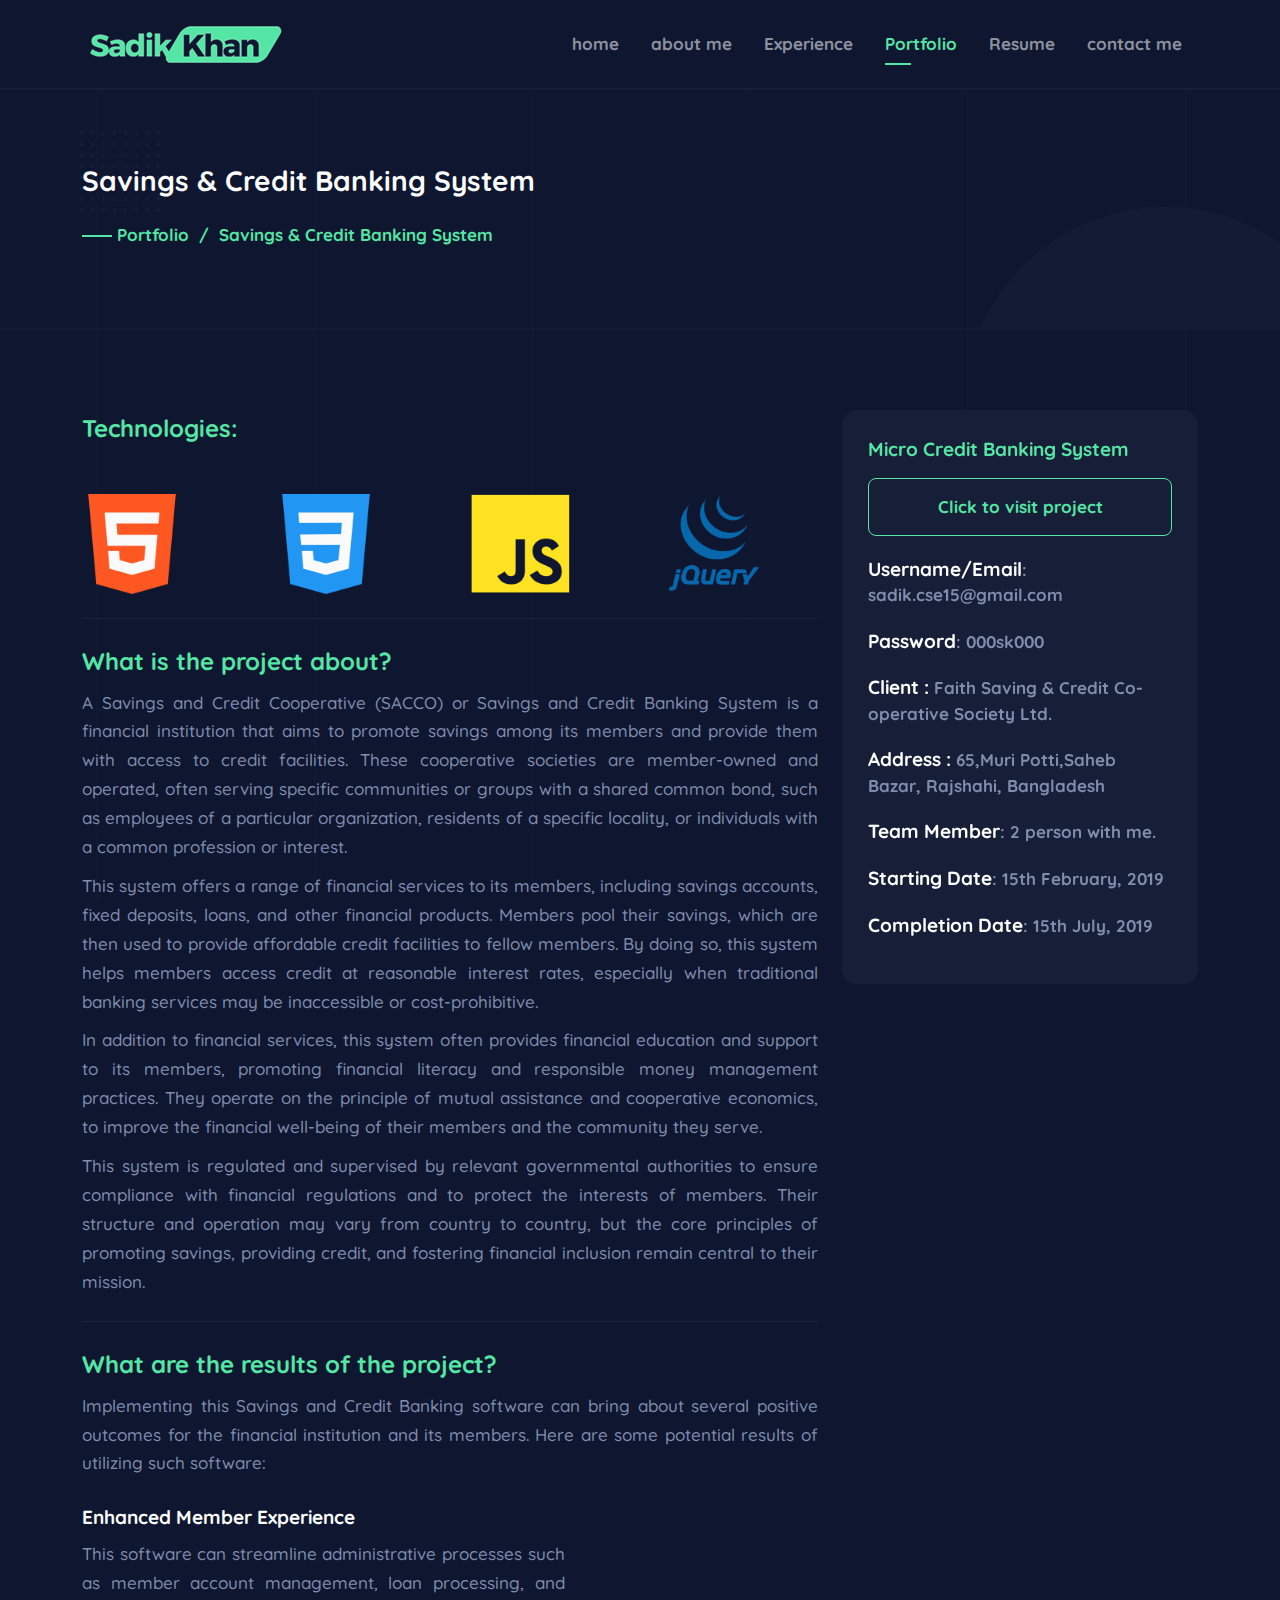
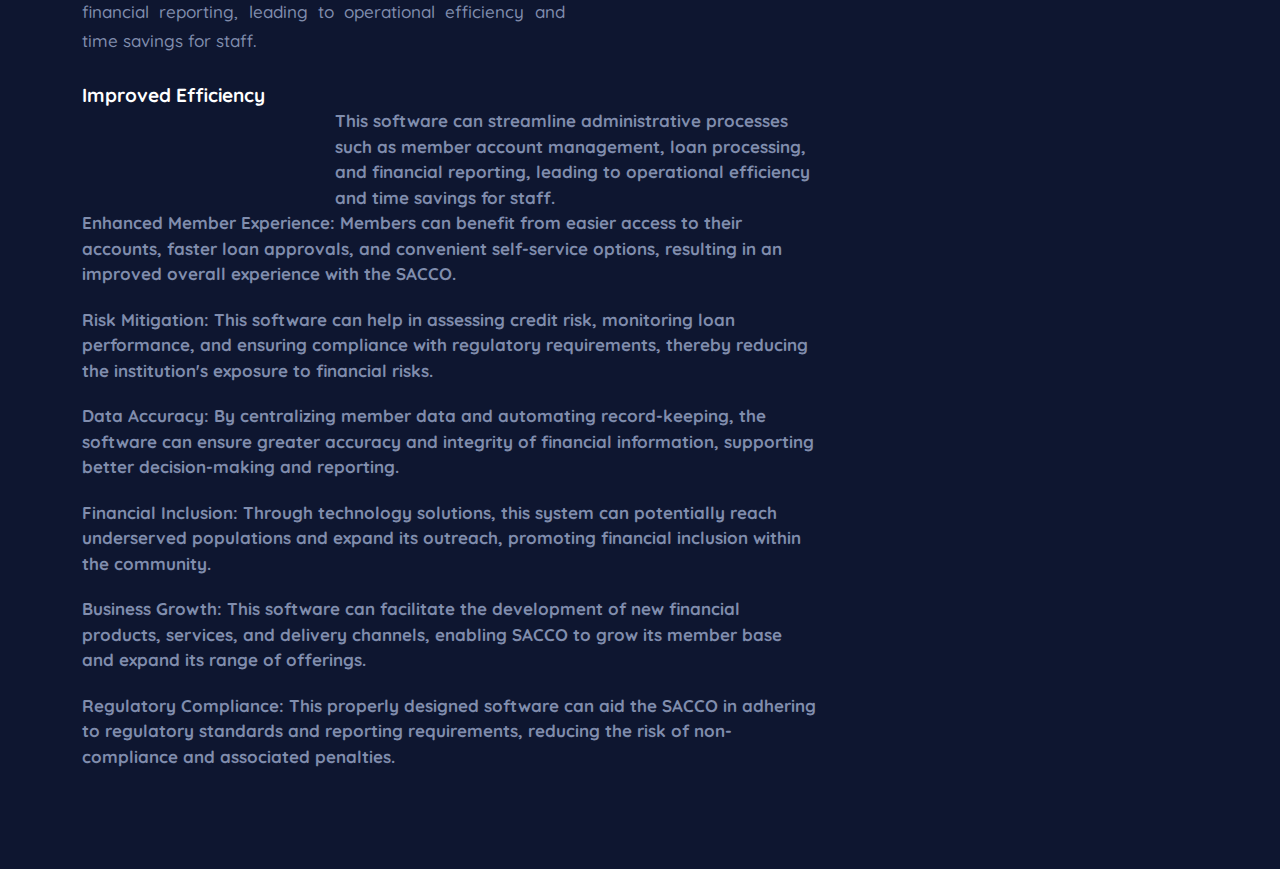
==== portfolio/savings-and-credit-banking-system.html @ 60487626 "Add portfolio page" ====
<!DOCTYPE html>
<html lang="en" dir="ltr">

<head>
    <title>Micro Credit Banking System | Souat Sadi Khan</title>
    <meta charset="UTF-8">
    <meta http-equiv="X-UA-Compatible" content="IE=edge">
    <meta name="viewport" content="width=device-width, initial-scale=1.0">
    <link rel="shortcut icon" href="../assets/images/favicon.png" type="image/x-icon">
    <link rel="canonical" href="https://souatsadikhan.com/" />

    <meta property="og:image:width" content="200">
	<meta property="og:image:height" content="200">
	<meta property="og:site_name" content="Sadik Khan Personal Portfolio">
     
	<meta name="title" content="">
	<meta name="author" content="">
	<meta name="keywords" content="" />
	<meta name="description" content="">	
	
	<!-- For Open Graph -->
	<meta property="og:url" content="">	
	<meta property="og:type" content="website">
	<meta property="og:title" content="">	
	<meta property="og:description" content="">	
	<meta property="og:image" content="">	
	
	<!-- For Twitter -->
	<meta name="twitter:card" content="summary" />
	<meta name="twitter:creator" content="" /> 
	<meta name="twitter:title" content="" />
	<meta name="twitter:description" content="" />	
	<meta name="twitter:site" content="" />		
	<meta name="twitter:image" content="">
		
    <!-- Required CSS Files -->
    <link rel="stylesheet" href="https://cdn.jsdelivr.net/npm/bootstrap@5.0.2/dist/css/bootstrap.min.css">
    <link rel="stylesheet" href="https://cdnjs.cloudflare.com/ajax/libs/font-awesome/6.1.1/css/all.min.css"/>
    <link rel='stylesheet' href='../assets/u-icon/css/uicons-regular-rounded.css'>

    <link rel="stylesheet" href="../assets/css/swiper-bundle.min.css">
    <link rel="stylesheet" href="../assets/css/fancybox.css">
    <link rel="stylesheet" href="../assets/scss/style.css">

    <style>
        .sticky {
            position: -webkit-sticky;
            position: sticky;
            top: 15px; 
        }

        .swiper-slide img {
            width: 100px;
        }

    </style>
</head>

<body>
    <!-- Navbar -->
    <nav class="navbar navbar-expand-lg navbar-dark bg-transparent">
        <div class="container">
            <a class="navbar-brand" href="index.html">
                <img src="../assets/images/logo.png" alt="PortKit">                
            </a>
            <button class="navbar-toggler" id="js-nav-trigger" type="button" data-bs-toggle="collapse" data-bs-target="#navbarContent" aria-controls="navbarContent" aria-expanded="false" aria-label="Toggle">
                <span></span>
            </button>

            <div class="collapse navbar-collapse" id="navbarContent">
                <ul class="navbar-nav ms-auto">
                    <li class="nav-item">
                        <a class="nav-link" aria-current="page" href="index.html">home</a>
                    </li>
                    <li class="nav-item">
                        <a class="nav-link" href="about.html" data-value="about-me">
                            about me
                        </a>
                    </li>
                    <li class="nav-item">
                        <a class="nav-link" href="experience.html" data-value="services">
                            Experience
                        </a>
                    </li>
                    <li class="nav-item">
                        <a class="nav-link active" href="portfolio.html">
                            Portfolio
                        </a>
                    </li>
                    <li class="nav-item">
                        <a class="nav-link" href="resume.html">
                            Resume
                        </a>
                    </li>
                    <li class="nav-item">
                        <a class="nav-link" href="contact.html">
                            contact me
                        </a>
                    </li>
                </ul>
            </div>
        </div>
    </nav>

    <header class="has-style-02">
        <div class="container">

            <div class="shape">
                <img class="shape-10" src="../assets/images/shape/shape-circle1.png" alt="shape">
                <img class="shape-03" src="../assets/images/shape/shape-03.png" alt="shape">
            </div>

            <div class="row">
                <div class="col-12">
                    <div class="breadcrumb">
                        <h2>Savings & Credit Banking System</h2>
                        <ul class="d-flex">
                            <li><a href="../portfolio.html">Portfolio</a></li>
                            <li>/</li>
                            <li>Savings & Credit Banking System</li>
                        </ul>
                    </div>
                </div>
            </div>
        </div>
    </header>

    <section class="section details portfolio has-style-01">
        <div class="container">
            <div class="row">                       
                

                <div class="col-md-8 col-12">
                    <h3>Technologies:</h3>
                    <div class="mt-5 swiper interestSwiper">
                        <div class="swiper-wrapper">
                            <div class="swiper-slide">
                                <img src="../assets/images/icon/html5.png" alt="HTML 5">
                            </div>
                            <div class="swiper-slide">
                                <img src="../assets/images/icon/css.png" alt="CSS 3">
                            </div>
                            <div class="swiper-slide">
                                <img src="../assets/images/icon/javascript.png" alt="Javascript">
                            </div>
                            <div class="swiper-slide">
                                <img src="../assets/images/icon/jquery.png" alt="jQuery">
                            </div>
                            <div class="swiper-slide">
                                <img src="../assets/images/icon/laravel.png" alt="Laravel">
                            </div>
                            <div class="swiper-slide">
                                <img src="../assets/images/icon/mysql.png" alt="MySQL">
                            </div>
                            <div class="swiper-slide">
                                <img src="../assets/images/icon/nginx.png" alt="MySQL">
                            </div>
                            <div class="swiper-slide">
                                <img src="../assets/images/icon/php.png" alt="PHP">
                            </div>
                            <div class="swiper-slide">
                                <img src="../assets/images/icon/redis.png" alt="Redis">
                            </div>
                        </div>
                    </div>
                
                    <div class="hero-details">
                        
                        <hr class="hr-01">
                        
                        <h3>What is the project about?</h3>
                        <p>A Savings and Credit Cooperative (SACCO) or Savings and Credit Banking System is a financial institution that aims to promote savings among its members and provide them with access to credit facilities. These cooperative societies are member-owned and operated, often serving specific communities or groups with a shared common bond, such as employees of a particular organization, residents of a specific locality, or individuals with a common profession or interest.</p>
                        <p>This system offers a range of financial services to its members, including savings accounts, fixed deposits, loans, and other financial products. Members pool their savings, which are then used to provide affordable credit facilities to fellow members. By doing so, this system helps members access credit at reasonable interest rates, especially when traditional banking services may be inaccessible or cost-prohibitive.</p>
                        <p>In addition to financial services, this system often provides financial education and support to its members, promoting financial literacy and responsible money management practices. They operate on the principle of mutual assistance and cooperative economics, to improve the financial well-being of their members and the community they serve.</p>
                        <p>This system is regulated and supervised by relevant governmental authorities to ensure compliance with financial regulations and to protect the interests of members. Their structure and operation may vary from country to country, but the core principles of promoting savings, providing credit, and fostering financial inclusion remain central to their mission.</p>
                        <hr class="hr-01">
                        <h3>What are the results of the project?</h3>
                        
                        <p>Implementing this Savings and Credit Banking software can bring about several positive outcomes for the financial institution and its members. Here are some potential results of utilizing such software:</p>

                        <br>
                        <h4>Enhanced Member Experience</h4>
                        <div class="row">
                            <div class="col-md-8">
                                <p>This software can streamline administrative processes such as member account management, loan processing, and financial reporting, leading to operational efficiency and time savings for staff.</p>
                            </div>
                            <div class="col-md-4">

                            </div>
                        </div>
                        <br>
                        <h4>Improved Efficiency</h4>
                        <div class="row">
                            <div class="col-md-4"></div>
                            <div class="col-md-8">This software can streamline administrative processes such as member account management, loan processing, and financial reporting, leading to operational efficiency and time savings for staff.</div>
                        </div>
                        
                        <ul>
                            <li>Enhanced Member Experience: Members can benefit from easier access to their accounts, faster loan approvals, and convenient self-service options, resulting in an improved overall experience with the SACCO.</li>
                            <li>Risk Mitigation: This software can help in assessing credit risk, monitoring loan performance, and ensuring compliance with regulatory requirements, thereby reducing the institution's exposure to financial risks.</li>
                            <li>Data Accuracy: By centralizing member data and automating record-keeping, the software can ensure greater accuracy and integrity of financial information, supporting better decision-making and reporting. </li>
                            <li>Financial Inclusion: Through technology solutions, this system can potentially reach underserved populations and expand its outreach, promoting financial inclusion within the community. </li>
                            <li>Business Growth: This software can facilitate the development of new financial products, services, and delivery channels, enabling SACCO to grow its member base and expand its range of offerings. </li>
                            <li>Regulatory Compliance: This properly designed software can aid the SACCO in adhering to regulatory standards and reporting requirements, reducing the risk of non-compliance and associated penalties.</li>
                        </ul>
                    </div>
                </div>

                <div class="col-md-4 sticky">
                    <div class="item-card">
                        <h4>
                            <a class="title-link" href="javascript:;">
                                Micro Credit Banking System
                            </a>
                        </h4>
                        <div class="mt-3 hero-details">
                            <ul>
                                <li>
                                    <a class="btn btn-generic btn-block" style="width:100%" href="https://banking.souatsadikhan.com/" target="_blank">Click to visit project</a>
                                </li>
                                <li>
                                    <h4>Username/Email</h4>: sadik.cse15@gmail.com
                                </li>
                                <li>
                                    <h4>Password</h4>: 000sk000
                                </li>
                                <li>
                                    <h4>Client :</h4> Faith Saving & Credit Co-operative Society Ltd. 
                                </li>
                                <li>
                                    <h4>Address :</h4> 65,Muri Potti,Saheb Bazar, Rajshahi, Bangladesh
                                </li>
                                <li>
                                    <h4>Team Member</h4>: 2 person with me.
                                </li>
                                <li>
                                    <h4>Starting Date</h4>: 15th February, 2019
                                </li>
                                <li>
                                    <h4>Completion Date</h4>: 15th July, 2019
                                </li>
                                
                            </ul>
                        </div>
                    </div>
                </div>
        
            </div>
        </div>
    </section>

    <div id="progress"><span id="progress-value">&#x1F815;</span></div>

    <script src="https://cdnjs.cloudflare.com/ajax/libs/jquery/3.6.0/jquery.min.js"></script>
    <script src="https://cdn.jsdelivr.net/npm/bootstrap@5.0.2/dist/js/bootstrap.bundle.min.js"></script>
    <script src="../assets/js/mixitup.min.js"></script>
    <script src="../assets/js/swiper-bundle.min.js"></script>
    <script src="../assets/js/ajax-form.js"></script>
    <script src="../assets/js/fancybox.umd.js"></script>
    <script src="../assets/js/main.js"></script>
    <script>
             
        var mySwiper = new Swiper ('.swiper-container', {
            speed: 400,
            spaceBetween: 100,
            initialSlide: 1,
            autoHeight: false,
            direction: 'horizontal',
            loop: true,
            autoplay: 5000,
            autoplayStopOnLast: false,
            effect: 'slide',
            spaceBetween: 60,
            slidesPerView: 4,
            centeredSlides: false,
            slidesOffsetBefore: 0,
            grabCursor: false,
            observer: true,
        })        

    </script>
</body>

</html>
---- assets/u-icon/css/uicons-regular-rounded.css ----
@font-face {
font-family: "uicons-regular-rounded";
src: url("../webfonts/uicons-regular-rounded.eot") format("embedded-opentype"),
url("../webfonts/uicons-regular-rounded.woff2") format("woff2"),
url("../webfonts/uicons-regular-rounded.woff") format("woff");
}

    i[class^="fi-rr-"]:before, i[class*=" fi-rr-"]:before, span[class^="fi-rr-"]:before, span[class*="fi-rr-"]:before {
font-family: uicons-regular-rounded !important;
font-style: normal;
font-weight: normal !important;
font-variant: normal;
text-transform: none;
line-height: 1;
-webkit-font-smoothing: antialiased;
-moz-osx-font-smoothing: grayscale;
}

        .fi-rr-0:before {
    content: "\f101";
    }
        .fi-rr-1:before {
    content: "\f102";
    }
        .fi-rr-2:before {
    content: "\f103";
    }
        .fi-rr-3:before {
    content: "\f104";
    }
        .fi-rr-360-degrees:before {
    content: "\f105";
    }
        .fi-rr-4:before {
    content: "\f106";
    }
        .fi-rr-5:before {
    content: "\f107";
    }
        .fi-rr-6:before {
    content: "\f108";
    }
        .fi-rr-7:before {
    content: "\f109";
    }
        .fi-rr-8:before {
    content: "\f10a";
    }
        .fi-rr-9:before {
    content: "\f10b";
    }
        .fi-rr-a:before {
    content: "\f10c";
    }
        .fi-rr-acorn:before {
    content: "\f10d";
    }
        .fi-rr-ad:before {
    content: "\f10e";
    }
        .fi-rr-add-document:before {
    content: "\f10f";
    }
        .fi-rr-add-folder:before {
    content: "\f110";
    }
        .fi-rr-add:before {
    content: "\f111";
    }
        .fi-rr-address-book:before {
    content: "\f112";
    }
        .fi-rr-address-card:before {
    content: "\f113";
    }
        .fi-rr-air-conditioner:before {
    content: "\f114";
    }
        .fi-rr-air-freshener:before {
    content: "\f115";
    }
        .fi-rr-airplay:before {
    content: "\f116";
    }
        .fi-rr-alarm-clock:before {
    content: "\f117";
    }
        .fi-rr-alarm-exclamation:before {
    content: "\f118";
    }
        .fi-rr-alarm-plus:before {
    content: "\f119";
    }
        .fi-rr-alarm-snooze:before {
    content: "\f11a";
    }
        .fi-rr-album-circle-plus:before {
    content: "\f11b";
    }
        .fi-rr-album-circle-user:before {
    content: "\f11c";
    }
        .fi-rr-album-collection:before {
    content: "\f11d";
    }
        .fi-rr-album:before {
    content: "\f11e";
    }
        .fi-rr-alien:before {
    content: "\f11f";
    }
        .fi-rr-align-center:before {
    content: "\f120";
    }
        .fi-rr-align-justify:before {
    content: "\f121";
    }
        .fi-rr-align-left:before {
    content: "\f122";
    }
        .fi-rr-align-slash:before {
    content: "\f123";
    }
        .fi-rr-ambulance:before {
    content: "\f124";
    }
        .fi-rr-anchor:before {
    content: "\f125";
    }
        .fi-rr-angel:before {
    content: "\f126";
    }
        .fi-rr-angle-circle-down:before {
    content: "\f127";
    }
        .fi-rr-angle-circle-left:before {
    content: "\f128";
    }
        .fi-rr-angle-circle-right:before {
    content: "\f129";
    }
        .fi-rr-angle-circle-up:before {
    content: "\f12a";
    }
        .fi-rr-angle-double-left:before {
    content: "\f12b";
    }
        .fi-rr-angle-double-right:before {
    content: "\f12c";
    }
        .fi-rr-angle-double-small-down:before {
    content: "\f12d";
    }
        .fi-rr-angle-double-small-left:before {
    content: "\f12e";
    }
        .fi-rr-angle-double-small-right:before {
    content: "\f12f";
    }
        .fi-rr-angle-double-small-up:before {
    content: "\f130";
    }
        .fi-rr-angle-down:before {
    content: "\f131";
    }
        .fi-rr-angle-left:before {
    content: "\f132";
    }
        .fi-rr-angle-right:before {
    content: "\f133";
    }
        .fi-rr-angle-small-down:before {
    content: "\f134";
    }
        .fi-rr-angle-small-left:before {
    content: "\f135";
    }
        .fi-rr-angle-small-right:before {
    content: "\f136";
    }
        .fi-rr-angle-small-up:before {
    content: "\f137";
    }
        .fi-rr-angle-square-down:before {
    content: "\f138";
    }
        .fi-rr-angle-square-left:before {
    content: "\f139";
    }
        .fi-rr-angle-square-right:before {
    content: "\f13a";
    }
        .fi-rr-angle-square-up:before {
    content: "\f13b";
    }
        .fi-rr-angle-up:before {
    content: "\f13c";
    }
        .fi-rr-angry:before {
    content: "\f13d";
    }
        .fi-rr-animated-icon:before {
    content: "\f13e";
    }
        .fi-rr-apartment:before {
    content: "\f13f";
    }
        .fi-rr-aperture:before {
    content: "\f140";
    }
        .fi-rr-api:before {
    content: "\f141";
    }
        .fi-rr-apple-crate:before {
    content: "\f142";
    }
        .fi-rr-apple-whole:before {
    content: "\f143";
    }
        .fi-rr-apps-add:before {
    content: "\f144";
    }
        .fi-rr-apps-delete:before {
    content: "\f145";
    }
        .fi-rr-apps-sort:before {
    content: "\f146";
    }
        .fi-rr-apps:before {
    content: "\f147";
    }
        .fi-rr-archive:before {
    content: "\f148";
    }
        .fi-rr-archway:before {
    content: "\f149";
    }
        .fi-rr-arrow-alt-circle-down:before {
    content: "\f14a";
    }
        .fi-rr-arrow-alt-circle-left:before {
    content: "\f14b";
    }
        .fi-rr-arrow-alt-circle-right:before {
    content: "\f14c";
    }
        .fi-rr-arrow-alt-circle-up:before {
    content: "\f14d";
    }
        .fi-rr-arrow-alt-down:before {
    content: "\f14e";
    }
        .fi-rr-arrow-alt-from-bottom:before {
    content: "\f14f";
    }
        .fi-rr-arrow-alt-from-left:before {
    content: "\f150";
    }
        .fi-rr-arrow-alt-from-right:before {
    content: "\f151";
    }
        .fi-rr-arrow-alt-from-top:before {
    content: "\f152";
    }
        .fi-rr-arrow-alt-left:before {
    content: "\f153";
    }
        .fi-rr-arrow-alt-right:before {
    content: "\f154";
    }
        .fi-rr-arrow-alt-square-down:before {
    content: "\f155";
    }
        .fi-rr-arrow-alt-square-left:before {
    content: "\f156";
    }
        .fi-rr-arrow-alt-square-right:before {
    content: "\f157";
    }
        .fi-rr-arrow-alt-square-up:before {
    content: "\f158";
    }
        .fi-rr-arrow-alt-to-bottom:before {
    content: "\f159";
    }
        .fi-rr-arrow-alt-to-left:before {
    content: "\f15a";
    }
        .fi-rr-arrow-alt-to-right:before {
    content: "\f15b";
    }
        .fi-rr-arrow-alt-to-top:before {
    content: "\f15c";
    }
        .fi-rr-arrow-alt-up:before {
    content: "\f15d";
    }
        .fi-rr-arrow-circle-down:before {
    content: "\f15e";
    }
        .fi-rr-arrow-circle-left:before {
    content: "\f15f";
    }
        .fi-rr-arrow-circle-right:before {
    content: "\f160";
    }
        .fi-rr-arrow-circle-up:before {
    content: "\f161";
    }
        .fi-rr-arrow-down-from-dotted-line:before {
    content: "\f162";
    }
        .fi-rr-arrow-down-left:before {
    content: "\f163";
    }
        .fi-rr-arrow-down-small-big:before {
    content: "\f164";
    }
        .fi-rr-arrow-down-to-dotted-line:before {
    content: "\f165";
    }
        .fi-rr-arrow-down-to-square:before {
    content: "\f166";
    }
        .fi-rr-arrow-down-triangle-square:before {
    content: "\f167";
    }
        .fi-rr-arrow-down:before {
    content: "\f168";
    }
        .fi-rr-arrow-from-bottom:before {
    content: "\f169";
    }
        .fi-rr-arrow-from-left:before {
    content: "\f16a";
    }
        .fi-rr-arrow-from-right:before {
    content: "\f16b";
    }
        .fi-rr-arrow-from-top:before {
    content: "\f16c";
    }
        .fi-rr-arrow-left-from-line:before {
    content: "\f16d";
    }
        .fi-rr-arrow-left:before {
    content: "\f16e";
    }
        .fi-rr-arrow-right-to-bracket:before {
    content: "\f16f";
    }
        .fi-rr-arrow-right:before {
    content: "\f170";
    }
        .fi-rr-arrow-small-down:before {
    content: "\f171";
    }
        .fi-rr-arrow-small-left:before {
    content: "\f172";
    }
        .fi-rr-arrow-small-right:before {
    content: "\f173";
    }
        .fi-rr-arrow-small-up:before {
    content: "\f174";
    }
        .fi-rr-arrow-square-down:before {
    content: "\f175";
    }
        .fi-rr-arrow-square-left:before {
    content: "\f176";
    }
        .fi-rr-arrow-square-right:before {
    content: "\f177";
    }
        .fi-rr-arrow-square-up:before {
    content: "\f178";
    }
        .fi-rr-arrow-to-bottom:before {
    content: "\f179";
    }
        .fi-rr-arrow-to-left:before {
    content: "\f17a";
    }
        .fi-rr-arrow-to-right:before {
    content: "\f17b";
    }
        .fi-rr-arrow-to-top:before {
    content: "\f17c";
    }
        .fi-rr-arrow-trend-down:before {
    content: "\f17d";
    }
        .fi-rr-arrow-trend-up:before {
    content: "\f17e";
    }
        .fi-rr-arrow-turn-down-left:before {
    content: "\f17f";
    }
        .fi-rr-arrow-turn-down-right:before {
    content: "\f180";
    }
        .fi-rr-arrow-up-from-dotted-line:before {
    content: "\f181";
    }
        .fi-rr-arrow-up-from-square:before {
    content: "\f182";
    }
        .fi-rr-arrow-up-left-from-circle:before {
    content: "\f183";
    }
        .fi-rr-arrow-up-left:before {
    content: "\f184";
    }
        .fi-rr-arrow-up-right-and-arrow-down-left-from-center:before {
    content: "\f185";
    }
        .fi-rr-arrow-up-right-from-square:before {
    content: "\f186";
    }
        .fi-rr-arrow-up-right:before {
    content: "\f187";
    }
        .fi-rr-arrow-up-small-big:before {
    content: "\f188";
    }
        .fi-rr-arrow-up-square-triangle:before {
    content: "\f189";
    }
        .fi-rr-arrow-up-to-dotted-line:before {
    content: "\f18a";
    }
        .fi-rr-arrow-up:before {
    content: "\f18b";
    }
        .fi-rr-arrows-alt-h:before {
    content: "\f18c";
    }
        .fi-rr-arrows-alt-v:before {
    content: "\f18d";
    }
        .fi-rr-arrows-alt:before {
    content: "\f18e";
    }
        .fi-rr-arrows-cross:before {
    content: "\f18f";
    }
        .fi-rr-arrows-from-dotted-line:before {
    content: "\f190";
    }
        .fi-rr-arrows-from-line:before {
    content: "\f191";
    }
        .fi-rr-arrows-h-copy:before {
    content: "\f192";
    }
        .fi-rr-arrows-h:before {
    content: "\f193";
    }
        .fi-rr-arrows-repeat-1:before {
    content: "\f194";
    }
        .fi-rr-arrows-repeat:before {
    content: "\f195";
    }
        .fi-rr-arrows-retweet:before {
    content: "\f196";
    }
        .fi-rr-arrows-to-dotted-line:before {
    content: "\f197";
    }
        .fi-rr-arrows-to-line:before {
    content: "\f198";
    }
        .fi-rr-arrows:before {
    content: "\f199";
    }
        .fi-rr-assept-document:before {
    content: "\f19a";
    }
        .fi-rr-assistive-listening-systems:before {
    content: "\f19b";
    }
        .fi-rr-asterik:before {
    content: "\f19c";
    }
        .fi-rr-at:before {
    content: "\f19d";
    }
        .fi-rr-attribution-pen:before {
    content: "\f19e";
    }
        .fi-rr-attribution-pencil:before {
    content: "\f19f";
    }
        .fi-rr-aubergine:before {
    content: "\f1a0";
    }
        .fi-rr-audio-description-slash:before {
    content: "\f1a1";
    }
        .fi-rr-austral-sign:before {
    content: "\f1a2";
    }
        .fi-rr-avocado:before {
    content: "\f1a3";
    }
        .fi-rr-b:before {
    content: "\f1a4";
    }
        .fi-rr-baby-carriage:before {
    content: "\f1a5";
    }
        .fi-rr-baby:before {
    content: "\f1a6";
    }
        .fi-rr-background:before {
    content: "\f1a7";
    }
        .fi-rr-backpack:before {
    content: "\f1a8";
    }
        .fi-rr-bacon:before {
    content: "\f1a9";
    }
        .fi-rr-bacteria:before {
    content: "\f1aa";
    }
        .fi-rr-bacterium:before {
    content: "\f1ab";
    }
        .fi-rr-badge-check:before {
    content: "\f1ac";
    }
        .fi-rr-badge-dollar:before {
    content: "\f1ad";
    }
        .fi-rr-badge-percent:before {
    content: "\f1ae";
    }
        .fi-rr-badge-sheriff:before {
    content: "\f1af";
    }
        .fi-rr-badge:before {
    content: "\f1b0";
    }
        .fi-rr-bags-shopping:before {
    content: "\f1b1";
    }
        .fi-rr-bahai:before {
    content: "\f1b2";
    }
        .fi-rr-baht-sign:before {
    content: "\f1b3";
    }
        .fi-rr-balance-scale-left:before {
    content: "\f1b4";
    }
        .fi-rr-balance-scale-right:before {
    content: "\f1b5";
    }
        .fi-rr-ball-pile:before {
    content: "\f1b6";
    }
        .fi-rr-ball:before {
    content: "\f1b7";
    }
        .fi-rr-balloons:before {
    content: "\f1b8";
    }
        .fi-rr-ballot-check:before {
    content: "\f1b9";
    }
        .fi-rr-ballot:before {
    content: "\f1ba";
    }
        .fi-rr-ban-bug:before {
    content: "\f1bb";
    }
        .fi-rr-ban:before {
    content: "\f1bc";
    }
        .fi-rr-band-aid:before {
    content: "\f1bd";
    }
        .fi-rr-bangladeshi-taka-sign:before {
    content: "\f1be";
    }
        .fi-rr-banjo:before {
    content: "\f1bf";
    }
        .fi-rr-bank:before {
    content: "\f1c0";
    }
        .fi-rr-barber-shop:before {
    content: "\f1c1";
    }
        .fi-rr-barcode-read:before {
    content: "\f1c2";
    }
        .fi-rr-barcode-scan:before {
    content: "\f1c3";
    }
        .fi-rr-barcode:before {
    content: "\f1c4";
    }
        .fi-rr-bars-filter:before {
    content: "\f1c5";
    }
        .fi-rr-bars-progress:before {
    content: "\f1c6";
    }
        .fi-rr-bars-sort:before {
    content: "\f1c7";
    }
        .fi-rr-bars-staggered:before {
    content: "\f1c8";
    }
        .fi-rr-baseball-alt:before {
    content: "\f1c9";
    }
        .fi-rr-baseball:before {
    content: "\f1ca";
    }
        .fi-rr-basket-shopping-simple:before {
    content: "\f1cb";
    }
        .fi-rr-basket:before {
    content: "\f1cc";
    }
        .fi-rr-basketball:before {
    content: "\f1cd";
    }
        .fi-rr-battery-bolt:before {
    content: "\f1ce";
    }
        .fi-rr-battery-empty:before {
    content: "\f1cf";
    }
        .fi-rr-battery-exclamation:before {
    content: "\f1d0";
    }
        .fi-rr-battery-full:before {
    content: "\f1d1";
    }
        .fi-rr-battery-half:before {
    content: "\f1d2";
    }
        .fi-rr-battery-quarter:before {
    content: "\f1d3";
    }
        .fi-rr-battery-slash:before {
    content: "\f1d4";
    }
        .fi-rr-battery-three-quarters:before {
    content: "\f1d5";
    }
        .fi-rr-beacon:before {
    content: "\f1d6";
    }
        .fi-rr-bed-alt:before {
    content: "\f1d7";
    }
        .fi-rr-bed:before {
    content: "\f1d8";
    }
        .fi-rr-beer:before {
    content: "\f1d9";
    }
        .fi-rr-bell-concierge:before {
    content: "\f1da";
    }
        .fi-rr-bell-ring:before {
    content: "\f1db";
    }
        .fi-rr-bell-school:before {
    content: "\f1dc";
    }
        .fi-rr-bell-slash:before {
    content: "\f1dd";
    }
        .fi-rr-bell:before {
    content: "\f1de";
    }
        .fi-rr-bells:before {
    content: "\f1df";
    }
        .fi-rr-bench-tree:before {
    content: "\f1e0";
    }
        .fi-rr-betamax:before {
    content: "\f1e1";
    }
        .fi-rr-bike:before {
    content: "\f1e2";
    }
        .fi-rr-biking-mountain:before {
    content: "\f1e3";
    }
        .fi-rr-biking:before {
    content: "\f1e4";
    }
        .fi-rr-billiard:before {
    content: "\f1e5";
    }
        .fi-rr-binary-circle-check:before {
    content: "\f1e6";
    }
        .fi-rr-binary-lock:before {
    content: "\f1e7";
    }
        .fi-rr-binary-slash:before {
    content: "\f1e8";
    }
        .fi-rr-binary:before {
    content: "\f1e9";
    }
        .fi-rr-binoculars:before {
    content: "\f1ea";
    }
        .fi-rr-biohazard:before {
    content: "\f1eb";
    }
        .fi-rr-bitcoin-sign:before {
    content: "\f1ec";
    }
        .fi-rr-blender-phone:before {
    content: "\f1ed";
    }
        .fi-rr-blinds-open:before {
    content: "\f1ee";
    }
        .fi-rr-blinds-raised:before {
    content: "\f1ef";
    }
        .fi-rr-blinds:before {
    content: "\f1f0";
    }
        .fi-rr-block-brick:before {
    content: "\f1f1";
    }
        .fi-rr-block-quote:before {
    content: "\f1f2";
    }
        .fi-rr-block:before {
    content: "\f1f3";
    }
        .fi-rr-blog-pencil:before {
    content: "\f1f4";
    }
        .fi-rr-blog-text:before {
    content: "\f1f5";
    }
        .fi-rr-bold:before {
    content: "\f1f6";
    }
        .fi-rr-bolt-auto:before {
    content: "\f1f7";
    }
        .fi-rr-bolt-slash:before {
    content: "\f1f8";
    }
        .fi-rr-bolt:before {
    content: "\f1f9";
    }
        .fi-rr-bomb:before {
    content: "\f1fa";
    }
        .fi-rr-bone-break:before {
    content: "\f1fb";
    }
        .fi-rr-bone:before {
    content: "\f1fc";
    }
        .fi-rr-bong:before {
    content: "\f1fd";
    }
        .fi-rr-book-alt:before {
    content: "\f1fe";
    }
        .fi-rr-book-arrow-right:before {
    content: "\f1ff";
    }
        .fi-rr-book-arrow-up:before {
    content: "\f200";
    }
        .fi-rr-book-atlas:before {
    content: "\f201";
    }
        .fi-rr-book-bookmark:before {
    content: "\f202";
    }
        .fi-rr-book-circle-arrow-right:before {
    content: "\f203";
    }
        .fi-rr-book-circle-arrow-up:before {
    content: "\f204";
    }
        .fi-rr-book-copy:before {
    content: "\f205";
    }
        .fi-rr-book-dead:before {
    content: "\f206";
    }
        .fi-rr-book-font:before {
    content: "\f207";
    }
        .fi-rr-book-medical:before {
    content: "\f208";
    }
        .fi-rr-book-open-cover:before {
    content: "\f209";
    }
        .fi-rr-book-open-reader:before {
    content: "\f20a";
    }
        .fi-rr-book-quran:before {
    content: "\f20b";
    }
        .fi-rr-book-section:before {
    content: "\f20c";
    }
        .fi-rr-book-spells:before {
    content: "\f20d";
    }
        .fi-rr-book-tanakh:before {
    content: "\f20e";
    }
        .fi-rr-book-user:before {
    content: "\f20f";
    }
        .fi-rr-book:before {
    content: "\f210";
    }
        .fi-rr-bookmark-slash:before {
    content: "\f211";
    }
        .fi-rr-bookmark:before {
    content: "\f212";
    }
        .fi-rr-books-medical:before {
    content: "\f213";
    }
        .fi-rr-books:before {
    content: "\f214";
    }
        .fi-rr-border-all:before {
    content: "\f215";
    }
        .fi-rr-border-bottom:before {
    content: "\f216";
    }
        .fi-rr-border-center-h:before {
    content: "\f217";
    }
        .fi-rr-border-center-v:before {
    content: "\f218";
    }
        .fi-rr-border-inner:before {
    content: "\f219";
    }
        .fi-rr-border-left:before {
    content: "\f21a";
    }
        .fi-rr-border-none:before {
    content: "\f21b";
    }
        .fi-rr-border-outer:before {
    content: "\f21c";
    }
        .fi-rr-border-right:before {
    content: "\f21d";
    }
        .fi-rr-border-style-alt:before {
    content: "\f21e";
    }
        .fi-rr-border-style:before {
    content: "\f21f";
    }
        .fi-rr-border-top:before {
    content: "\f220";
    }
        .fi-rr-bottle:before {
    content: "\f221";
    }
        .fi-rr-bow-arrow:before {
    content: "\f222";
    }
        .fi-rr-bowl-chopsticks-noodles:before {
    content: "\f223";
    }
        .fi-rr-bowl-chopsticks:before {
    content: "\f224";
    }
        .fi-rr-bowl-rice:before {
    content: "\f225";
    }
        .fi-rr-bowling-ball:before {
    content: "\f226";
    }
        .fi-rr-bowling-pins:before {
    content: "\f227";
    }
        .fi-rr-bowling:before {
    content: "\f228";
    }
        .fi-rr-box-alt:before {
    content: "\f229";
    }
        .fi-rr-box-ballot:before {
    content: "\f22a";
    }
        .fi-rr-box-check:before {
    content: "\f22b";
    }
        .fi-rr-box-dollar:before {
    content: "\f22c";
    }
        .fi-rr-box-fragile:before {
    content: "\f22d";
    }
        .fi-rr-box-heart:before {
    content: "\f22e";
    }
        .fi-rr-box-open-full:before {
    content: "\f22f";
    }
        .fi-rr-box-open:before {
    content: "\f230";
    }
        .fi-rr-box-tissue:before {
    content: "\f231";
    }
        .fi-rr-box-up:before {
    content: "\f232";
    }
        .fi-rr-box:before {
    content: "\f233";
    }
        .fi-rr-boxes:before {
    content: "\f234";
    }
        .fi-rr-boxing-glove:before {
    content: "\f235";
    }
        .fi-rr-bracket-curly-right:before {
    content: "\f236";
    }
        .fi-rr-bracket-curly:before {
    content: "\f237";
    }
        .fi-rr-bracket-round-right:before {
    content: "\f238";
    }
        .fi-rr-bracket-round:before {
    content: "\f239";
    }
        .fi-rr-bracket-square-right:before {
    content: "\f23a";
    }
        .fi-rr-bracket-square:before {
    content: "\f23b";
    }
        .fi-rr-brackets-curly:before {
    content: "\f23c";
    }
        .fi-rr-brackets-round:before {
    content: "\f23d";
    }
        .fi-rr-brackets-square:before {
    content: "\f23e";
    }
        .fi-rr-braille:before {
    content: "\f23f";
    }
        .fi-rr-brain-circuit:before {
    content: "\f240";
    }
        .fi-rr-brain:before {
    content: "\f241";
    }
        .fi-rr-bread-loaf:before {
    content: "\f242";
    }
        .fi-rr-bread-slice:before {
    content: "\f243";
    }
        .fi-rr-bread:before {
    content: "\f244";
    }
        .fi-rr-briefcase-arrow-right:before {
    content: "\f245";
    }
        .fi-rr-briefcase-blank:before {
    content: "\f246";
    }
        .fi-rr-briefcase:before {
    content: "\f247";
    }
        .fi-rr-brightness-low:before {
    content: "\f248";
    }
        .fi-rr-brightness:before {
    content: "\f249";
    }
        .fi-rr-bring-forward:before {
    content: "\f24a";
    }
        .fi-rr-bring-front:before {
    content: "\f24b";
    }
        .fi-rr-broadcast-tower:before {
    content: "\f24c";
    }
        .fi-rr-broccoli:before {
    content: "\f24d";
    }
        .fi-rr-broken-image:before {
    content: "\f24e";
    }
        .fi-rr-broom:before {
    content: "\f24f";
    }
        .fi-rr-browser:before {
    content: "\f250";
    }
        .fi-rr-browsers:before {
    content: "\f251";
    }
        .fi-rr-brush:before {
    content: "\f252";
    }
        .fi-rr-bug-slash:before {
    content: "\f253";
    }
        .fi-rr-bug:before {
    content: "\f254";
    }
        .fi-rr-building:before {
    content: "\f255";
    }
        .fi-rr-bulb:before {
    content: "\f256";
    }
        .fi-rr-bullet:before {
    content: "\f257";
    }
        .fi-rr-bullhorn:before {
    content: "\f258";
    }
        .fi-rr-bullseye-arrow:before {
    content: "\f259";
    }
        .fi-rr-bullseye-pointer:before {
    content: "\f25a";
    }
        .fi-rr-bullseye:before {
    content: "\f25b";
    }
        .fi-rr-burger-alt:before {
    content: "\f25c";
    }
        .fi-rr-burger-fries:before {
    content: "\f25d";
    }
        .fi-rr-burger-glass:before {
    content: "\f25e";
    }
        .fi-rr-burrito:before {
    content: "\f25f";
    }
        .fi-rr-bus-alt:before {
    content: "\f260";
    }
        .fi-rr-bus:before {
    content: "\f261";
    }
        .fi-rr-business-time:before {
    content: "\f262";
    }
        .fi-rr-butterfly:before {
    content: "\f263";
    }
        .fi-rr-c:before {
    content: "\f264";
    }
        .fi-rr-cabin:before {
    content: "\f265";
    }
        .fi-rr-cactus:before {
    content: "\f266";
    }
        .fi-rr-cake-birthday:before {
    content: "\f267";
    }
        .fi-rr-cake-wedding:before {
    content: "\f268";
    }
        .fi-rr-calculator-simple:before {
    content: "\f269";
    }
        .fi-rr-calculator:before {
    content: "\f26a";
    }
        .fi-rr-calendar-arrow-down:before {
    content: "\f26b";
    }
        .fi-rr-calendar-arrow-up:before {
    content: "\f26c";
    }
        .fi-rr-calendar-check:before {
    content: "\f26d";
    }
        .fi-rr-calendar-clock:before {
    content: "\f26e";
    }
        .fi-rr-calendar-day:before {
    content: "\f26f";
    }
        .fi-rr-calendar-days:before {
    content: "\f270";
    }
        .fi-rr-calendar-exclamation:before {
    content: "\f271";
    }
        .fi-rr-calendar-heart:before {
    content: "\f272";
    }
        .fi-rr-calendar-image:before {
    content: "\f273";
    }
        .fi-rr-calendar-lines-pen:before {
    content: "\f274";
    }
        .fi-rr-calendar-lines:before {
    content: "\f275";
    }
        .fi-rr-calendar-minus:before {
    content: "\f276";
    }
        .fi-rr-calendar-pen:before {
    content: "\f277";
    }
        .fi-rr-calendar-plus:before {
    content: "\f278";
    }
        .fi-rr-calendar-star:before {
    content: "\f279";
    }
        .fi-rr-calendar-week:before {
    content: "\f27a";
    }
        .fi-rr-calendar-xmark:before {
    content: "\f27b";
    }
        .fi-rr-calendar:before {
    content: "\f27c";
    }
        .fi-rr-calendars:before {
    content: "\f27d";
    }
        .fi-rr-call-history:before {
    content: "\f27e";
    }
        .fi-rr-call-incoming:before {
    content: "\f27f";
    }
        .fi-rr-call-missed:before {
    content: "\f280";
    }
        .fi-rr-call-outgoing:before {
    content: "\f281";
    }
        .fi-rr-camcorder:before {
    content: "\f282";
    }
        .fi-rr-camera-cctv:before {
    content: "\f283";
    }
        .fi-rr-camera-movie:before {
    content: "\f284";
    }
        .fi-rr-camera-retro:before {
    content: "\f285";
    }
        .fi-rr-camera-rotate:before {
    content: "\f286";
    }
        .fi-rr-camera-security:before {
    content: "\f287";
    }
        .fi-rr-camera-slash:before {
    content: "\f288";
    }
        .fi-rr-camera-viewfinder:before {
    content: "\f289";
    }
        .fi-rr-camera:before {
    content: "\f28a";
    }
        .fi-rr-campfire:before {
    content: "\f28b";
    }
        .fi-rr-camping:before {
    content: "\f28c";
    }
        .fi-rr-candle-holder:before {
    content: "\f28d";
    }
        .fi-rr-candy-alt:before {
    content: "\f28e";
    }
        .fi-rr-candy-cane:before {
    content: "\f28f";
    }
        .fi-rr-candy-corn:before {
    content: "\f290";
    }
        .fi-rr-candy:before {
    content: "\f291";
    }
        .fi-rr-Cannabis:before {
    content: "\f292";
    }
        .fi-rr-canned-food:before {
    content: "\f293";
    }
        .fi-rr-capsules:before {
    content: "\f294";
    }
        .fi-rr-car-alt:before {
    content: "\f295";
    }
        .fi-rr-car-battery:before {
    content: "\f296";
    }
        .fi-rr-car-bolt:before {
    content: "\f297";
    }
        .fi-rr-car-building:before {
    content: "\f298";
    }
        .fi-rr-car-bump:before {
    content: "\f299";
    }
        .fi-rr-car-bus:before {
    content: "\f29a";
    }
        .fi-rr-car-circle-bolt:before {
    content: "\f29b";
    }
        .fi-rr-car-crash:before {
    content: "\f29c";
    }
        .fi-rr-car-garage:before {
    content: "\f29d";
    }
        .fi-rr-car-mechanic:before {
    content: "\f29e";
    }
        .fi-rr-car-side-bolt:before {
    content: "\f29f";
    }
        .fi-rr-car-side:before {
    content: "\f2a0";
    }
        .fi-rr-car-tilt:before {
    content: "\f2a1";
    }
        .fi-rr-car-wash:before {
    content: "\f2a2";
    }
        .fi-rr-car:before {
    content: "\f2a3";
    }
        .fi-rr-caravan-alt:before {
    content: "\f2a4";
    }
        .fi-rr-caravan:before {
    content: "\f2a5";
    }
        .fi-rr-caret-circle-down:before {
    content: "\f2a6";
    }
        .fi-rr-caret-circle-right:before {
    content: "\f2a7";
    }
        .fi-rr-caret-circle-up:before {
    content: "\f2a8";
    }
        .fi-rr-caret-down:before {
    content: "\f2a9";
    }
        .fi-rr-caret-left:before {
    content: "\f2aa";
    }
        .fi-rr-caret-quare-up:before {
    content: "\f2ab";
    }
        .fi-rr-caret-right:before {
    content: "\f2ac";
    }
        .fi-rr-caret-square-down:before {
    content: "\f2ad";
    }
        .fi-rr-caret-square-left_1:before {
    content: "\f2ae";
    }
        .fi-rr-caret-square-left:before {
    content: "\f2af";
    }
        .fi-rr-caret-square-right:before {
    content: "\f2b0";
    }
        .fi-rr-caret-up:before {
    content: "\f2b1";
    }
        .fi-rr-carrot:before {
    content: "\f2b2";
    }
        .fi-rr-cars:before {
    content: "\f2b3";
    }
        .fi-rr-cart-arrow-down:before {
    content: "\f2b4";
    }
        .fi-rr-cart-minus:before {
    content: "\f2b5";
    }
        .fi-rr-cart-shopping-fast:before {
    content: "\f2b6";
    }
        .fi-rr-cash-register:before {
    content: "\f2b7";
    }
        .fi-rr-cassette-tape:before {
    content: "\f2b8";
    }
        .fi-rr-cassette-vhs:before {
    content: "\f2b9";
    }
        .fi-rr-castle:before {
    content: "\f2ba";
    }
        .fi-rr-cauldron:before {
    content: "\f2bb";
    }
        .fi-rr-cedi-sign:before {
    content: "\f2bc";
    }
        .fi-rr-cello:before {
    content: "\f2bd";
    }
        .fi-rr-cent-sign:before {
    content: "\f2be";
    }
        .fi-rr-chair-office:before {
    content: "\f2bf";
    }
        .fi-rr-chair:before {
    content: "\f2c0";
    }
        .fi-rr-chalkboard-user:before {
    content: "\f2c1";
    }
        .fi-rr-charging-station:before {
    content: "\f2c2";
    }
        .fi-rr-chart-area:before {
    content: "\f2c3";
    }
        .fi-rr-chart-bullet:before {
    content: "\f2c4";
    }
        .fi-rr-chart-candlestick:before {
    content: "\f2c5";
    }
        .fi-rr-chart-connected:before {
    content: "\f2c6";
    }
        .fi-rr-chart-gantt:before {
    content: "\f2c7";
    }
        .fi-rr-chart-histogram:before {
    content: "\f2c8";
    }
        .fi-rr-chart-line-up:before {
    content: "\f2c9";
    }
        .fi-rr-chart-mixed:before {
    content: "\f2ca";
    }
        .fi-rr-chart-network:before {
    content: "\f2cb";
    }
        .fi-rr-chart-pie-alt:before {
    content: "\f2cc";
    }
        .fi-rr-chart-pie:before {
    content: "\f2cd";
    }
        .fi-rr-chart-pyramid:before {
    content: "\f2ce";
    }
        .fi-rr-chart-radar:before {
    content: "\f2cf";
    }
        .fi-rr-chart-scatter-3d:before {
    content: "\f2d0";
    }
        .fi-rr-chart-scatter-bubble:before {
    content: "\f2d1";
    }
        .fi-rr-chart-scatter:before {
    content: "\f2d2";
    }
        .fi-rr-chart-set-theory:before {
    content: "\f2d3";
    }
        .fi-rr-chart-simple-horizontal:before {
    content: "\f2d4";
    }
        .fi-rr-chart-simple:before {
    content: "\f2d5";
    }
        .fi-rr-chart-tree-map:before {
    content: "\f2d6";
    }
        .fi-rr-chart-tree:before {
    content: "\f2d7";
    }
        .fi-rr-chart-user:before {
    content: "\f2d8";
    }
        .fi-rr-chart-waterfall:before {
    content: "\f2d9";
    }
        .fi-rr-chat-arrow-down:before {
    content: "\f2da";
    }
        .fi-rr-chat-arrow-grow:before {
    content: "\f2db";
    }
        .fi-rr-check-circle:before {
    content: "\f2dc";
    }
        .fi-rr-check-double:before {
    content: "\f2dd";
    }
        .fi-rr-check:before {
    content: "\f2de";
    }
        .fi-rr-checkbox:before {
    content: "\f2df";
    }
        .fi-rr-cheese-alt:before {
    content: "\f2e0";
    }
        .fi-rr-cheese:before {
    content: "\f2e1";
    }
        .fi-rr-cheeseburger:before {
    content: "\f2e2";
    }
        .fi-rr-cherry:before {
    content: "\f2e3";
    }
        .fi-rr-chess-bishop:before {
    content: "\f2e4";
    }
        .fi-rr-chess-board:before {
    content: "\f2e5";
    }
        .fi-rr-chess-clock-alt:before {
    content: "\f2e6";
    }
        .fi-rr-chess-clock:before {
    content: "\f2e7";
    }
        .fi-rr-chess-king-alt:before {
    content: "\f2e8";
    }
        .fi-rr-chess-king:before {
    content: "\f2e9";
    }
        .fi-rr-chess-knight-alt:before {
    content: "\f2ea";
    }
        .fi-rr-chess-knight:before {
    content: "\f2eb";
    }
        .fi-rr-chess-pawn-alt:before {
    content: "\f2ec";
    }
        .fi-rr-chess-piece:before {
    content: "\f2ed";
    }
        .fi-rr-chess-queen-alt:before {
    content: "\f2ee";
    }
        .fi-rr-chess-queen:before {
    content: "\f2ef";
    }
        .fi-rr-chess-rook-alt:before {
    content: "\f2f0";
    }
        .fi-rr-chess-rook:before {
    content: "\f2f1";
    }
        .fi-rr-chess:before {
    content: "\f2f2";
    }
        .fi-rr-chevron-double-down:before {
    content: "\f2f3";
    }
        .fi-rr-chevron-double-up:before {
    content: "\f2f4";
    }
        .fi-rr-child-head:before {
    content: "\f2f5";
    }
        .fi-rr-chocolate:before {
    content: "\f2f6";
    }
        .fi-rr-circle-0:before {
    content: "\f2f7";
    }
        .fi-rr-circle-1:before {
    content: "\f2f8";
    }
        .fi-rr-circle-2:before {
    content: "\f2f9";
    }
        .fi-rr-circle-3:before {
    content: "\f2fa";
    }
        .fi-rr-circle-4:before {
    content: "\f2fb";
    }
        .fi-rr-circle-5:before {
    content: "\f2fc";
    }
        .fi-rr-circle-6:before {
    content: "\f2fd";
    }
        .fi-rr-circle-7:before {
    content: "\f2fe";
    }
        .fi-rr-circle-8:before {
    content: "\f2ff";
    }
        .fi-rr-circle-9:before {
    content: "\f300";
    }
        .fi-rr-circle-a:before {
    content: "\f301";
    }
        .fi-rr-circle-b:before {
    content: "\f302";
    }
        .fi-rr-circle-bolt:before {
    content: "\f303";
    }
        .fi-rr-circle-book-open:before {
    content: "\f304";
    }
        .fi-rr-circle-bookmark:before {
    content: "\f305";
    }
        .fi-rr-circle-c:before {
    content: "\f306";
    }
        .fi-rr-circle-calendar:before {
    content: "\f307";
    }
        .fi-rr-circle-camera:before {
    content: "\f308";
    }
        .fi-rr-circle-d:before {
    content: "\f309";
    }
        .fi-rr-circle-dashed:before {
    content: "\f30a";
    }
        .fi-rr-circle-e:before {
    content: "\f30b";
    }
        .fi-rr-circle-ellipsis-vertical:before {
    content: "\f30c";
    }
        .fi-rr-circle-ellipsis:before {
    content: "\f30d";
    }
        .fi-rr-circle-envelope:before {
    content: "\f30e";
    }
        .fi-rr-circle-exclamation-check:before {
    content: "\f30f";
    }
        .fi-rr-circle-f:before {
    content: "\f310";
    }
        .fi-rr-circle-g:before {
    content: "\f311";
    }
        .fi-rr-circle-h:before {
    content: "\f312";
    }
        .fi-rr-circle-half-stroke:before {
    content: "\f313";
    }
        .fi-rr-circle-half:before {
    content: "\f314";
    }
        .fi-rr-circle-heart:before {
    content: "\f315";
    }
        .fi-rr-circle-i:before {
    content: "\f316";
    }
        .fi-rr-circle-j:before {
    content: "\f317";
    }
        .fi-rr-circle-k:before {
    content: "\f318";
    }
        .fi-rr-circle-l:before {
    content: "\f319";
    }
        .fi-rr-circle-m:before {
    content: "\f31a";
    }
        .fi-rr-circle-microphone-lines:before {
    content: "\f31b";
    }
        .fi-rr-circle-microphone:before {
    content: "\f31c";
    }
        .fi-rr-circle-n:before {
    content: "\f31d";
    }
        .fi-rr-circle-o:before {
    content: "\f31e";
    }
        .fi-rr-circle-p:before {
    content: "\f31f";
    }
        .fi-rr-circle-phone-flip:before {
    content: "\f320";
    }
        .fi-rr-circle-phone-hangup:before {
    content: "\f321";
    }
        .fi-rr-circle-phone:before {
    content: "\f322";
    }
        .fi-rr-circle-q:before {
    content: "\f323";
    }
        .fi-rr-circle-quarter:before {
    content: "\f324";
    }
        .fi-rr-circle-quarters-alt:before {
    content: "\f325";
    }
        .fi-rr-circle-r:before {
    content: "\f326";
    }
        .fi-rr-circle-s:before {
    content: "\f327";
    }
        .fi-rr-circle-small:before {
    content: "\f328";
    }
        .fi-rr-circle-star:before {
    content: "\f329";
    }
        .fi-rr-circle-t:before {
    content: "\f32a";
    }
        .fi-rr-circle-three-quarters:before {
    content: "\f32b";
    }
        .fi-rr-circle-trash:before {
    content: "\f32c";
    }
        .fi-rr-circle-u:before {
    content: "\f32d";
    }
        .fi-rr-circle-user:before {
    content: "\f32e";
    }
        .fi-rr-circle-v:before {
    content: "\f32f";
    }
        .fi-rr-circle-video:before {
    content: "\f330";
    }
        .fi-rr-circle-w:before {
    content: "\f331";
    }
        .fi-rr-circle-waveform-lines:before {
    content: "\f332";
    }
        .fi-rr-circle-x:before {
    content: "\f333";
    }
        .fi-rr-circle-xmark:before {
    content: "\f334";
    }
        .fi-rr-circle-y:before {
    content: "\f335";
    }
        .fi-rr-circle-z:before {
    content: "\f336";
    }
        .fi-rr-circle:before {
    content: "\f337";
    }
        .fi-rr-city:before {
    content: "\f338";
    }
        .fi-rr-clapperboard-play:before {
    content: "\f339";
    }
        .fi-rr-clapperboard:before {
    content: "\f33a";
    }
        .fi-rr-clarinet:before {
    content: "\f33b";
    }
        .fi-rr-claw-marks:before {
    content: "\f33c";
    }
        .fi-rr-clip:before {
    content: "\f33d";
    }
        .fi-rr-clipboard-list-check:before {
    content: "\f33e";
    }
        .fi-rr-clipboard-list:before {
    content: "\f33f";
    }
        .fi-rr-clipboard-prescription:before {
    content: "\f340";
    }
        .fi-rr-clipboard-user:before {
    content: "\f341";
    }
        .fi-rr-clipboard:before {
    content: "\f342";
    }
        .fi-rr-clock-eight-thirty:before {
    content: "\f343";
    }
        .fi-rr-clock-eleven-thirty:before {
    content: "\f344";
    }
        .fi-rr-clock-eleven:before {
    content: "\f345";
    }
        .fi-rr-clock-five-thirty:before {
    content: "\f346";
    }
        .fi-rr-clock-five:before {
    content: "\f347";
    }
        .fi-rr-clock-four-thirty:before {
    content: "\f348";
    }
        .fi-rr-clock-nine-thirty:before {
    content: "\f349";
    }
        .fi-rr-clock-nine:before {
    content: "\f34a";
    }
        .fi-rr-clock-one-thirty:before {
    content: "\f34b";
    }
        .fi-rr-clock-one:before {
    content: "\f34c";
    }
        .fi-rr-clock-seven-thirty:before {
    content: "\f34d";
    }
        .fi-rr-clock-seven:before {
    content: "\f34e";
    }
        .fi-rr-clock-six-thirty:before {
    content: "\f34f";
    }
        .fi-rr-clock-six:before {
    content: "\f350";
    }
        .fi-rr-clock-ten-thirty:before {
    content: "\f351";
    }
        .fi-rr-clock-ten:before {
    content: "\f352";
    }
        .fi-rr-clock-three-thirty:before {
    content: "\f353";
    }
        .fi-rr-clock-three:before {
    content: "\f354";
    }
        .fi-rr-clock-twelve-thirty:before {
    content: "\f355";
    }
        .fi-rr-clock-twelve:before {
    content: "\f356";
    }
        .fi-rr-clock-two-thirty:before {
    content: "\f357";
    }
        .fi-rr-clock-two:before {
    content: "\f358";
    }
        .fi-rr-clock:before {
    content: "\f359";
    }
        .fi-rr-clone:before {
    content: "\f35a";
    }
        .fi-rr-closed-captioning-slash:before {
    content: "\f35b";
    }
        .fi-rr-cloud-check:before {
    content: "\f35c";
    }
        .fi-rr-cloud-disabled:before {
    content: "\f35d";
    }
        .fi-rr-cloud-download-alt:before {
    content: "\f35e";
    }
        .fi-rr-cloud-download:before {
    content: "\f35f";
    }
        .fi-rr-cloud-drizzle:before {
    content: "\f360";
    }
        .fi-rr-cloud-exclamation:before {
    content: "\f361";
    }
        .fi-rr-cloud-hail-mixed:before {
    content: "\f362";
    }
        .fi-rr-cloud-hail:before {
    content: "\f363";
    }
        .fi-rr-cloud-meatball:before {
    content: "\f364";
    }
        .fi-rr-cloud-moon-rain:before {
    content: "\f365";
    }
        .fi-rr-cloud-moon:before {
    content: "\f366";
    }
        .fi-rr-cloud-question:before {
    content: "\f367";
    }
        .fi-rr-cloud-rain:before {
    content: "\f368";
    }
        .fi-rr-cloud-rainbow:before {
    content: "\f369";
    }
        .fi-rr-cloud-share:before {
    content: "\f36a";
    }
        .fi-rr-cloud-showers-heavy:before {
    content: "\f36b";
    }
        .fi-rr-cloud-showers:before {
    content: "\f36c";
    }
        .fi-rr-cloud-sleet:before {
    content: "\f36d";
    }
        .fi-rr-cloud-snow:before {
    content: "\f36e";
    }
        .fi-rr-cloud-sun-rain:before {
    content: "\f36f";
    }
        .fi-rr-cloud-sun:before {
    content: "\f370";
    }
        .fi-rr-cloud-upload-alt:before {
    content: "\f371";
    }
        .fi-rr-cloud-upload:before {
    content: "\f372";
    }
        .fi-rr-cloud:before {
    content: "\f373";
    }
        .fi-rr-clouds-moon:before {
    content: "\f374";
    }
        .fi-rr-clouds-sun:before {
    content: "\f375";
    }
        .fi-rr-clouds:before {
    content: "\f376";
    }
        .fi-rr-club:before {
    content: "\f377";
    }
        .fi-rr-cocktail-alt:before {
    content: "\f378";
    }
        .fi-rr-cocktail:before {
    content: "\f379";
    }
        .fi-rr-code-branch:before {
    content: "\f37a";
    }
        .fi-rr-code-commit:before {
    content: "\f37b";
    }
        .fi-rr-code-compare:before {
    content: "\f37c";
    }
        .fi-rr-code-fork:before {
    content: "\f37d";
    }
        .fi-rr-code-merge:before {
    content: "\f37e";
    }
        .fi-rr-code-pull-request-closed:before {
    content: "\f37f";
    }
        .fi-rr-code-pull-request-draft:before {
    content: "\f380";
    }
        .fi-rr-code-pull-request:before {
    content: "\f381";
    }
        .fi-rr-code-simple:before {
    content: "\f382";
    }
        .fi-rr-coffee-bean:before {
    content: "\f383";
    }
        .fi-rr-coffee-beans:before {
    content: "\f384";
    }
        .fi-rr-coffee-pot:before {
    content: "\f385";
    }
        .fi-rr-coffee:before {
    content: "\f386";
    }
        .fi-rr-coffin-cross:before {
    content: "\f387";
    }
        .fi-rr-coffin:before {
    content: "\f388";
    }
        .fi-rr-coin:before {
    content: "\f389";
    }
        .fi-rr-coins:before {
    content: "\f38a";
    }
        .fi-rr-colon-sign:before {
    content: "\f38b";
    }
        .fi-rr-columns-3:before {
    content: "\f38c";
    }
        .fi-rr-comet:before {
    content: "\f38d";
    }
        .fi-rr-command:before {
    content: "\f38e";
    }
        .fi-rr-comment-alt-check:before {
    content: "\f38f";
    }
        .fi-rr-comment-alt-dots:before {
    content: "\f390";
    }
        .fi-rr-comment-alt-edit:before {
    content: "\f391";
    }
        .fi-rr-comment-alt-medical:before {
    content: "\f392";
    }
        .fi-rr-comment-alt-middle-top:before {
    content: "\f393";
    }
        .fi-rr-comment-alt-middle:before {
    content: "\f394";
    }
        .fi-rr-comment-alt-minus:before {
    content: "\f395";
    }
        .fi-rr-comment-alt-music:before {
    content: "\f396";
    }
        .fi-rr-comment-alt:before {
    content: "\f397";
    }
        .fi-rr-comment-arrow-down:before {
    content: "\f398";
    }
        .fi-rr-comment-arrow-up-right:before {
    content: "\f399";
    }
        .fi-rr-comment-arrow-up:before {
    content: "\f39a";
    }
        .fi-rr-comment-check:before {
    content: "\f39b";
    }
        .fi-rr-comment-code:before {
    content: "\f39c";
    }
        .fi-rr-comment-dollar:before {
    content: "\f39d";
    }
        .fi-rr-comment-dots:before {
    content: "\f39e";
    }
        .fi-rr-comment-exclamation:before {
    content: "\f39f";
    }
        .fi-rr-comment-heart:before {
    content: "\f3a0";
    }
        .fi-rr-comment-image:before {
    content: "\f3a1";
    }
        .fi-rr-comment-info:before {
    content: "\f3a2";
    }
        .fi-rr-comment-medical:before {
    content: "\f3a3";
    }
        .fi-rr-comment-minus:before {
    content: "\f3a4";
    }
        .fi-rr-comment-pen:before {
    content: "\f3a5";
    }
        .fi-rr-comment-question:before {
    content: "\f3a6";
    }
        .fi-rr-comment-quote:before {
    content: "\f3a7";
    }
        .fi-rr-comment-slash:before {
    content: "\f3a8";
    }
        .fi-rr-comment-smile:before {
    content: "\f3a9";
    }
        .fi-rr-comment-sms:before {
    content: "\f3aa";
    }
        .fi-rr-comment-text:before {
    content: "\f3ab";
    }
        .fi-rr-comment-user:before {
    content: "\f3ac";
    }
        .fi-rr-comment-xmark:before {
    content: "\f3ad";
    }
        .fi-rr-comment:before {
    content: "\f3ae";
    }
        .fi-rr-comments-dollar:before {
    content: "\f3af";
    }
        .fi-rr-comments-question-check:before {
    content: "\f3b0";
    }
        .fi-rr-comments-question:before {
    content: "\f3b1";
    }
        .fi-rr-comments:before {
    content: "\f3b2";
    }
        .fi-rr-compass-slash:before {
    content: "\f3b3";
    }
        .fi-rr-compress-alt:before {
    content: "\f3b4";
    }
        .fi-rr-compress:before {
    content: "\f3b5";
    }
        .fi-rr-computer-speaker:before {
    content: "\f3b6";
    }
        .fi-rr-computer:before {
    content: "\f3b7";
    }
        .fi-rr-concierge-bell:before {
    content: "\f3b8";
    }
        .fi-rr-confetti:before {
    content: "\f3b9";
    }
        .fi-rr-cookie-alt:before {
    content: "\f3ba";
    }
        .fi-rr-cookie:before {
    content: "\f3bb";
    }
        .fi-rr-copy-alt:before {
    content: "\f3bc";
    }
        .fi-rr-copy-image:before {
    content: "\f3bd";
    }
        .fi-rr-copy:before {
    content: "\f3be";
    }
        .fi-rr-copyright:before {
    content: "\f3bf";
    }
        .fi-rr-corn:before {
    content: "\f3c0";
    }
        .fi-rr-cow:before {
    content: "\f3c1";
    }
        .fi-rr-cowbell-circle-plus:before {
    content: "\f3c2";
    }
        .fi-rr-cowbell-more:before {
    content: "\f3c3";
    }
        .fi-rr-cowbell:before {
    content: "\f3c4";
    }
        .fi-rr-cream:before {
    content: "\f3c5";
    }
        .fi-rr-credit-card:before {
    content: "\f3c6";
    }
        .fi-rr-cricket:before {
    content: "\f3c7";
    }
        .fi-rr-croissant:before {
    content: "\f3c8";
    }
        .fi-rr-cross-circle:before {
    content: "\f3c9";
    }
        .fi-rr-cross-religion:before {
    content: "\f3ca";
    }
        .fi-rr-cross-small:before {
    content: "\f3cb";
    }
        .fi-rr-cross:before {
    content: "\f3cc";
    }
        .fi-rr-crown:before {
    content: "\f3cd";
    }
        .fi-rr-crutch:before {
    content: "\f3ce";
    }
        .fi-rr-crutches:before {
    content: "\f3cf";
    }
        .fi-rr-cruzeiro-sign:before {
    content: "\f3d0";
    }
        .fi-rr-crystal-ball:before {
    content: "\f3d1";
    }
        .fi-rr-cube:before {
    content: "\f3d2";
    }
        .fi-rr-cubes:before {
    content: "\f3d3";
    }
        .fi-rr-cupcake:before {
    content: "\f3d4";
    }
        .fi-rr-curling:before {
    content: "\f3d5";
    }
        .fi-rr-cursor-finger:before {
    content: "\f3d6";
    }
        .fi-rr-cursor-plus:before {
    content: "\f3d7";
    }
        .fi-rr-cursor-text-alt:before {
    content: "\f3d8";
    }
        .fi-rr-cursor-text:before {
    content: "\f3d9";
    }
        .fi-rr-cursor:before {
    content: "\f3da";
    }
        .fi-rr-d:before {
    content: "\f3db";
    }
        .fi-rr-dart:before {
    content: "\f3dc";
    }
        .fi-rr-dashboard:before {
    content: "\f3dd";
    }
        .fi-rr-data-transfer:before {
    content: "\f3de";
    }
        .fi-rr-database:before {
    content: "\f3df";
    }
        .fi-rr-delete-document:before {
    content: "\f3e0";
    }
        .fi-rr-delete-right:before {
    content: "\f3e1";
    }
        .fi-rr-delete-user:before {
    content: "\f3e2";
    }
        .fi-rr-delete:before {
    content: "\f3e3";
    }
        .fi-rr-democrat:before {
    content: "\f3e4";
    }
        .fi-rr-desktop-wallpaper:before {
    content: "\f3e5";
    }
        .fi-rr-devices:before {
    content: "\f3e6";
    }
        .fi-rr-dewpoint:before {
    content: "\f3e7";
    }
        .fi-rr-dharmachakra:before {
    content: "\f3e8";
    }
        .fi-rr-diagram-cells:before {
    content: "\f3e9";
    }
        .fi-rr-diagram-lean-canvas:before {
    content: "\f3ea";
    }
        .fi-rr-diagram-nested:before {
    content: "\f3eb";
    }
        .fi-rr-diagram-next:before {
    content: "\f3ec";
    }
        .fi-rr-diagram-predecessor:before {
    content: "\f3ed";
    }
        .fi-rr-diagram-previous:before {
    content: "\f3ee";
    }
        .fi-rr-diagram-project:before {
    content: "\f3ef";
    }
        .fi-rr-diagram-sankey:before {
    content: "\f3f0";
    }
        .fi-rr-diagram-subtask:before {
    content: "\f3f1";
    }
        .fi-rr-diagram-successor:before {
    content: "\f3f2";
    }
        .fi-rr-diagram-venn:before {
    content: "\f3f3";
    }
        .fi-rr-dial-high:before {
    content: "\f3f4";
    }
        .fi-rr-dial-low:before {
    content: "\f3f5";
    }
        .fi-rr-dial-max:before {
    content: "\f3f6";
    }
        .fi-rr-dial-med-low:before {
    content: "\f3f7";
    }
        .fi-rr-dial-med:before {
    content: "\f3f8";
    }
        .fi-rr-dial-min:before {
    content: "\f3f9";
    }
        .fi-rr-dial-off:before {
    content: "\f3fa";
    }
        .fi-rr-dial:before {
    content: "\f3fb";
    }
        .fi-rr-diamond-exclamation:before {
    content: "\f3fc";
    }
        .fi-rr-diamond-turn-right:before {
    content: "\f3fd";
    }
        .fi-rr-diamond:before {
    content: "\f3fe";
    }
        .fi-rr-dice-alt:before {
    content: "\f3ff";
    }
        .fi-rr-dice-d10:before {
    content: "\f400";
    }
        .fi-rr-dice-d12:before {
    content: "\f401";
    }
        .fi-rr-dice-d20:before {
    content: "\f402";
    }
        .fi-rr-dice-d4:before {
    content: "\f403";
    }
        .fi-rr-dice-d6:before {
    content: "\f404";
    }
        .fi-rr-dice-d8:before {
    content: "\f405";
    }
        .fi-rr-dice-four:before {
    content: "\f406";
    }
        .fi-rr-dice-one:before {
    content: "\f407";
    }
        .fi-rr-dice-six:before {
    content: "\f408";
    }
        .fi-rr-dice-three:before {
    content: "\f409";
    }
        .fi-rr-dice-two:before {
    content: "\f40a";
    }
        .fi-rr-dice:before {
    content: "\f40b";
    }
        .fi-rr-diploma:before {
    content: "\f40c";
    }
        .fi-rr-disco-ball:before {
    content: "\f40d";
    }
        .fi-rr-disease:before {
    content: "\f40e";
    }
        .fi-rr-disk:before {
    content: "\f40f";
    }
        .fi-rr-display-code:before {
    content: "\f410";
    }
        .fi-rr-distribute-spacing-horizontal:before {
    content: "\f411";
    }
        .fi-rr-distribute-spacing-vertical:before {
    content: "\f412";
    }
        .fi-rr-dizzy:before {
    content: "\f413";
    }
        .fi-rr-dna:before {
    content: "\f414";
    }
        .fi-rr-doctor:before {
    content: "\f415";
    }
        .fi-rr-document-signed:before {
    content: "\f416";
    }
        .fi-rr-document:before {
    content: "\f417";
    }
        .fi-rr-dollar:before {
    content: "\f418";
    }
        .fi-rr-donate:before {
    content: "\f419";
    }
        .fi-rr-dong-sign:before {
    content: "\f41a";
    }
        .fi-rr-door-closed:before {
    content: "\f41b";
    }
        .fi-rr-door-open:before {
    content: "\f41c";
    }
        .fi-rr-dot-circle:before {
    content: "\f41d";
    }
        .fi-rr-down-left-and-up-right-to-center:before {
    content: "\f41e";
    }
        .fi-rr-down-left:before {
    content: "\f41f";
    }
        .fi-rr-down-right:before {
    content: "\f420";
    }
        .fi-rr-down-to-line:before {
    content: "\f421";
    }
        .fi-rr-down:before {
    content: "\f422";
    }
        .fi-rr-download:before {
    content: "\f423";
    }
        .fi-rr-drafting-compass:before {
    content: "\f424";
    }
        .fi-rr-draw-polygon:before {
    content: "\f425";
    }
        .fi-rr-draw-square:before {
    content: "\f426";
    }
        .fi-rr-dreidel:before {
    content: "\f427";
    }
        .fi-rr-drink-alt:before {
    content: "\f428";
    }
        .fi-rr-drone-front:before {
    content: "\f429";
    }
        .fi-rr-drum-steelpan:before {
    content: "\f42a";
    }
        .fi-rr-drum:before {
    content: "\f42b";
    }
        .fi-rr-drumstick-bite:before {
    content: "\f42c";
    }
        .fi-rr-drumstick:before {
    content: "\f42d";
    }
        .fi-rr-dungeon:before {
    content: "\f42e";
    }
        .fi-rr-duplicate:before {
    content: "\f42f";
    }
        .fi-rr-e-learning:before {
    content: "\f430";
    }
        .fi-rr-e:before {
    content: "\f431";
    }
        .fi-rr-ear-deaf:before {
    content: "\f432";
    }
        .fi-rr-ear-muffs:before {
    content: "\f433";
    }
        .fi-rr-ear:before {
    content: "\f434";
    }
        .fi-rr-earnings:before {
    content: "\f435";
    }
        .fi-rr-earth-africa:before {
    content: "\f436";
    }
        .fi-rr-earth-americas:before {
    content: "\f437";
    }
        .fi-rr-earth-asia:before {
    content: "\f438";
    }
        .fi-rr-earth-europa:before {
    content: "\f439";
    }
        .fi-rr-eclipse-alt:before {
    content: "\f43a";
    }
        .fi-rr-eclipse:before {
    content: "\f43b";
    }
        .fi-rr-edit-alt:before {
    content: "\f43c";
    }
        .fi-rr-edit:before {
    content: "\f43d";
    }
        .fi-rr-egg-fried:before {
    content: "\f43e";
    }
        .fi-rr-egg:before {
    content: "\f43f";
    }
        .fi-rr-eject:before {
    content: "\f440";
    }
        .fi-rr-elevator:before {
    content: "\f441";
    }
        .fi-rr-engine-warning:before {
    content: "\f442";
    }
        .fi-rr-enter:before {
    content: "\f443";
    }
        .fi-rr-envelope-ban:before {
    content: "\f444";
    }
        .fi-rr-envelope-bulk:before {
    content: "\f445";
    }
        .fi-rr-envelope-dot:before {
    content: "\f446";
    }
        .fi-rr-envelope-download:before {
    content: "\f447";
    }
        .fi-rr-envelope-marker:before {
    content: "\f448";
    }
        .fi-rr-envelope-open-dollar:before {
    content: "\f449";
    }
        .fi-rr-envelope-open-text:before {
    content: "\f44a";
    }
        .fi-rr-envelope-open:before {
    content: "\f44b";
    }
        .fi-rr-envelope-plus:before {
    content: "\f44c";
    }
        .fi-rr-envelope:before {
    content: "\f44d";
    }
        .fi-rr-envelopes:before {
    content: "\f44e";
    }
        .fi-rr-equality:before {
    content: "\f44f";
    }
        .fi-rr-eraser:before {
    content: "\f450";
    }
        .fi-rr-escalator:before {
    content: "\f451";
    }
        .fi-rr-euro:before {
    content: "\f452";
    }
        .fi-rr-exchange-alt:before {
    content: "\f453";
    }
        .fi-rr-exchange:before {
    content: "\f454";
    }
        .fi-rr-exclamation:before {
    content: "\f455";
    }
        .fi-rr-exit:before {
    content: "\f456";
    }
        .fi-rr-expand-arrows-alt:before {
    content: "\f457";
    }
        .fi-rr-expand-arrows:before {
    content: "\f458";
    }
        .fi-rr-expand:before {
    content: "\f459";
    }
        .fi-rr-eye-crossed:before {
    content: "\f45a";
    }
        .fi-rr-eye-dropper-half:before {
    content: "\f45b";
    }
        .fi-rr-eye-dropper:before {
    content: "\f45c";
    }
        .fi-rr-eye:before {
    content: "\f45d";
    }
        .fi-rr-eyes:before {
    content: "\f45e";
    }
        .fi-rr-f:before {
    content: "\f45f";
    }
        .fi-rr-face-angry-horns:before {
    content: "\f460";
    }
        .fi-rr-face-anguished:before {
    content: "\f461";
    }
        .fi-rr-face-anxious-sweat:before {
    content: "\f462";
    }
        .fi-rr-face-astonished:before {
    content: "\f463";
    }
        .fi-rr-face-awesome:before {
    content: "\f464";
    }
        .fi-rr-face-beam-hand-over-mouth:before {
    content: "\f465";
    }
        .fi-rr-face-confounded:before {
    content: "\f466";
    }
        .fi-rr-face-confused:before {
    content: "\f467";
    }
        .fi-rr-face-cowboy-hat:before {
    content: "\f468";
    }
        .fi-rr-face-disappointed:before {
    content: "\f469";
    }
        .fi-rr-face-disguise:before {
    content: "\f46a";
    }
        .fi-rr-face-downcast-sweat:before {
    content: "\f46b";
    }
        .fi-rr-face-drooling:before {
    content: "\f46c";
    }
        .fi-rr-face-explode:before {
    content: "\f46d";
    }
        .fi-rr-face-expressionless:before {
    content: "\f46e";
    }
        .fi-rr-face-eyes-xmarks:before {
    content: "\f46f";
    }
        .fi-rr-face-fearful:before {
    content: "\f470";
    }
        .fi-rr-face-glasses:before {
    content: "\f471";
    }
        .fi-rr-face-grin-tongue-wink:before {
    content: "\f472";
    }
        .fi-rr-face-hand-yawn:before {
    content: "\f473";
    }
        .fi-rr-face-head-bandage:before {
    content: "\f474";
    }
        .fi-rr-face-hushed:before {
    content: "\f475";
    }
        .fi-rr-face-icicles:before {
    content: "\f476";
    }
        .fi-rr-face-lying:before {
    content: "\f477";
    }
        .fi-rr-face-mask:before {
    content: "\f478";
    }
        .fi-rr-face-monocle:before {
    content: "\f479";
    }
        .fi-rr-face-nauseated:before {
    content: "\f47a";
    }
        .fi-rr-face-nose-steam:before {
    content: "\f47b";
    }
        .fi-rr-face-party:before {
    content: "\f47c";
    }
        .fi-rr-face-pensive:before {
    content: "\f47d";
    }
        .fi-rr-face-persevering:before {
    content: "\f47e";
    }
        .fi-rr-face-pleading:before {
    content: "\f47f";
    }
        .fi-rr-face-raised-eyebrow:before {
    content: "\f480";
    }
        .fi-rr-face-relieved:before {
    content: "\f481";
    }
        .fi-rr-face-sad-sweat:before {
    content: "\f482";
    }
        .fi-rr-face-scream:before {
    content: "\f483";
    }
        .fi-rr-face-shush:before {
    content: "\f484";
    }
        .fi-rr-face-sleeping:before {
    content: "\f485";
    }
        .fi-rr-face-sleepy:before {
    content: "\f486";
    }
        .fi-rr-face-smile-halo:before {
    content: "\f487";
    }
        .fi-rr-face-smile-hearts:before {
    content: "\f488";
    }
        .fi-rr-face-smile-horns:before {
    content: "\f489";
    }
        .fi-rr-face-smile-tear:before {
    content: "\f48a";
    }
        .fi-rr-face-smile-tongue:before {
    content: "\f48b";
    }
        .fi-rr-face-smile-upside-down:before {
    content: "\f48c";
    }
        .fi-rr-face-smiling-hands:before {
    content: "\f48d";
    }
        .fi-rr-face-smirking:before {
    content: "\f48e";
    }
        .fi-rr-face-sunglasses:before {
    content: "\f48f";
    }
        .fi-rr-face-swear:before {
    content: "\f490";
    }
        .fi-rr-face-thermometer:before {
    content: "\f491";
    }
        .fi-rr-face-thinking:before {
    content: "\f492";
    }
        .fi-rr-face-tissue:before {
    content: "\f493";
    }
        .fi-rr-face-tongue-money:before {
    content: "\f494";
    }
        .fi-rr-face-tongue-sweat:before {
    content: "\f495";
    }
        .fi-rr-face-unamused:before {
    content: "\f496";
    }
        .fi-rr-face-viewfinder:before {
    content: "\f497";
    }
        .fi-rr-face-vomit:before {
    content: "\f498";
    }
        .fi-rr-face-weary:before {
    content: "\f499";
    }
        .fi-rr-face-woozy:before {
    content: "\f49a";
    }
        .fi-rr-face-worried:before {
    content: "\f49b";
    }
        .fi-rr-face-zany:before {
    content: "\f49c";
    }
        .fi-rr-face-zipper:before {
    content: "\f49d";
    }
        .fi-rr-farm:before {
    content: "\f49e";
    }
        .fi-rr-fax:before {
    content: "\f49f";
    }
        .fi-rr-feather-pointed:before {
    content: "\f4a0";
    }
        .fi-rr-feather:before {
    content: "\f4a1";
    }
        .fi-rr-fence:before {
    content: "\f4a2";
    }
        .fi-rr-ferris-wheel:before {
    content: "\f4a3";
    }
        .fi-rr-fighter-jet:before {
    content: "\f4a4";
    }
        .fi-rr-file-ai:before {
    content: "\f4a5";
    }
        .fi-rr-file-audio:before {
    content: "\f4a6";
    }
        .fi-rr-file-binary:before {
    content: "\f4a7";
    }
        .fi-rr-file-chart-line:before {
    content: "\f4a8";
    }
        .fi-rr-file-chart-pie:before {
    content: "\f4a9";
    }
        .fi-rr-file-circle-info:before {
    content: "\f4aa";
    }
        .fi-rr-file-code:before {
    content: "\f4ab";
    }
        .fi-rr-file-csv:before {
    content: "\f4ac";
    }
        .fi-rr-file-download:before {
    content: "\f4ad";
    }
        .fi-rr-file-edit:before {
    content: "\f4ae";
    }
        .fi-rr-file-eps:before {
    content: "\f4af";
    }
        .fi-rr-file-excel:before {
    content: "\f4b0";
    }
        .fi-rr-file-exclamation:before {
    content: "\f4b1";
    }
        .fi-rr-file-export:before {
    content: "\f4b2";
    }
        .fi-rr-file-image:before {
    content: "\f4b3";
    }
        .fi-rr-file-import:before {
    content: "\f4b4";
    }
        .fi-rr-file-invoice-dollar:before {
    content: "\f4b5";
    }
        .fi-rr-file-invoice:before {
    content: "\f4b6";
    }
        .fi-rr-file-medical-alt:before {
    content: "\f4b7";
    }
        .fi-rr-file-medical:before {
    content: "\f4b8";
    }
        .fi-rr-file-minus:before {
    content: "\f4b9";
    }
        .fi-rr-file-pdf:before {
    content: "\f4ba";
    }
        .fi-rr-file-powerpoint:before {
    content: "\f4bb";
    }
        .fi-rr-file-prescription:before {
    content: "\f4bc";
    }
        .fi-rr-file-psd:before {
    content: "\f4bd";
    }
        .fi-rr-file-signature:before {
    content: "\f4be";
    }
        .fi-rr-file-spreadsheet:before {
    content: "\f4bf";
    }
        .fi-rr-file-upload:before {
    content: "\f4c0";
    }
        .fi-rr-file-user:before {
    content: "\f4c1";
    }
        .fi-rr-file-video:before {
    content: "\f4c2";
    }
        .fi-rr-file-word:before {
    content: "\f4c3";
    }
        .fi-rr-file-zipper:before {
    content: "\f4c4";
    }
        .fi-rr-file:before {
    content: "\f4c5";
    }
        .fi-rr-files-medical:before {
    content: "\f4c6";
    }
        .fi-rr-fill:before {
    content: "\f4c7";
    }
        .fi-rr-film-canister:before {
    content: "\f4c8";
    }
        .fi-rr-film-slash:before {
    content: "\f4c9";
    }
        .fi-rr-film:before {
    content: "\f4ca";
    }
        .fi-rr-films:before {
    content: "\f4cb";
    }
        .fi-rr-filter-slash:before {
    content: "\f4cc";
    }
        .fi-rr-filter:before {
    content: "\f4cd";
    }
        .fi-rr-filters:before {
    content: "\f4ce";
    }
        .fi-rr-fingerprint:before {
    content: "\f4cf";
    }
        .fi-rr-fire-flame-curved:before {
    content: "\f4d0";
    }
        .fi-rr-fire-smoke:before {
    content: "\f4d1";
    }
        .fi-rr-fish-cooked:before {
    content: "\f4d2";
    }
        .fi-rr-fish:before {
    content: "\f4d3";
    }
        .fi-rr-fishing-rod:before {
    content: "\f4d4";
    }
        .fi-rr-flag-alt:before {
    content: "\f4d5";
    }
        .fi-rr-flag-checkered:before {
    content: "\f4d6";
    }
        .fi-rr-flag-usa:before {
    content: "\f4d7";
    }
        .fi-rr-flag:before {
    content: "\f4d8";
    }
        .fi-rr-flame:before {
    content: "\f4d9";
    }
        .fi-rr-flask-poison:before {
    content: "\f4da";
    }
        .fi-rr-flask-potion:before {
    content: "\f4db";
    }
        .fi-rr-flip-horizontal:before {
    content: "\f4dc";
    }
        .fi-rr-floppy-disk-circle-arrow-right:before {
    content: "\f4dd";
    }
        .fi-rr-floppy-disk-circle-xmark:before {
    content: "\f4de";
    }
        .fi-rr-florin-sign:before {
    content: "\f4df";
    }
        .fi-rr-flower-bouquet:before {
    content: "\f4e0";
    }
        .fi-rr-flower-daffodil:before {
    content: "\f4e1";
    }
        .fi-rr-flower-tulip:before {
    content: "\f4e2";
    }
        .fi-rr-flower:before {
    content: "\f4e3";
    }
        .fi-rr-flushed:before {
    content: "\f4e4";
    }
        .fi-rr-flute:before {
    content: "\f4e5";
    }
        .fi-rr-flux-capacitor:before {
    content: "\f4e6";
    }
        .fi-rr-fog:before {
    content: "\f4e7";
    }
        .fi-rr-folder-download:before {
    content: "\f4e8";
    }
        .fi-rr-folder-minus:before {
    content: "\f4e9";
    }
        .fi-rr-folder-open:before {
    content: "\f4ea";
    }
        .fi-rr-folder-times:before {
    content: "\f4eb";
    }
        .fi-rr-folder-tree:before {
    content: "\f4ec";
    }
        .fi-rr-folder-upload:before {
    content: "\f4ed";
    }
        .fi-rr-folder-xmark:before {
    content: "\f4ee";
    }
        .fi-rr-folder:before {
    content: "\f4ef";
    }
        .fi-rr-folders:before {
    content: "\f4f0";
    }
        .fi-rr-follow-folder:before {
    content: "\f4f1";
    }
        .fi-rr-followcollection:before {
    content: "\f4f2";
    }
        .fi-rr-following:before {
    content: "\f4f3";
    }
        .fi-rr-football:before {
    content: "\f4f4";
    }
        .fi-rr-fork:before {
    content: "\f4f5";
    }
        .fi-rr-form:before {
    content: "\f4f6";
    }
        .fi-rr-fort:before {
    content: "\f4f7";
    }
        .fi-rr-forward-fast:before {
    content: "\f4f8";
    }
        .fi-rr-forward:before {
    content: "\f4f9";
    }
        .fi-rr-fox:before {
    content: "\f4fa";
    }
        .fi-rr-franc-sign:before {
    content: "\f4fb";
    }
        .fi-rr-french-fries:before {
    content: "\f4fc";
    }
        .fi-rr-frown:before {
    content: "\f4fd";
    }
        .fi-rr-ftp:before {
    content: "\f4fe";
    }
        .fi-rr-funnel-dollar:before {
    content: "\f4ff";
    }
        .fi-rr-g:before {
    content: "\f500";
    }
        .fi-rr-galaxy:before {
    content: "\f501";
    }
        .fi-rr-gallery-thumbnails:before {
    content: "\f502";
    }
        .fi-rr-gallery:before {
    content: "\f503";
    }
        .fi-rr-game-board-alt:before {
    content: "\f504";
    }
        .fi-rr-gamepad:before {
    content: "\f505";
    }
        .fi-rr-garage-car:before {
    content: "\f506";
    }
        .fi-rr-garage-open:before {
    content: "\f507";
    }
        .fi-rr-garage:before {
    content: "\f508";
    }
        .fi-rr-garlic:before {
    content: "\f509";
    }
        .fi-rr-gas-pump-alt:before {
    content: "\f50a";
    }
        .fi-rr-gas-pump-slash:before {
    content: "\f50b";
    }
        .fi-rr-gas-pump:before {
    content: "\f50c";
    }
        .fi-rr-gavel:before {
    content: "\f50d";
    }
        .fi-rr-gears:before {
    content: "\f50e";
    }
        .fi-rr-gem:before {
    content: "\f50f";
    }
        .fi-rr-ghost:before {
    content: "\f510";
    }
        .fi-rr-gif-square:before {
    content: "\f511";
    }
        .fi-rr-gif:before {
    content: "\f512";
    }
        .fi-rr-gift-card:before {
    content: "\f513";
    }
        .fi-rr-gift:before {
    content: "\f514";
    }
        .fi-rr-gifts:before {
    content: "\f515";
    }
        .fi-rr-gingerbread-man:before {
    content: "\f516";
    }
        .fi-rr-glass-champagne:before {
    content: "\f517";
    }
        .fi-rr-glass-cheers:before {
    content: "\f518";
    }
        .fi-rr-glass-citrus:before {
    content: "\f519";
    }
        .fi-rr-glass-whiskey-rocks:before {
    content: "\f51a";
    }
        .fi-rr-glass-whiskey:before {
    content: "\f51b";
    }
        .fi-rr-glass:before {
    content: "\f51c";
    }
        .fi-rr-glasses:before {
    content: "\f51d";
    }
        .fi-rr-globe-alt:before {
    content: "\f51e";
    }
        .fi-rr-globe-snow:before {
    content: "\f51f";
    }
        .fi-rr-globe:before {
    content: "\f520";
    }
        .fi-rr-golf-ball:before {
    content: "\f521";
    }
        .fi-rr-golf:before {
    content: "\f522";
    }
        .fi-rr-graduation-cap:before {
    content: "\f523";
    }
        .fi-rr-gramophone:before {
    content: "\f524";
    }
        .fi-rr-grape:before {
    content: "\f525";
    }
        .fi-rr-graphic-style:before {
    content: "\f526";
    }
        .fi-rr-graphic-tablet:before {
    content: "\f527";
    }
        .fi-rr-grid-alt:before {
    content: "\f528";
    }
        .fi-rr-grid-dividers:before {
    content: "\f529";
    }
        .fi-rr-grid:before {
    content: "\f52a";
    }
        .fi-rr-grill:before {
    content: "\f52b";
    }
        .fi-rr-grimace:before {
    content: "\f52c";
    }
        .fi-rr-grin-alt:before {
    content: "\f52d";
    }
        .fi-rr-grin-beam-sweat:before {
    content: "\f52e";
    }
        .fi-rr-grin-beam:before {
    content: "\f52f";
    }
        .fi-rr-grin-hearts:before {
    content: "\f530";
    }
        .fi-rr-grin-squint-tears:before {
    content: "\f531";
    }
        .fi-rr-grin-squint:before {
    content: "\f532";
    }
        .fi-rr-grin-stars:before {
    content: "\f533";
    }
        .fi-rr-grin-tears:before {
    content: "\f534";
    }
        .fi-rr-grin-tongue-squint:before {
    content: "\f535";
    }
        .fi-rr-grin-tongue-wink:before {
    content: "\f536";
    }
        .fi-rr-grin-tongue:before {
    content: "\f537";
    }
        .fi-rr-grin-wink:before {
    content: "\f538";
    }
        .fi-rr-grin:before {
    content: "\f539";
    }
        .fi-rr-grip-dots-vertical:before {
    content: "\f53a";
    }
        .fi-rr-grip-dots:before {
    content: "\f53b";
    }
        .fi-rr-grip-horizontal:before {
    content: "\f53c";
    }
        .fi-rr-grip-lines-vertical:before {
    content: "\f53d";
    }
        .fi-rr-grip-lines:before {
    content: "\f53e";
    }
        .fi-rr-grip-vertical:before {
    content: "\f53f";
    }
        .fi-rr-guarani-sign:before {
    content: "\f540";
    }
        .fi-rr-guitar-electric:before {
    content: "\f541";
    }
        .fi-rr-guitar:before {
    content: "\f542";
    }
        .fi-rr-guitars:before {
    content: "\f543";
    }
        .fi-rr-gym:before {
    content: "\f544";
    }
        .fi-rr-h-square:before {
    content: "\f545";
    }
        .fi-rr-h:before {
    content: "\f546";
    }
        .fi-rr-h1:before {
    content: "\f547";
    }
        .fi-rr-h2:before {
    content: "\f548";
    }
        .fi-rr-h3:before {
    content: "\f549";
    }
        .fi-rr-h4:before {
    content: "\f54a";
    }
        .fi-rr-hamburger-soda:before {
    content: "\f54b";
    }
        .fi-rr-hamburger:before {
    content: "\f54c";
    }
        .fi-rr-hammer-crash:before {
    content: "\f54d";
    }
        .fi-rr-hammer-war:before {
    content: "\f54e";
    }
        .fi-rr-hammer:before {
    content: "\f54f";
    }
        .fi-rr-hand-back-fist:before {
    content: "\f550";
    }
        .fi-rr-hand-back-point-down:before {
    content: "\f551";
    }
        .fi-rr-hand-back-point-left:before {
    content: "\f552";
    }
        .fi-rr-hand-back-point-ribbon:before {
    content: "\f553";
    }
        .fi-rr-hand-back-point-right:before {
    content: "\f554";
    }
        .fi-rr-hand-dots:before {
    content: "\f555";
    }
        .fi-rr-hand-fingers-crossed:before {
    content: "\f556";
    }
        .fi-rr-hand-heart:before {
    content: "\f557";
    }
        .fi-rr-hand-holding-box:before {
    content: "\f558";
    }
        .fi-rr-hand-holding-heart:before {
    content: "\f559";
    }
        .fi-rr-hand-holding-medical:before {
    content: "\f55a";
    }
        .fi-rr-hand-holding-seeding:before {
    content: "\f55b";
    }
        .fi-rr-hand-holding-skull:before {
    content: "\f55c";
    }
        .fi-rr-hand-holding-usd:before {
    content: "\f55d";
    }
        .fi-rr-hand-holding-water:before {
    content: "\f55e";
    }
        .fi-rr-hand-horns:before {
    content: "\f55f";
    }
        .fi-rr-hand-lizard:before {
    content: "\f560";
    }
        .fi-rr-hand-love:before {
    content: "\f561";
    }
        .fi-rr-hand-middle-finger:before {
    content: "\f562";
    }
        .fi-rr-hand-paper:before {
    content: "\f563";
    }
        .fi-rr-hand-peace:before {
    content: "\f564";
    }
        .fi-rr-hand-point-ribbon:before {
    content: "\f565";
    }
        .fi-rr-hand-scissors:before {
    content: "\f566";
    }
        .fi-rr-hand-sparkles:before {
    content: "\f567";
    }
        .fi-rr-hand-spock:before {
    content: "\f568";
    }
        .fi-rr-hand-wave:before {
    content: "\f569";
    }
        .fi-rr-hand:before {
    content: "\f56a";
    }
        .fi-rr-hands-bubbles:before {
    content: "\f56b";
    }
        .fi-rr-hands-clapping:before {
    content: "\f56c";
    }
        .fi-rr-hands-holding-diamond:before {
    content: "\f56d";
    }
        .fi-rr-hands-holding:before {
    content: "\f56e";
    }
        .fi-rr-hands-usd:before {
    content: "\f56f";
    }
        .fi-rr-handshake-angle:before {
    content: "\f570";
    }
        .fi-rr-handshake-simple-slash:before {
    content: "\f571";
    }
        .fi-rr-handshake:before {
    content: "\f572";
    }
        .fi-rr-hastag:before {
    content: "\f573";
    }
        .fi-rr-hat-birthday:before {
    content: "\f574";
    }
        .fi-rr-hat-chef:before {
    content: "\f575";
    }
        .fi-rr-hat-santa:before {
    content: "\f576";
    }
        .fi-rr-hat-witch:before {
    content: "\f577";
    }
        .fi-rr-hat-wizard:before {
    content: "\f578";
    }
        .fi-rr-hdd:before {
    content: "\f579";
    }
        .fi-rr-head-side-brain:before {
    content: "\f57a";
    }
        .fi-rr-head-side-cough-slash:before {
    content: "\f57b";
    }
        .fi-rr-head-side-cough:before {
    content: "\f57c";
    }
        .fi-rr-head-side-headphones:before {
    content: "\f57d";
    }
        .fi-rr-head-side-heart:before {
    content: "\f57e";
    }
        .fi-rr-head-side-mask:before {
    content: "\f57f";
    }
        .fi-rr-head-side-medical:before {
    content: "\f580";
    }
        .fi-rr-head-side-thinking:before {
    content: "\f581";
    }
        .fi-rr-head-side-virus:before {
    content: "\f582";
    }
        .fi-rr-head-side:before {
    content: "\f583";
    }
        .fi-rr-head-vr:before {
    content: "\f584";
    }
        .fi-rr-heading:before {
    content: "\f585";
    }
        .fi-rr-headphones:before {
    content: "\f586";
    }
        .fi-rr-headset:before {
    content: "\f587";
    }
        .fi-rr-heart-arrow:before {
    content: "\f588";
    }
        .fi-rr-heart-crack:before {
    content: "\f589";
    }
        .fi-rr-heart-half-stroke:before {
    content: "\f58a";
    }
        .fi-rr-heart-half:before {
    content: "\f58b";
    }
        .fi-rr-heart-rate:before {
    content: "\f58c";
    }
        .fi-rr-heart:before {
    content: "\f58d";
    }
        .fi-rr-heat:before {
    content: "\f58e";
    }
        .fi-rr-helicopter-side:before {
    content: "\f58f";
    }
        .fi-rr-hexagon-check:before {
    content: "\f590";
    }
        .fi-rr-hexagon-exclamation:before {
    content: "\f591";
    }
        .fi-rr-hexagon:before {
    content: "\f592";
    }
        .fi-rr-high-definition:before {
    content: "\f593";
    }
        .fi-rr-highlighter-line:before {
    content: "\f594";
    }
        .fi-rr-highlighter:before {
    content: "\f595";
    }
        .fi-rr-hiking:before {
    content: "\f596";
    }
        .fi-rr-hockey-puck:before {
    content: "\f597";
    }
        .fi-rr-hockey-sticks:before {
    content: "\f598";
    }
        .fi-rr-holly-berry:before {
    content: "\f599";
    }
        .fi-rr-home-heart:before {
    content: "\f59a";
    }
        .fi-rr-home-location-alt:before {
    content: "\f59b";
    }
        .fi-rr-home-location:before {
    content: "\f59c";
    }
        .fi-rr-home:before {
    content: "\f59d";
    }
        .fi-rr-hood-cloak:before {
    content: "\f59e";
    }
        .fi-rr-horizontal-rule:before {
    content: "\f59f";
    }
        .fi-rr-hospital-symbol:before {
    content: "\f5a0";
    }
        .fi-rr-hospital-user:before {
    content: "\f5a1";
    }
        .fi-rr-hospital:before {
    content: "\f5a2";
    }
        .fi-rr-hospitals:before {
    content: "\f5a3";
    }
        .fi-rr-hot-tub:before {
    content: "\f5a4";
    }
        .fi-rr-hotdog:before {
    content: "\f5a5";
    }
        .fi-rr-hotel:before {
    content: "\f5a6";
    }
        .fi-rr-hourglass-end:before {
    content: "\f5a7";
    }
        .fi-rr-hourglass-start:before {
    content: "\f5a8";
    }
        .fi-rr-hourglass:before {
    content: "\f5a9";
    }
        .fi-rr-house-blank:before {
    content: "\f5aa";
    }
        .fi-rr-house-building:before {
    content: "\f5ab";
    }
        .fi-rr-house-chimney-blank:before {
    content: "\f5ac";
    }
        .fi-rr-house-chimney-crack:before {
    content: "\f5ad";
    }
        .fi-rr-house-chimney-medical:before {
    content: "\f5ae";
    }
        .fi-rr-house-chimney-window:before {
    content: "\f5af";
    }
        .fi-rr-house-chimney:before {
    content: "\f5b0";
    }
        .fi-rr-house-crack:before {
    content: "\f5b1";
    }
        .fi-rr-house-flood:before {
    content: "\f5b2";
    }
        .fi-rr-house-laptop:before {
    content: "\f5b3";
    }
        .fi-rr-house-medical:before {
    content: "\f5b4";
    }
        .fi-rr-house-tree:before {
    content: "\f5b5";
    }
        .fi-rr-house-turret:before {
    content: "\f5b6";
    }
        .fi-rr-house-window:before {
    content: "\f5b7";
    }
        .fi-rr-hryvnia:before {
    content: "\f5b8";
    }
        .fi-rr-humidity:before {
    content: "\f5b9";
    }
        .fi-rr-hundred-points:before {
    content: "\f5ba";
    }
        .fi-rr-hurricane:before {
    content: "\f5bb";
    }
        .fi-rr-i:before {
    content: "\f5bc";
    }
        .fi-rr-ice-cream:before {
    content: "\f5bd";
    }
        .fi-rr-ice-skate:before {
    content: "\f5be";
    }
        .fi-rr-icicles:before {
    content: "\f5bf";
    }
        .fi-rr-icon-star:before {
    content: "\f5c0";
    }
        .fi-rr-id-badge:before {
    content: "\f5c1";
    }
        .fi-rr-id-card-clip-alt:before {
    content: "\f5c2";
    }
        .fi-rr-igloo:before {
    content: "\f5c3";
    }
        .fi-rr-image-slash:before {
    content: "\f5c4";
    }
        .fi-rr-images-user:before {
    content: "\f5c5";
    }
        .fi-rr-images:before {
    content: "\f5c6";
    }
        .fi-rr-inbox-in:before {
    content: "\f5c7";
    }
        .fi-rr-inbox-out:before {
    content: "\f5c8";
    }
        .fi-rr-inbox:before {
    content: "\f5c9";
    }
        .fi-rr-inboxes:before {
    content: "\f5ca";
    }
        .fi-rr-incognito:before {
    content: "\f5cb";
    }
        .fi-rr-indent:before {
    content: "\f5cc";
    }
        .fi-rr-indian-rupee-sign:before {
    content: "\f5cd";
    }
        .fi-rr-industry-windows:before {
    content: "\f5ce";
    }
        .fi-rr-infinity:before {
    content: "\f5cf";
    }
        .fi-rr-info:before {
    content: "\f5d0";
    }
        .fi-rr-information:before {
    content: "\f5d1";
    }
        .fi-rr-inhaler:before {
    content: "\f5d2";
    }
        .fi-rr-input-numeric:before {
    content: "\f5d3";
    }
        .fi-rr-input-pipe:before {
    content: "\f5d4";
    }
        .fi-rr-input-text:before {
    content: "\f5d5";
    }
        .fi-rr-interactive:before {
    content: "\f5d6";
    }
        .fi-rr-interlining:before {
    content: "\f5d7";
    }
        .fi-rr-interrogation:before {
    content: "\f5d8";
    }
        .fi-rr-island-tropical:before {
    content: "\f5d9";
    }
        .fi-rr-italian-lira-sign:before {
    content: "\f5da";
    }
        .fi-rr-italic:before {
    content: "\f5db";
    }
        .fi-rr-j:before {
    content: "\f5dc";
    }
        .fi-rr-jam:before {
    content: "\f5dd";
    }
        .fi-rr-joint:before {
    content: "\f5de";
    }
        .fi-rr-joystick:before {
    content: "\f5df";
    }
        .fi-rr-jpg:before {
    content: "\f5e0";
    }
        .fi-rr-jug:before {
    content: "\f5e1";
    }
        .fi-rr-k:before {
    content: "\f5e2";
    }
        .fi-rr-kazoo:before {
    content: "\f5e3";
    }
        .fi-rr-kerning:before {
    content: "\f5e4";
    }
        .fi-rr-key-skeleton-left-right:before {
    content: "\f5e5";
    }
        .fi-rr-key:before {
    content: "\f5e6";
    }
        .fi-rr-keyboard-brightness-low:before {
    content: "\f5e7";
    }
        .fi-rr-keyboard-brightness:before {
    content: "\f5e8";
    }
        .fi-rr-keyboard:before {
    content: "\f5e9";
    }
        .fi-rr-keynote:before {
    content: "\f5ea";
    }
        .fi-rr-kidneys:before {
    content: "\f5eb";
    }
        .fi-rr-kip-sign:before {
    content: "\f5ec";
    }
        .fi-rr-kiss-beam:before {
    content: "\f5ed";
    }
        .fi-rr-kiss-wink-heart:before {
    content: "\f5ee";
    }
        .fi-rr-kiss:before {
    content: "\f5ef";
    }
        .fi-rr-kite:before {
    content: "\f5f0";
    }
        .fi-rr-knife-kitchen:before {
    content: "\f5f1";
    }
        .fi-rr-knife:before {
    content: "\f5f2";
    }
        .fi-rr-l:before {
    content: "\f5f3";
    }
        .fi-rr-label:before {
    content: "\f5f4";
    }
        .fi-rr-landmark-alt:before {
    content: "\f5f5";
    }
        .fi-rr-language:before {
    content: "\f5f6";
    }
        .fi-rr-laptop-code:before {
    content: "\f5f7";
    }
        .fi-rr-laptop-medical:before {
    content: "\f5f8";
    }
        .fi-rr-laptop-mobile:before {
    content: "\f5f9";
    }
        .fi-rr-laptop:before {
    content: "\f5fa";
    }
        .fi-rr-lari-sign:before {
    content: "\f5fb";
    }
        .fi-rr-lasso-sparkles:before {
    content: "\f5fc";
    }
        .fi-rr-lasso:before {
    content: "\f5fd";
    }
        .fi-rr-laugh-beam:before {
    content: "\f5fe";
    }
        .fi-rr-laugh-squint:before {
    content: "\f5ff";
    }
        .fi-rr-laugh-wink:before {
    content: "\f600";
    }
        .fi-rr-laugh:before {
    content: "\f601";
    }
        .fi-rr-layer-minus:before {
    content: "\f602";
    }
        .fi-rr-layer-plus:before {
    content: "\f603";
    }
        .fi-rr-layers:before {
    content: "\f604";
    }
        .fi-rr-layout-fluid:before {
    content: "\f605";
    }
        .fi-rr-leaf-heart:before {
    content: "\f606";
    }
        .fi-rr-leaf-maple:before {
    content: "\f607";
    }
        .fi-rr-leaf-oak:before {
    content: "\f608";
    }
        .fi-rr-leaf:before {
    content: "\f609";
    }
        .fi-rr-left:before {
    content: "\f60a";
    }
        .fi-rr-lemon:before {
    content: "\f60b";
    }
        .fi-rr-letter-case:before {
    content: "\f60c";
    }
        .fi-rr-lettuce:before {
    content: "\f60d";
    }
        .fi-rr-level-down-alt:before {
    content: "\f60e";
    }
        .fi-rr-level-down:before {
    content: "\f60f";
    }
        .fi-rr-level-up-alt:before {
    content: "\f610";
    }
        .fi-rr-level-up:before {
    content: "\f611";
    }
        .fi-rr-license:before {
    content: "\f612";
    }
        .fi-rr-life-ring:before {
    content: "\f613";
    }
        .fi-rr-light-emergency-on:before {
    content: "\f614";
    }
        .fi-rr-light-emergency:before {
    content: "\f615";
    }
        .fi-rr-light-switch-off:before {
    content: "\f616";
    }
        .fi-rr-light-switch-on:before {
    content: "\f617";
    }
        .fi-rr-light-switch:before {
    content: "\f618";
    }
        .fi-rr-lightbulb-dollar:before {
    content: "\f619";
    }
        .fi-rr-lightbulb-exclamation:before {
    content: "\f61a";
    }
        .fi-rr-lightbulb-question:before {
    content: "\f61b";
    }
        .fi-rr-lightbulb-slash:before {
    content: "\f61c";
    }
        .fi-rr-lights-holiday:before {
    content: "\f61d";
    }
        .fi-rr-line-width:before {
    content: "\f61e";
    }
        .fi-rr-link-alt:before {
    content: "\f61f";
    }
        .fi-rr-link-horizontal-slash:before {
    content: "\f620";
    }
        .fi-rr-link-horizontal:before {
    content: "\f621";
    }
        .fi-rr-link-slash-alt:before {
    content: "\f622";
    }
        .fi-rr-link-slash:before {
    content: "\f623";
    }
        .fi-rr-link:before {
    content: "\f624";
    }
        .fi-rr-lips:before {
    content: "\f625";
    }
        .fi-rr-lipstick:before {
    content: "\f626";
    }
        .fi-rr-lira-sign:before {
    content: "\f627";
    }
        .fi-rr-list-check:before {
    content: "\f628";
    }
        .fi-rr-list-dropdown:before {
    content: "\f629";
    }
        .fi-rr-list-music:before {
    content: "\f62a";
    }
        .fi-rr-list-timeline:before {
    content: "\f62b";
    }
        .fi-rr-list:before {
    content: "\f62c";
    }
        .fi-rr-litecoin-sign:before {
    content: "\f62d";
    }
        .fi-rr-loading:before {
    content: "\f62e";
    }
        .fi-rr-location-alt:before {
    content: "\f62f";
    }
        .fi-rr-location-crosshairs-slash:before {
    content: "\f630";
    }
        .fi-rr-location-crosshairs:before {
    content: "\f631";
    }
        .fi-rr-location-dot-slash:before {
    content: "\f632";
    }
        .fi-rr-location-exclamation:before {
    content: "\f633";
    }
        .fi-rr-lock-alt:before {
    content: "\f634";
    }
        .fi-rr-lock:before {
    content: "\f635";
    }
        .fi-rr-low-vision:before {
    content: "\f636";
    }
        .fi-rr-luchador:before {
    content: "\f637";
    }
        .fi-rr-luggage-cart:before {
    content: "\f638";
    }
        .fi-rr-luggage-rolling:before {
    content: "\f639";
    }
        .fi-rr-lungs-virus:before {
    content: "\f63a";
    }
        .fi-rr-lungs:before {
    content: "\f63b";
    }
        .fi-rr-m:before {
    content: "\f63c";
    }
        .fi-rr-magic-wand:before {
    content: "\f63d";
    }
        .fi-rr-mailbox:before {
    content: "\f63e";
    }
        .fi-rr-makeup-brush:before {
    content: "\f63f";
    }
        .fi-rr-man-head:before {
    content: "\f640";
    }
        .fi-rr-manat-sign:before {
    content: "\f641";
    }
        .fi-rr-mandolin:before {
    content: "\f642";
    }
        .fi-rr-map-marker-check:before {
    content: "\f643";
    }
        .fi-rr-map-marker-cross:before {
    content: "\f644";
    }
        .fi-rr-map-marker-edit:before {
    content: "\f645";
    }
        .fi-rr-map-marker-home:before {
    content: "\f646";
    }
        .fi-rr-map-marker-minus:before {
    content: "\f647";
    }
        .fi-rr-map-marker-plus:before {
    content: "\f648";
    }
        .fi-rr-map-marker-question:before {
    content: "\f649";
    }
        .fi-rr-map-marker-slash:before {
    content: "\f64a";
    }
        .fi-rr-map-marker-smile:before {
    content: "\f64b";
    }
        .fi-rr-map-marker:before {
    content: "\f64c";
    }
        .fi-rr-map-pin:before {
    content: "\f64d";
    }
        .fi-rr-map:before {
    content: "\f64e";
    }
        .fi-rr-marker-time:before {
    content: "\f64f";
    }
        .fi-rr-marker:before {
    content: "\f650";
    }
        .fi-rr-mars-double:before {
    content: "\f651";
    }
        .fi-rr-mars-stroke-right:before {
    content: "\f652";
    }
        .fi-rr-mars-stroke-up:before {
    content: "\f653";
    }
        .fi-rr-mars:before {
    content: "\f654";
    }
        .fi-rr-mask-carnival:before {
    content: "\f655";
    }
        .fi-rr-mask-face:before {
    content: "\f656";
    }
        .fi-rr-mask:before {
    content: "\f657";
    }
        .fi-rr-meat:before {
    content: "\f658";
    }
        .fi-rr-medical-star:before {
    content: "\f659";
    }
        .fi-rr-medicine:before {
    content: "\f65a";
    }
        .fi-rr-megaphone:before {
    content: "\f65b";
    }
        .fi-rr-meh-blank:before {
    content: "\f65c";
    }
        .fi-rr-meh-rolling-eyes:before {
    content: "\f65d";
    }
        .fi-rr-meh:before {
    content: "\f65e";
    }
        .fi-rr-melon:before {
    content: "\f65f";
    }
        .fi-rr-memo-circle-check:before {
    content: "\f660";
    }
        .fi-rr-memo-pad:before {
    content: "\f661";
    }
        .fi-rr-memo:before {
    content: "\f662";
    }
        .fi-rr-memory:before {
    content: "\f663";
    }
        .fi-rr-menu-burger:before {
    content: "\f664";
    }
        .fi-rr-menu-dots-vertical:before {
    content: "\f665";
    }
        .fi-rr-menu-dots:before {
    content: "\f666";
    }
        .fi-rr-mercury:before {
    content: "\f667";
    }
        .fi-rr-message-arrow-down:before {
    content: "\f668";
    }
        .fi-rr-message-arrow-up-right:before {
    content: "\f669";
    }
        .fi-rr-message-arrow-up:before {
    content: "\f66a";
    }
        .fi-rr-message-bot:before {
    content: "\f66b";
    }
        .fi-rr-message-code:before {
    content: "\f66c";
    }
        .fi-rr-message-dollar:before {
    content: "\f66d";
    }
        .fi-rr-message-image:before {
    content: "\f66e";
    }
        .fi-rr-message-question:before {
    content: "\f66f";
    }
        .fi-rr-message-quote:before {
    content: "\f670";
    }
        .fi-rr-message-slash:before {
    content: "\f671";
    }
        .fi-rr-message-sms:before {
    content: "\f672";
    }
        .fi-rr-message-text:before {
    content: "\f673";
    }
        .fi-rr-message-xmark:before {
    content: "\f674";
    }
        .fi-rr-messages-dollar:before {
    content: "\f675";
    }
        .fi-rr-messages-question:before {
    content: "\f676";
    }
        .fi-rr-messages:before {
    content: "\f677";
    }
        .fi-rr-meteor:before {
    content: "\f678";
    }
        .fi-rr-microchip:before {
    content: "\f679";
    }
        .fi-rr-microphone-alt:before {
    content: "\f67a";
    }
        .fi-rr-microphone-slash:before {
    content: "\f67b";
    }
        .fi-rr-microphone:before {
    content: "\f67c";
    }
        .fi-rr-microscope:before {
    content: "\f67d";
    }
        .fi-rr-mill-sign:before {
    content: "\f67e";
    }
        .fi-rr-mind-share:before {
    content: "\f67f";
    }
        .fi-rr-minus-circle:before {
    content: "\f680";
    }
        .fi-rr-minus-hexagon:before {
    content: "\f681";
    }
        .fi-rr-minus-small:before {
    content: "\f682";
    }
        .fi-rr-minus:before {
    content: "\f683";
    }
        .fi-rr-mistletoe:before {
    content: "\f684";
    }
        .fi-rr-mobile-button:before {
    content: "\f685";
    }
        .fi-rr-mobile-notch:before {
    content: "\f686";
    }
        .fi-rr-mobile:before {
    content: "\f687";
    }
        .fi-rr-mockup:before {
    content: "\f688";
    }
        .fi-rr-mode-landscape:before {
    content: "\f689";
    }
        .fi-rr-mode-portrait:before {
    content: "\f68a";
    }
        .fi-rr-money-bill-simple:before {
    content: "\f68b";
    }
        .fi-rr-money-bill-wave-alt:before {
    content: "\f68c";
    }
        .fi-rr-money-bill-wave:before {
    content: "\f68d";
    }
        .fi-rr-money-bills-simple:before {
    content: "\f68e";
    }
        .fi-rr-money-bills:before {
    content: "\f68f";
    }
        .fi-rr-money-check-edit-alt:before {
    content: "\f690";
    }
        .fi-rr-money-check-edit:before {
    content: "\f691";
    }
        .fi-rr-money-check:before {
    content: "\f692";
    }
        .fi-rr-money-from-bracket:before {
    content: "\f693";
    }
        .fi-rr-money-simple-from-bracket:before {
    content: "\f694";
    }
        .fi-rr-money:before {
    content: "\f695";
    }
        .fi-rr-monument:before {
    content: "\f696";
    }
        .fi-rr-moon-stars:before {
    content: "\f697";
    }
        .fi-rr-moon:before {
    content: "\f698";
    }
        .fi-rr-mortar-pestle:before {
    content: "\f699";
    }
        .fi-rr-motorcycle:before {
    content: "\f69a";
    }
        .fi-rr-mountain:before {
    content: "\f69b";
    }
        .fi-rr-mountains:before {
    content: "\f69c";
    }
        .fi-rr-mouse:before {
    content: "\f69d";
    }
        .fi-rr-move-to-folder-2:before {
    content: "\f69e";
    }
        .fi-rr-move-to-folder:before {
    content: "\f69f";
    }
        .fi-rr-mp3-player:before {
    content: "\f6a0";
    }
        .fi-rr-mug-alt:before {
    content: "\f6a1";
    }
        .fi-rr-mug-hot-alt:before {
    content: "\f6a2";
    }
        .fi-rr-mug-hot:before {
    content: "\f6a3";
    }
        .fi-rr-mug-marshmallows:before {
    content: "\f6a4";
    }
        .fi-rr-mug-tea:before {
    content: "\f6a5";
    }
        .fi-rr-mug:before {
    content: "\f6a6";
    }
        .fi-rr-mushroom:before {
    content: "\f6a7";
    }
        .fi-rr-music-alt:before {
    content: "\f6a8";
    }
        .fi-rr-music-file:before {
    content: "\f6a9";
    }
        .fi-rr-music-note-slash:before {
    content: "\f6aa";
    }
        .fi-rr-music-note:before {
    content: "\f6ab";
    }
        .fi-rr-music-slash:before {
    content: "\f6ac";
    }
        .fi-rr-music:before {
    content: "\f6ad";
    }
        .fi-rr-n:before {
    content: "\f6ae";
    }
        .fi-rr-naira-sign:before {
    content: "\f6af";
    }
        .fi-rr-navigation:before {
    content: "\f6b0";
    }
        .fi-rr-network-cloud:before {
    content: "\f6b1";
    }
        .fi-rr-network:before {
    content: "\f6b2";
    }
        .fi-rr-neuter:before {
    content: "\f6b3";
    }
        .fi-rr-nfc-lock:before {
    content: "\f6b4";
    }
        .fi-rr-nfc-magnifying-glass:before {
    content: "\f6b5";
    }
        .fi-rr-nfc-pen:before {
    content: "\f6b6";
    }
        .fi-rr-nfc-slash:before {
    content: "\f6b7";
    }
        .fi-rr-nfc-trash:before {
    content: "\f6b8";
    }
        .fi-rr-nfc:before {
    content: "\f6b9";
    }
        .fi-rr-no-people:before {
    content: "\f6ba";
    }
        .fi-rr-noodles:before {
    content: "\f6bb";
    }
        .fi-rr-notdef:before {
    content: "\f6bc";
    }
        .fi-rr-note-medical:before {
    content: "\f6bd";
    }
        .fi-rr-note-sticky:before {
    content: "\f6be";
    }
        .fi-rr-note:before {
    content: "\f6bf";
    }
        .fi-rr-notebook-alt:before {
    content: "\f6c0";
    }
        .fi-rr-notebook:before {
    content: "\f6c1";
    }
        .fi-rr-notes-medical:before {
    content: "\f6c2";
    }
        .fi-rr-notes:before {
    content: "\f6c3";
    }
        .fi-rr-o:before {
    content: "\f6c4";
    }
        .fi-rr-object-exclude:before {
    content: "\f6c5";
    }
        .fi-rr-object-group:before {
    content: "\f6c6";
    }
        .fi-rr-object-intersect:before {
    content: "\f6c7";
    }
        .fi-rr-object-subtract:before {
    content: "\f6c8";
    }
        .fi-rr-object-ungroup:before {
    content: "\f6c9";
    }
        .fi-rr-object-union:before {
    content: "\f6ca";
    }
        .fi-rr-objects-column:before {
    content: "\f6cb";
    }
        .fi-rr-octagon:before {
    content: "\f6cc";
    }
        .fi-rr-oil-can:before {
    content: "\f6cd";
    }
        .fi-rr-oil-temp:before {
    content: "\f6ce";
    }
        .fi-rr-olive-oil:before {
    content: "\f6cf";
    }
        .fi-rr-olives:before {
    content: "\f6d0";
    }
        .fi-rr-onion:before {
    content: "\f6d1";
    }
        .fi-rr-opacity:before {
    content: "\f6d2";
    }
        .fi-rr-ornament:before {
    content: "\f6d3";
    }
        .fi-rr-outdent:before {
    content: "\f6d4";
    }
        .fi-rr-overline:before {
    content: "\f6d5";
    }
        .fi-rr-p:before {
    content: "\f6d6";
    }
        .fi-rr-package:before {
    content: "\f6d7";
    }
        .fi-rr-page-break:before {
    content: "\f6d8";
    }
        .fi-rr-pager:before {
    content: "\f6d9";
    }
        .fi-rr-paint-brush:before {
    content: "\f6da";
    }
        .fi-rr-paint-roller:before {
    content: "\f6db";
    }
        .fi-rr-paintbrush-pencil:before {
    content: "\f6dc";
    }
        .fi-rr-palette:before {
    content: "\f6dd";
    }
        .fi-rr-pan:before {
    content: "\f6de";
    }
        .fi-rr-panorama:before {
    content: "\f6df";
    }
        .fi-rr-paper-plane-top:before {
    content: "\f6e0";
    }
        .fi-rr-paper-plane:before {
    content: "\f6e1";
    }
        .fi-rr-paperclip-vertical:before {
    content: "\f6e2";
    }
        .fi-rr-parachute-box:before {
    content: "\f6e3";
    }
        .fi-rr-paragraph-left:before {
    content: "\f6e4";
    }
        .fi-rr-paragraph:before {
    content: "\f6e5";
    }
        .fi-rr-parking-circle-slash:before {
    content: "\f6e6";
    }
        .fi-rr-parking-circle:before {
    content: "\f6e7";
    }
        .fi-rr-parking-slash:before {
    content: "\f6e8";
    }
        .fi-rr-parking:before {
    content: "\f6e9";
    }
        .fi-rr-party-bell:before {
    content: "\f6ea";
    }
        .fi-rr-party-horn:before {
    content: "\f6eb";
    }
        .fi-rr-passport:before {
    content: "\f6ec";
    }
        .fi-rr-password:before {
    content: "\f6ed";
    }
        .fi-rr-paste:before {
    content: "\f6ee";
    }
        .fi-rr-pattern:before {
    content: "\f6ef";
    }
        .fi-rr-pause-circle:before {
    content: "\f6f0";
    }
        .fi-rr-pause:before {
    content: "\f6f1";
    }
        .fi-rr-paw:before {
    content: "\f6f2";
    }
        .fi-rr-peace:before {
    content: "\f6f3";
    }
        .fi-rr-peach:before {
    content: "\f6f4";
    }
        .fi-rr-pen-circle:before {
    content: "\f6f5";
    }
        .fi-rr-pen-clip-slash:before {
    content: "\f6f6";
    }
        .fi-rr-pen-clip:before {
    content: "\f6f7";
    }
        .fi-rr-pen-fancy-slash:before {
    content: "\f6f8";
    }
        .fi-rr-pen-fancy:before {
    content: "\f6f9";
    }
        .fi-rr-pen-field:before {
    content: "\f6fa";
    }
        .fi-rr-pen-nib-slash:before {
    content: "\f6fb";
    }
        .fi-rr-pen-nib:before {
    content: "\f6fc";
    }
        .fi-rr-pen-slash:before {
    content: "\f6fd";
    }
        .fi-rr-pen-square:before {
    content: "\f6fe";
    }
        .fi-rr-pen-swirl:before {
    content: "\f6ff";
    }
        .fi-rr-pencil-paintbrush:before {
    content: "\f700";
    }
        .fi-rr-pencil-ruler:before {
    content: "\f701";
    }
        .fi-rr-pencil-slash:before {
    content: "\f702";
    }
        .fi-rr-pencil:before {
    content: "\f703";
    }
        .fi-rr-pennant:before {
    content: "\f704";
    }
        .fi-rr-people-arrows-left-right:before {
    content: "\f705";
    }
        .fi-rr-people-carry-box:before {
    content: "\f706";
    }
        .fi-rr-people-dress:before {
    content: "\f707";
    }
        .fi-rr-people-pants:before {
    content: "\f708";
    }
        .fi-rr-people-poll:before {
    content: "\f709";
    }
        .fi-rr-people:before {
    content: "\f70a";
    }
        .fi-rr-pepper-hot:before {
    content: "\f70b";
    }
        .fi-rr-pepper:before {
    content: "\f70c";
    }
        .fi-rr-percentage:before {
    content: "\f70d";
    }
        .fi-rr-person-dolly-empty:before {
    content: "\f70e";
    }
        .fi-rr-person-dolly:before {
    content: "\f70f";
    }
        .fi-rr-person-dress-simple:before {
    content: "\f710";
    }
        .fi-rr-person-dress:before {
    content: "\f711";
    }
        .fi-rr-person-praying:before {
    content: "\f712";
    }
        .fi-rr-person-pregnant:before {
    content: "\f713";
    }
        .fi-rr-person-seat-reclined:before {
    content: "\f714";
    }
        .fi-rr-person-seat:before {
    content: "\f715";
    }
        .fi-rr-person-simple:before {
    content: "\f716";
    }
        .fi-rr-person-walking-with-cane:before {
    content: "\f717";
    }
        .fi-rr-peseta-sign:before {
    content: "\f718";
    }
        .fi-rr-peso-sign:before {
    content: "\f719";
    }
        .fi-rr-pharmacy:before {
    content: "\f71a";
    }
        .fi-rr-phone-call:before {
    content: "\f71b";
    }
        .fi-rr-phone-cross:before {
    content: "\f71c";
    }
        .fi-rr-phone-flip:before {
    content: "\f71d";
    }
        .fi-rr-phone-office:before {
    content: "\f71e";
    }
        .fi-rr-phone-pause:before {
    content: "\f71f";
    }
        .fi-rr-phone-plus:before {
    content: "\f720";
    }
        .fi-rr-phone-slash:before {
    content: "\f721";
    }
        .fi-rr-photo-film-music:before {
    content: "\f722";
    }
        .fi-rr-photo-video:before {
    content: "\f723";
    }
        .fi-rr-physics:before {
    content: "\f724";
    }
        .fi-rr-Pi:before {
    content: "\f725";
    }
        .fi-rr-piano-keyboard:before {
    content: "\f726";
    }
        .fi-rr-piano:before {
    content: "\f727";
    }
        .fi-rr-picnic:before {
    content: "\f728";
    }
        .fi-rr-picpeople-filled:before {
    content: "\f729";
    }
        .fi-rr-picpeople:before {
    content: "\f72a";
    }
        .fi-rr-picture:before {
    content: "\f72b";
    }
        .fi-rr-pie:before {
    content: "\f72c";
    }
        .fi-rr-piece:before {
    content: "\f72d";
    }
        .fi-rr-piggy-bank:before {
    content: "\f72e";
    }
        .fi-rr-pills:before {
    content: "\f72f";
    }
        .fi-rr-pineapple:before {
    content: "\f730";
    }
        .fi-rr-ping-pong:before {
    content: "\f731";
    }
        .fi-rr-pipe-smoking:before {
    content: "\f732";
    }
        .fi-rr-pizza-slice:before {
    content: "\f733";
    }
        .fi-rr-plane-alt:before {
    content: "\f734";
    }
        .fi-rr-plane-arrival:before {
    content: "\f735";
    }
        .fi-rr-plane-departure:before {
    content: "\f736";
    }
        .fi-rr-plane-prop:before {
    content: "\f737";
    }
        .fi-rr-plane-tail:before {
    content: "\f738";
    }
        .fi-rr-plane:before {
    content: "\f739";
    }
        .fi-rr-planet-moon:before {
    content: "\f73a";
    }
        .fi-rr-planet-ringed:before {
    content: "\f73b";
    }
        .fi-rr-plate:before {
    content: "\f73c";
    }
        .fi-rr-play-alt:before {
    content: "\f73d";
    }
        .fi-rr-play-circle:before {
    content: "\f73e";
    }
        .fi-rr-play-pause:before {
    content: "\f73f";
    }
        .fi-rr-play:before {
    content: "\f740";
    }
        .fi-rr-playing-cards:before {
    content: "\f741";
    }
        .fi-rr-plus-hexagon:before {
    content: "\f742";
    }
        .fi-rr-plus-minus:before {
    content: "\f743";
    }
        .fi-rr-plus-small:before {
    content: "\f744";
    }
        .fi-rr-plus:before {
    content: "\f745";
    }
        .fi-rr-podcast:before {
    content: "\f746";
    }
        .fi-rr-podium-star:before {
    content: "\f747";
    }
        .fi-rr-podium:before {
    content: "\f748";
    }
        .fi-rr-poker-chip:before {
    content: "\f749";
    }
        .fi-rr-police-box:before {
    content: "\f74a";
    }
        .fi-rr-poll-h:before {
    content: "\f74b";
    }
        .fi-rr-poo-bolt:before {
    content: "\f74c";
    }
        .fi-rr-poo:before {
    content: "\f74d";
    }
        .fi-rr-poop:before {
    content: "\f74e";
    }
        .fi-rr-popcorn:before {
    content: "\f74f";
    }
        .fi-rr-portal-enter:before {
    content: "\f750";
    }
        .fi-rr-portal-exit:before {
    content: "\f751";
    }
        .fi-rr-portrait:before {
    content: "\f752";
    }
        .fi-rr-pot:before {
    content: "\f753";
    }
        .fi-rr-pound:before {
    content: "\f754";
    }
        .fi-rr-power:before {
    content: "\f755";
    }
        .fi-rr-prescription-bottle-alt:before {
    content: "\f756";
    }
        .fi-rr-prescription-bottle-pill:before {
    content: "\f757";
    }
        .fi-rr-prescription-bottle:before {
    content: "\f758";
    }
        .fi-rr-prescription:before {
    content: "\f759";
    }
        .fi-rr-presentation:before {
    content: "\f75a";
    }
        .fi-rr-print-magnifying-glass:before {
    content: "\f75b";
    }
        .fi-rr-print:before {
    content: "\f75c";
    }
        .fi-rr-procedures:before {
    content: "\f75d";
    }
        .fi-rr-projector:before {
    content: "\f75e";
    }
        .fi-rr-protractor:before {
    content: "\f75f";
    }
        .fi-rr-pulse:before {
    content: "\f760";
    }
        .fi-rr-pump-medical:before {
    content: "\f761";
    }
        .fi-rr-pumpkin-alt:before {
    content: "\f762";
    }
        .fi-rr-pumpkin:before {
    content: "\f763";
    }
        .fi-rr-puzzle-alt:before {
    content: "\f764";
    }
        .fi-rr-puzzle:before {
    content: "\f765";
    }
        .fi-rr-pyramid:before {
    content: "\f766";
    }
        .fi-rr-q:before {
    content: "\f767";
    }
        .fi-rr-qrcode:before {
    content: "\f768";
    }
        .fi-rr-question-square:before {
    content: "\f769";
    }
        .fi-rr-question:before {
    content: "\f76a";
    }
        .fi-rr-quote-right:before {
    content: "\f76b";
    }
        .fi-rr-r:before {
    content: "\f76c";
    }
        .fi-rr-racquet:before {
    content: "\f76d";
    }
        .fi-rr-radar:before {
    content: "\f76e";
    }
        .fi-rr-radiation-alt:before {
    content: "\f76f";
    }
        .fi-rr-radiation:before {
    content: "\f770";
    }
        .fi-rr-radio-alt:before {
    content: "\f771";
    }
        .fi-rr-radio:before {
    content: "\f772";
    }
        .fi-rr-radish:before {
    content: "\f773";
    }
        .fi-rr-rainbow:before {
    content: "\f774";
    }
        .fi-rr-raindrops:before {
    content: "\f775";
    }
        .fi-rr-ramp-loading:before {
    content: "\f776";
    }
        .fi-rr-raygun:before {
    content: "\f777";
    }
        .fi-rr-rec:before {
    content: "\f778";
    }
        .fi-rr-receipt:before {
    content: "\f779";
    }
        .fi-rr-record-vinyl:before {
    content: "\f77a";
    }
        .fi-rr-rectabgle-vertical:before {
    content: "\f77b";
    }
        .fi-rr-rectangle-barcode:before {
    content: "\f77c";
    }
        .fi-rr-rectangle-code:before {
    content: "\f77d";
    }
        .fi-rr-rectangle-horizontal:before {
    content: "\f77e";
    }
        .fi-rr-rectangle-list:before {
    content: "\f77f";
    }
        .fi-rr-rectangle-panoramic:before {
    content: "\f780";
    }
        .fi-rr-rectangle-pro:before {
    content: "\f781";
    }
        .fi-rr-rectangle-vertical-history:before {
    content: "\f782";
    }
        .fi-rr-rectangle-vertical:before {
    content: "\f783";
    }
        .fi-rr-rectangle-xmark:before {
    content: "\f784";
    }
        .fi-rr-rectangles-mixed:before {
    content: "\f785";
    }
        .fi-rr-recycle:before {
    content: "\f786";
    }
        .fi-rr-redo-alt:before {
    content: "\f787";
    }
        .fi-rr-redo:before {
    content: "\f788";
    }
        .fi-rr-reel:before {
    content: "\f789";
    }
        .fi-rr-reflect-horizontal:before {
    content: "\f78a";
    }
        .fi-rr-reflect-vertical:before {
    content: "\f78b";
    }
        .fi-rr-reflect:before {
    content: "\f78c";
    }
        .fi-rr-refresh:before {
    content: "\f78d";
    }
        .fi-rr-registered:before {
    content: "\f78e";
    }
        .fi-rr-remove-folder:before {
    content: "\f78f";
    }
        .fi-rr-remove-user:before {
    content: "\f790";
    }
        .fi-rr-replace:before {
    content: "\f791";
    }
        .fi-rr-reply-all:before {
    content: "\f792";
    }
        .fi-rr-republican:before {
    content: "\f793";
    }
        .fi-rr-resize:before {
    content: "\f794";
    }
        .fi-rr-resources:before {
    content: "\f795";
    }
        .fi-rr-restaurant:before {
    content: "\f796";
    }
        .fi-rr-restroom-simple:before {
    content: "\f797";
    }
        .fi-rr-rewind:before {
    content: "\f798";
    }
        .fi-rr-rhombus:before {
    content: "\f799";
    }
        .fi-rr-ribbon:before {
    content: "\f79a";
    }
        .fi-rr-right:before {
    content: "\f79b";
    }
        .fi-rr-rings-wedding:before {
    content: "\f79c";
    }
        .fi-rr-road:before {
    content: "\f79d";
    }
        .fi-rr-rocket-lunch:before {
    content: "\f79e";
    }
        .fi-rr-rocket:before {
    content: "\f79f";
    }
        .fi-rr-roller-coaster:before {
    content: "\f7a0";
    }
        .fi-rr-room-service:before {
    content: "\f7a1";
    }
        .fi-rr-rotate-exclamation:before {
    content: "\f7a2";
    }
        .fi-rr-rotate-left:before {
    content: "\f7a3";
    }
        .fi-rr-rotate-right:before {
    content: "\f7a4";
    }
        .fi-rr-route-highway:before {
    content: "\f7a5";
    }
        .fi-rr-route-interstate:before {
    content: "\f7a6";
    }
        .fi-rr-route:before {
    content: "\f7a7";
    }
        .fi-rr-rss-alt:before {
    content: "\f7a8";
    }
        .fi-rr-rss:before {
    content: "\f7a9";
    }
        .fi-rr-ruble-sign:before {
    content: "\f7aa";
    }
        .fi-rr-rugby:before {
    content: "\f7ab";
    }
        .fi-rr-ruler-combined:before {
    content: "\f7ac";
    }
        .fi-rr-ruler-horizontal:before {
    content: "\f7ad";
    }
        .fi-rr-ruler-triangle:before {
    content: "\f7ae";
    }
        .fi-rr-ruler-vertical:before {
    content: "\f7af";
    }
        .fi-rr-running:before {
    content: "\f7b0";
    }
        .fi-rr-rupee-sign:before {
    content: "\f7b1";
    }
        .fi-rr-rupiah-sign:before {
    content: "\f7b2";
    }
        .fi-rr-rv:before {
    content: "\f7b3";
    }
        .fi-rr-s:before {
    content: "\f7b4";
    }
        .fi-rr-sack-dollar:before {
    content: "\f7b5";
    }
        .fi-rr-sack:before {
    content: "\f7b6";
    }
        .fi-rr-sad-cry:before {
    content: "\f7b7";
    }
        .fi-rr-sad-tear:before {
    content: "\f7b8";
    }
        .fi-rr-sad:before {
    content: "\f7b9";
    }
        .fi-rr-sailboat:before {
    content: "\f7ba";
    }
        .fi-rr-salad:before {
    content: "\f7bb";
    }
        .fi-rr-salt-pepper:before {
    content: "\f7bc";
    }
        .fi-rr-sandwich:before {
    content: "\f7bd";
    }
        .fi-rr-sauce:before {
    content: "\f7be";
    }
        .fi-rr-sausage:before {
    content: "\f7bf";
    }
        .fi-rr-sax-hot:before {
    content: "\f7c0";
    }
        .fi-rr-saxophone:before {
    content: "\f7c1";
    }
        .fi-rr-scale:before {
    content: "\f7c2";
    }
        .fi-rr-scalpel-path:before {
    content: "\f7c3";
    }
        .fi-rr-scalpel:before {
    content: "\f7c4";
    }
        .fi-rr-scarecrow:before {
    content: "\f7c5";
    }
        .fi-rr-school-bus:before {
    content: "\f7c6";
    }
        .fi-rr-school:before {
    content: "\f7c7";
    }
        .fi-rr-scissors:before {
    content: "\f7c8";
    }
        .fi-rr-screen:before {
    content: "\f7c9";
    }
        .fi-rr-screencast:before {
    content: "\f7ca";
    }
        .fi-rr-scribble:before {
    content: "\f7cb";
    }
        .fi-rr-scroll-torah:before {
    content: "\f7cc";
    }
        .fi-rr-scrubber:before {
    content: "\f7cd";
    }
        .fi-rr-scythe:before {
    content: "\f7ce";
    }
        .fi-rr-seal-exclamation:before {
    content: "\f7cf";
    }
        .fi-rr-seal-question:before {
    content: "\f7d0";
    }
        .fi-rr-search-alt:before {
    content: "\f7d1";
    }
        .fi-rr-search-dollar:before {
    content: "\f7d2";
    }
        .fi-rr-search-heart:before {
    content: "\f7d3";
    }
        .fi-rr-search-location:before {
    content: "\f7d4";
    }
        .fi-rr-search:before {
    content: "\f7d5";
    }
        .fi-rr-seat-airline:before {
    content: "\f7d6";
    }
        .fi-rr-security:before {
    content: "\f7d7";
    }
        .fi-rr-seedling:before {
    content: "\f7d8";
    }
        .fi-rr-send-back:before {
    content: "\f7d9";
    }
        .fi-rr-send-backward:before {
    content: "\f7da";
    }
        .fi-rr-sensor-alert:before {
    content: "\f7db";
    }
        .fi-rr-sensor-fire:before {
    content: "\f7dc";
    }
        .fi-rr-sensor-on:before {
    content: "\f7dd";
    }
        .fi-rr-sensor-smoke:before {
    content: "\f7de";
    }
        .fi-rr-sensor:before {
    content: "\f7df";
    }
        .fi-rr-settings-sliders:before {
    content: "\f7e0";
    }
        .fi-rr-settings:before {
    content: "\f7e1";
    }
        .fi-rr-share-alt-square:before {
    content: "\f7e2";
    }
        .fi-rr-share-square:before {
    content: "\f7e3";
    }
        .fi-rr-share:before {
    content: "\f7e4";
    }
        .fi-rr-shekel-sign:before {
    content: "\f7e5";
    }
        .fi-rr-shield-check:before {
    content: "\f7e6";
    }
        .fi-rr-shield-exclamation:before {
    content: "\f7e7";
    }
        .fi-rr-shield-interrogation:before {
    content: "\f7e8";
    }
        .fi-rr-shield-plus:before {
    content: "\f7e9";
    }
        .fi-rr-shield-virus:before {
    content: "\f7ea";
    }
        .fi-rr-shield:before {
    content: "\f7eb";
    }
        .fi-rr-ship-side:before {
    content: "\f7ec";
    }
        .fi-rr-ship:before {
    content: "\f7ed";
    }
        .fi-rr-shoe-prints:before {
    content: "\f7ee";
    }
        .fi-rr-shop-lock:before {
    content: "\f7ef";
    }
        .fi-rr-shop-slash:before {
    content: "\f7f0";
    }
        .fi-rr-shop:before {
    content: "\f7f1";
    }
        .fi-rr-shopping-bag-add:before {
    content: "\f7f2";
    }
        .fi-rr-shopping-bag:before {
    content: "\f7f3";
    }
        .fi-rr-shopping-basket:before {
    content: "\f7f4";
    }
        .fi-rr-shopping-cart-add:before {
    content: "\f7f5";
    }
        .fi-rr-shopping-cart-check:before {
    content: "\f7f6";
    }
        .fi-rr-shopping-cart:before {
    content: "\f7f7";
    }
        .fi-rr-shredder:before {
    content: "\f7f8";
    }
        .fi-rr-shrimp:before {
    content: "\f7f9";
    }
        .fi-rr-shuffle:before {
    content: "\f7fa";
    }
        .fi-rr-shuttle-van:before {
    content: "\f7fb";
    }
        .fi-rr-shuttlecock:before {
    content: "\f7fc";
    }
        .fi-rr-sidebar-flip:before {
    content: "\f7fd";
    }
        .fi-rr-sidebar:before {
    content: "\f7fe";
    }
        .fi-rr-sigma:before {
    content: "\f7ff";
    }
        .fi-rr-sign-hanging:before {
    content: "\f800";
    }
        .fi-rr-sign-in-alt:before {
    content: "\f801";
    }
        .fi-rr-sign-out-alt:before {
    content: "\f802";
    }
        .fi-rr-signal-alt-1:before {
    content: "\f803";
    }
        .fi-rr-signal-alt-2:before {
    content: "\f804";
    }
        .fi-rr-signal-alt-slash:before {
    content: "\f805";
    }
        .fi-rr-signal-alt:before {
    content: "\f806";
    }
        .fi-rr-signal-bars-fair:before {
    content: "\f807";
    }
        .fi-rr-signal-bars-good:before {
    content: "\f808";
    }
        .fi-rr-signal-bars-weak:before {
    content: "\f809";
    }
        .fi-rr-signal-stream-slash:before {
    content: "\f80a";
    }
        .fi-rr-signal-stream:before {
    content: "\f80b";
    }
        .fi-rr-signature-lock:before {
    content: "\f80c";
    }
        .fi-rr-signature-slash:before {
    content: "\f80d";
    }
        .fi-rr-signature:before {
    content: "\f80e";
    }
        .fi-rr-sitemap:before {
    content: "\f80f";
    }
        .fi-rr-skateboard:before {
    content: "\f810";
    }
        .fi-rr-skating:before {
    content: "\f811";
    }
        .fi-rr-skeleton:before {
    content: "\f812";
    }
        .fi-rr-skewer:before {
    content: "\f813";
    }
        .fi-rr-ski-jump:before {
    content: "\f814";
    }
        .fi-rr-ski-lift:before {
    content: "\f815";
    }
        .fi-rr-skiing-nordic:before {
    content: "\f816";
    }
        .fi-rr-skiing:before {
    content: "\f817";
    }
        .fi-rr-skull-crossbones:before {
    content: "\f818";
    }
        .fi-rr-skull:before {
    content: "\f819";
    }
        .fi-rr-slash:before {
    content: "\f81a";
    }
        .fi-rr-sledding:before {
    content: "\f81b";
    }
        .fi-rr-sleigh:before {
    content: "\f81c";
    }
        .fi-rr-sliders-h-square:before {
    content: "\f81d";
    }
        .fi-rr-sliders-v-square:before {
    content: "\f81e";
    }
        .fi-rr-sliders-v:before {
    content: "\f81f";
    }
        .fi-rr-smartphone:before {
    content: "\f820";
    }
        .fi-rr-smile-beam:before {
    content: "\f821";
    }
        .fi-rr-smile-plus:before {
    content: "\f822";
    }
        .fi-rr-smile-wink:before {
    content: "\f823";
    }
        .fi-rr-smile:before {
    content: "\f824";
    }
        .fi-rr-smiley-comment-alt:before {
    content: "\f825";
    }
        .fi-rr-smog:before {
    content: "\f826";
    }
        .fi-rr-smoke:before {
    content: "\f827";
    }
        .fi-rr-smoking-ban:before {
    content: "\f828";
    }
        .fi-rr-smoking:before {
    content: "\f829";
    }
        .fi-rr-snooze:before {
    content: "\f82a";
    }
        .fi-rr-snow-blowing:before {
    content: "\f82b";
    }
        .fi-rr-snowboarding:before {
    content: "\f82c";
    }
        .fi-rr-snowflake:before {
    content: "\f82d";
    }
        .fi-rr-snowflakes:before {
    content: "\f82e";
    }
        .fi-rr-snowman-alt:before {
    content: "\f82f";
    }
        .fi-rr-snowman-head:before {
    content: "\f830";
    }
        .fi-rr-snowmobile:before {
    content: "\f831";
    }
        .fi-rr-snowplow:before {
    content: "\f832";
    }
        .fi-rr-soap:before {
    content: "\f833";
    }
        .fi-rr-social-network:before {
    content: "\f834";
    }
        .fi-rr-solar-system:before {
    content: "\f835";
    }
        .fi-rr-sort-alpha-down-alt:before {
    content: "\f836";
    }
        .fi-rr-sort-alpha-down:before {
    content: "\f837";
    }
        .fi-rr-sort-alpha-up-alt:before {
    content: "\f838";
    }
        .fi-rr-sort-alpha-up:before {
    content: "\f839";
    }
        .fi-rr-sort-alt:before {
    content: "\f83a";
    }
        .fi-rr-sort-amount-down-alt:before {
    content: "\f83b";
    }
        .fi-rr-sort-amount-down:before {
    content: "\f83c";
    }
        .fi-rr-sort-amount-up-alt:before {
    content: "\f83d";
    }
        .fi-rr-sort-amount-up:before {
    content: "\f83e";
    }
        .fi-rr-sort-down:before {
    content: "\f83f";
    }
        .fi-rr-sort-numeric-down-alt:before {
    content: "\f840";
    }
        .fi-rr-sort-numeric-down:before {
    content: "\f841";
    }
        .fi-rr-sort-shapes-down:before {
    content: "\f842";
    }
        .fi-rr-sort-shapes-up:before {
    content: "\f843";
    }
        .fi-rr-sort-size-down:before {
    content: "\f844";
    }
        .fi-rr-sort-size-up:before {
    content: "\f845";
    }
        .fi-rr-sort:before {
    content: "\f846";
    }
        .fi-rr-soup:before {
    content: "\f847";
    }
        .fi-rr-spa:before {
    content: "\f848";
    }
        .fi-rr-space-shuttle:before {
    content: "\f849";
    }
        .fi-rr-space-station-moon-alt:before {
    content: "\f84a";
    }
        .fi-rr-space-station-moon:before {
    content: "\f84b";
    }
        .fi-rr-spade:before {
    content: "\f84c";
    }
        .fi-rr-spaghetti-monster-flying:before {
    content: "\f84d";
    }
        .fi-rr-sparkles:before {
    content: "\f84e";
    }
        .fi-rr-speaker:before {
    content: "\f84f";
    }
        .fi-rr-speakers:before {
    content: "\f850";
    }
        .fi-rr-sphere:before {
    content: "\f851";
    }
        .fi-rr-spider-web:before {
    content: "\f852";
    }
        .fi-rr-spinner:before {
    content: "\f853";
    }
        .fi-rr-split:before {
    content: "\f854";
    }
        .fi-rr-splotch:before {
    content: "\f855";
    }
        .fi-rr-spoon:before {
    content: "\f856";
    }
        .fi-rr-sport:before {
    content: "\f857";
    }
        .fi-rr-spray-can:before {
    content: "\f858";
    }
        .fi-rr-square-0:before {
    content: "\f859";
    }
        .fi-rr-square-1:before {
    content: "\f85a";
    }
        .fi-rr-square-2:before {
    content: "\f85b";
    }
        .fi-rr-square-3:before {
    content: "\f85c";
    }
        .fi-rr-square-4:before {
    content: "\f85d";
    }
        .fi-rr-square-5:before {
    content: "\f85e";
    }
        .fi-rr-square-6:before {
    content: "\f85f";
    }
        .fi-rr-square-7:before {
    content: "\f860";
    }
        .fi-rr-square-8:before {
    content: "\f861";
    }
        .fi-rr-square-9:before {
    content: "\f862";
    }
        .fi-rr-square-a:before {
    content: "\f863";
    }
        .fi-rr-square-b:before {
    content: "\f864";
    }
        .fi-rr-square-bolt:before {
    content: "\f865";
    }
        .fi-rr-square-c:before {
    content: "\f866";
    }
        .fi-rr-square-code:before {
    content: "\f867";
    }
        .fi-rr-square-d:before {
    content: "\f868";
    }
        .fi-rr-square-dashed:before {
    content: "\f869";
    }
        .fi-rr-square-e:before {
    content: "\f86a";
    }
        .fi-rr-square-ellipsis-vertical:before {
    content: "\f86b";
    }
        .fi-rr-square-ellipsis:before {
    content: "\f86c";
    }
        .fi-rr-square-exclamation:before {
    content: "\f86d";
    }
        .fi-rr-square-f:before {
    content: "\f86e";
    }
        .fi-rr-square-g:before {
    content: "\f86f";
    }
        .fi-rr-square-h:before {
    content: "\f870";
    }
        .fi-rr-square-heart:before {
    content: "\f871";
    }
        .fi-rr-square-i:before {
    content: "\f872";
    }
        .fi-rr-square-info:before {
    content: "\f873";
    }
        .fi-rr-square-j:before {
    content: "\f874";
    }
        .fi-rr-square-k:before {
    content: "\f875";
    }
        .fi-rr-square-kanban:before {
    content: "\f876";
    }
        .fi-rr-square-l:before {
    content: "\f877";
    }
        .fi-rr-square-m:before {
    content: "\f878";
    }
        .fi-rr-square-minus:before {
    content: "\f879";
    }
        .fi-rr-square-n:before {
    content: "\f87a";
    }
        .fi-rr-square-o:before {
    content: "\f87b";
    }
        .fi-rr-square-p:before {
    content: "\f87c";
    }
        .fi-rr-square-phone-hangup:before {
    content: "\f87d";
    }
        .fi-rr-square-plus:before {
    content: "\f87e";
    }
        .fi-rr-square-poll-horizontal:before {
    content: "\f87f";
    }
        .fi-rr-square-poll-vertical:before {
    content: "\f880";
    }
        .fi-rr-square-q:before {
    content: "\f881";
    }
        .fi-rr-square-quote:before {
    content: "\f882";
    }
        .fi-rr-square-r:before {
    content: "\f883";
    }
        .fi-rr-square-root:before {
    content: "\f884";
    }
        .fi-rr-square-s:before {
    content: "\f885";
    }
        .fi-rr-square-small:before {
    content: "\f886";
    }
        .fi-rr-square-star:before {
    content: "\f887";
    }
        .fi-rr-square-t:before {
    content: "\f888";
    }
        .fi-rr-square-terminal:before {
    content: "\f889";
    }
        .fi-rr-square-u:before {
    content: "\f88a";
    }
        .fi-rr-square-v:before {
    content: "\f88b";
    }
        .fi-rr-square-w:before {
    content: "\f88c";
    }
        .fi-rr-square-x:before {
    content: "\f88d";
    }
        .fi-rr-square-y:before {
    content: "\f88e";
    }
        .fi-rr-square-z:before {
    content: "\f88f";
    }
        .fi-rr-square:before {
    content: "\f890";
    }
        .fi-rr-squircle:before {
    content: "\f891";
    }
        .fi-rr-stamp:before {
    content: "\f892";
    }
        .fi-rr-standard-definition:before {
    content: "\f893";
    }
        .fi-rr-star-and-crescent:before {
    content: "\f894";
    }
        .fi-rr-star-christmas:before {
    content: "\f895";
    }
        .fi-rr-star-comment-alt:before {
    content: "\f896";
    }
        .fi-rr-star-exclamation:before {
    content: "\f897";
    }
        .fi-rr-star-octogram:before {
    content: "\f898";
    }
        .fi-rr-star-of-david:before {
    content: "\f899";
    }
        .fi-rr-star-sharp-half-stroke:before {
    content: "\f89a";
    }
        .fi-rr-star-sharp-half:before {
    content: "\f89b";
    }
        .fi-rr-star-shooting:before {
    content: "\f89c";
    }
        .fi-rr-star:before {
    content: "\f89d";
    }
        .fi-rr-starfighter:before {
    content: "\f89e";
    }
        .fi-rr-stars:before {
    content: "\f89f";
    }
        .fi-rr-stats:before {
    content: "\f8a0";
    }
        .fi-rr-steak:before {
    content: "\f8a1";
    }
        .fi-rr-steering-wheel:before {
    content: "\f8a2";
    }
        .fi-rr-step-backward:before {
    content: "\f8a3";
    }
        .fi-rr-step-forward:before {
    content: "\f8a4";
    }
        .fi-rr-sterling-sign:before {
    content: "\f8a5";
    }
        .fi-rr-stethoscope:before {
    content: "\f8a6";
    }
        .fi-rr-sticker:before {
    content: "\f8a7";
    }
        .fi-rr-stocking:before {
    content: "\f8a8";
    }
        .fi-rr-stomach:before {
    content: "\f8a9";
    }
        .fi-rr-stop-circle:before {
    content: "\f8aa";
    }
        .fi-rr-stop:before {
    content: "\f8ab";
    }
        .fi-rr-stopwatch:before {
    content: "\f8ac";
    }
        .fi-rr-store-alt:before {
    content: "\f8ad";
    }
        .fi-rr-store-lock:before {
    content: "\f8ae";
    }
        .fi-rr-store-slash:before {
    content: "\f8af";
    }
        .fi-rr-strawberry:before {
    content: "\f8b0";
    }
        .fi-rr-street-view:before {
    content: "\f8b1";
    }
        .fi-rr-stretcher:before {
    content: "\f8b2";
    }
        .fi-rr-strikethrough:before {
    content: "\f8b3";
    }
        .fi-rr-stroopwafel:before {
    content: "\f8b4";
    }
        .fi-rr-subscript:before {
    content: "\f8b5";
    }
        .fi-rr-subtitles:before {
    content: "\f8b6";
    }
        .fi-rr-subway:before {
    content: "\f8b7";
    }
        .fi-rr-suitcase-alt:before {
    content: "\f8b8";
    }
        .fi-rr-summer:before {
    content: "\f8b9";
    }
        .fi-rr-sun-dust:before {
    content: "\f8ba";
    }
        .fi-rr-sun:before {
    content: "\f8bb";
    }
        .fi-rr-sunrise-alt:before {
    content: "\f8bc";
    }
        .fi-rr-sunrise:before {
    content: "\f8bd";
    }
        .fi-rr-sunset:before {
    content: "\f8be";
    }
        .fi-rr-superscript:before {
    content: "\f8bf";
    }
        .fi-rr-surfing:before {
    content: "\f8c0";
    }
        .fi-rr-surprise:before {
    content: "\f8c1";
    }
        .fi-rr-sushi:before {
    content: "\f8c2";
    }
        .fi-rr-swatchbook:before {
    content: "\f8c3";
    }
        .fi-rr-swimmer:before {
    content: "\f8c4";
    }
        .fi-rr-sword:before {
    content: "\f8c5";
    }
        .fi-rr-symbol:before {
    content: "\f8c6";
    }
        .fi-rr-symbols:before {
    content: "\f8c7";
    }
        .fi-rr-syringe:before {
    content: "\f8c8";
    }
        .fi-rr-t:before {
    content: "\f8c9";
    }
        .fi-rr-table-columns:before {
    content: "\f8ca";
    }
        .fi-rr-table-layout:before {
    content: "\f8cb";
    }
        .fi-rr-table-list:before {
    content: "\f8cc";
    }
        .fi-rr-table-picnic:before {
    content: "\f8cd";
    }
        .fi-rr-table-pivot:before {
    content: "\f8ce";
    }
        .fi-rr-table-rows:before {
    content: "\f8cf";
    }
        .fi-rr-table-tree:before {
    content: "\f8d0";
    }
        .fi-rr-table:before {
    content: "\f8d1";
    }
        .fi-rr-tablet:before {
    content: "\f8d2";
    }
        .fi-rr-tachometer-alt-average:before {
    content: "\f8d3";
    }
        .fi-rr-tachometer-alt-fastest:before {
    content: "\f8d4";
    }
        .fi-rr-tachometer-alt-slow:before {
    content: "\f8d5";
    }
        .fi-rr-tachometer-alt-slowest:before {
    content: "\f8d6";
    }
        .fi-rr-tachometer-average:before {
    content: "\f8d7";
    }
        .fi-rr-tachometer-fast:before {
    content: "\f8d8";
    }
        .fi-rr-tachometer-fastest:before {
    content: "\f8d9";
    }
        .fi-rr-tachometer-slow:before {
    content: "\f8da";
    }
        .fi-rr-tachometer-slowest:before {
    content: "\f8db";
    }
        .fi-rr-tachometer:before {
    content: "\f8dc";
    }
        .fi-rr-taco:before {
    content: "\f8dd";
    }
        .fi-rr-tags:before {
    content: "\f8de";
    }
        .fi-rr-tally-1:before {
    content: "\f8df";
    }
        .fi-rr-tally-2:before {
    content: "\f8e0";
    }
        .fi-rr-tally-3:before {
    content: "\f8e1";
    }
        .fi-rr-tally-4:before {
    content: "\f8e2";
    }
        .fi-rr-tally:before {
    content: "\f8e3";
    }
        .fi-rr-target:before {
    content: "\f8e4";
    }
        .fi-rr-taxi-bus:before {
    content: "\f8e5";
    }
        .fi-rr-taxi:before {
    content: "\f8e6";
    }
        .fi-rr-teddy-bear:before {
    content: "\f8e7";
    }
        .fi-rr-teeth-open:before {
    content: "\f8e8";
    }
        .fi-rr-telescope:before {
    content: "\f8e9";
    }
        .fi-rr-temperature-down:before {
    content: "\f8ea";
    }
        .fi-rr-temperature-frigid:before {
    content: "\f8eb";
    }
        .fi-rr-temperature-high:before {
    content: "\f8ec";
    }
        .fi-rr-temperature-list:before {
    content: "\f8ed";
    }
        .fi-rr-temperature-low:before {
    content: "\f8ee";
    }
        .fi-rr-temperature-up:before {
    content: "\f8ef";
    }
        .fi-rr-template-alt:before {
    content: "\f8f0";
    }
        .fi-rr-template:before {
    content: "\f8f1";
    }
        .fi-rr-tenge:before {
    content: "\f8f2";
    }
        .fi-rr-tennis:before {
    content: "\f8f3";
    }
        .fi-rr-terminal:before {
    content: "\f8f4";
    }
        .fi-rr-terrace:before {
    content: "\f8f5";
    }
        .fi-rr-test-tube:before {
    content: "\f8f6";
    }
        .fi-rr-test:before {
    content: "\f8f7";
    }
        .fi-rr-text-check:before {
    content: "\f8f8";
    }
        .fi-rr-text-height:before {
    content: "\f8f9";
    }
        .fi-rr-text-shadow:before {
    content: "\f8fa";
    }
        .fi-rr-text-size:before {
    content: "\f8fb";
    }
        .fi-rr-text-slash:before {
    content: "\f8fc";
    }
        .fi-rr-text-width:before {
    content: "\f8fd";
    }
        .fi-rr-text:before {
    content: "\f8fe";
    }
        .fi-rr-theater-masks:before {
    content: "\f8ff";
    }
        .fi-rr-thermometer-empty:before {
    content: "\f900";
    }
        .fi-rr-thermometer-full:before {
    content: "\f901";
    }
        .fi-rr-thermometer-half:before {
    content: "\f902";
    }
        .fi-rr-thermometer-quarter:before {
    content: "\f903";
    }
        .fi-rr-thermometer-three-quarters:before {
    content: "\f904";
    }
        .fi-rr-theta:before {
    content: "\f905";
    }
        .fi-rr-thought-bubble:before {
    content: "\f906";
    }
        .fi-rr-thumbtack:before {
    content: "\f907";
    }
        .fi-rr-thunderstorm-moon:before {
    content: "\f908";
    }
        .fi-rr-thunderstorm-sun:before {
    content: "\f909";
    }
        .fi-rr-thunderstorm:before {
    content: "\f90a";
    }
        .fi-rr-ticket-airline:before {
    content: "\f90b";
    }
        .fi-rr-ticket-alt:before {
    content: "\f90c";
    }
        .fi-rr-ticket:before {
    content: "\f90d";
    }
        .fi-rr-tickets-airline:before {
    content: "\f90e";
    }
        .fi-rr-tilde:before {
    content: "\f90f";
    }
        .fi-rr-time-add:before {
    content: "\f910";
    }
        .fi-rr-time-check:before {
    content: "\f911";
    }
        .fi-rr-time-delete:before {
    content: "\f912";
    }
        .fi-rr-time-fast:before {
    content: "\f913";
    }
        .fi-rr-time-forward-sixty:before {
    content: "\f914";
    }
        .fi-rr-time-forward-ten:before {
    content: "\f915";
    }
        .fi-rr-time-forward:before {
    content: "\f916";
    }
        .fi-rr-time-half-past:before {
    content: "\f917";
    }
        .fi-rr-time-oclock:before {
    content: "\f918";
    }
        .fi-rr-time-past:before {
    content: "\f919";
    }
        .fi-rr-time-quarter-past:before {
    content: "\f91a";
    }
        .fi-rr-time-quarter-to:before {
    content: "\f91b";
    }
        .fi-rr-time-twenty-four:before {
    content: "\f91c";
    }
        .fi-rr-times-hexagon:before {
    content: "\f91d";
    }
        .fi-rr-tint-slash:before {
    content: "\f91e";
    }
        .fi-rr-tire-flat:before {
    content: "\f91f";
    }
        .fi-rr-tire-pressure-warning:before {
    content: "\f920";
    }
        .fi-rr-tire-rugged:before {
    content: "\f921";
    }
        .fi-rr-tire:before {
    content: "\f922";
    }
        .fi-rr-tired:before {
    content: "\f923";
    }
        .fi-rr-toggle-off:before {
    content: "\f924";
    }
        .fi-rr-toggle-on:before {
    content: "\f925";
    }
        .fi-rr-toilet-paper-blank:before {
    content: "\f926";
    }
        .fi-rr-tomato:before {
    content: "\f927";
    }
        .fi-rr-tombstone-alt:before {
    content: "\f928";
    }
        .fi-rr-tombstone:before {
    content: "\f929";
    }
        .fi-rr-tool-box:before {
    content: "\f92a";
    }
        .fi-rr-tool-crop:before {
    content: "\f92b";
    }
        .fi-rr-tool-marquee:before {
    content: "\f92c";
    }
        .fi-rr-tooth:before {
    content: "\f92d";
    }
        .fi-rr-toothbrush:before {
    content: "\f92e";
    }
        .fi-rr-tornado:before {
    content: "\f92f";
    }
        .fi-rr-tower-control:before {
    content: "\f930";
    }
        .fi-rr-tractor:before {
    content: "\f931";
    }
        .fi-rr-trademark:before {
    content: "\f932";
    }
        .fi-rr-traffic-light-go:before {
    content: "\f933";
    }
        .fi-rr-traffic-light-slow:before {
    content: "\f934";
    }
        .fi-rr-traffic-light-stop:before {
    content: "\f935";
    }
        .fi-rr-traffic-light:before {
    content: "\f936";
    }
        .fi-rr-trailer:before {
    content: "\f937";
    }
        .fi-rr-train-side:before {
    content: "\f938";
    }
        .fi-rr-train-subway-tunnel:before {
    content: "\f939";
    }
        .fi-rr-train-tram:before {
    content: "\f93a";
    }
        .fi-rr-train:before {
    content: "\f93b";
    }
        .fi-rr-tram:before {
    content: "\f93c";
    }
        .fi-rr-transform:before {
    content: "\f93d";
    }
        .fi-rr-transporter-1:before {
    content: "\f93e";
    }
        .fi-rr-transporter-2:before {
    content: "\f93f";
    }
        .fi-rr-transporter-3:before {
    content: "\f940";
    }
        .fi-rr-transporter-4:before {
    content: "\f941";
    }
        .fi-rr-transporter-5:before {
    content: "\f942";
    }
        .fi-rr-transporter-6:before {
    content: "\f943";
    }
        .fi-rr-transporter-7:before {
    content: "\f944";
    }
        .fi-rr-transporter-empty:before {
    content: "\f945";
    }
        .fi-rr-transporter:before {
    content: "\f946";
    }
        .fi-rr-trash-can-check:before {
    content: "\f947";
    }
        .fi-rr-trash-can-clock:before {
    content: "\f948";
    }
        .fi-rr-trash-can-list:before {
    content: "\f949";
    }
        .fi-rr-trash-can-plus:before {
    content: "\f94a";
    }
        .fi-rr-trash-can-slash:before {
    content: "\f94b";
    }
        .fi-rr-trash-check:before {
    content: "\f94c";
    }
        .fi-rr-trash-clock:before {
    content: "\f94d";
    }
        .fi-rr-trash-list:before {
    content: "\f94e";
    }
        .fi-rr-trash-plus:before {
    content: "\f94f";
    }
        .fi-rr-trash-restore-alt:before {
    content: "\f950";
    }
        .fi-rr-trash-restore:before {
    content: "\f951";
    }
        .fi-rr-trash-slash:before {
    content: "\f952";
    }
        .fi-rr-trash-undo-alt:before {
    content: "\f953";
    }
        .fi-rr-trash-undo:before {
    content: "\f954";
    }
        .fi-rr-trash-xmark:before {
    content: "\f955";
    }
        .fi-rr-trash:before {
    content: "\f956";
    }
        .fi-rr-treasure-chest:before {
    content: "\f957";
    }
        .fi-rr-treatment:before {
    content: "\f958";
    }
        .fi-rr-tree-christmas:before {
    content: "\f959";
    }
        .fi-rr-tree-deciduous:before {
    content: "\f95a";
    }
        .fi-rr-tree:before {
    content: "\f95b";
    }
        .fi-rr-trees:before {
    content: "\f95c";
    }
        .fi-rr-triangle-music:before {
    content: "\f95d";
    }
        .fi-rr-triangle-warning:before {
    content: "\f95e";
    }
        .fi-rr-triangle:before {
    content: "\f95f";
    }
        .fi-rr-trophy-star:before {
    content: "\f960";
    }
        .fi-rr-trophy:before {
    content: "\f961";
    }
        .fi-rr-truck-container:before {
    content: "\f962";
    }
        .fi-rr-truck-couch:before {
    content: "\f963";
    }
        .fi-rr-truck-loading:before {
    content: "\f964";
    }
        .fi-rr-truck-monster:before {
    content: "\f965";
    }
        .fi-rr-truck-moving:before {
    content: "\f966";
    }
        .fi-rr-truck-pickup:before {
    content: "\f967";
    }
        .fi-rr-truck-plow:before {
    content: "\f968";
    }
        .fi-rr-truck-ramp:before {
    content: "\f969";
    }
        .fi-rr-truck-side:before {
    content: "\f96a";
    }
        .fi-rr-truck-tow:before {
    content: "\f96b";
    }
        .fi-rr-trumpet:before {
    content: "\f96c";
    }
        .fi-rr-tty:before {
    content: "\f96d";
    }
        .fi-rr-tubes:before {
    content: "\f96e";
    }
        .fi-rr-tugrik-sign:before {
    content: "\f96f";
    }
        .fi-rr-turkey:before {
    content: "\f970";
    }
        .fi-rr-turntable:before {
    content: "\f971";
    }
        .fi-rr-tv-music:before {
    content: "\f972";
    }
        .fi-rr-typewriter:before {
    content: "\f973";
    }
        .fi-rr-u:before {
    content: "\f974";
    }
        .fi-rr-ufo-beam:before {
    content: "\f975";
    }
        .fi-rr-ufo:before {
    content: "\f976";
    }
        .fi-rr-umbrella-beach:before {
    content: "\f977";
    }
        .fi-rr-umbrella:before {
    content: "\f978";
    }
        .fi-rr-underline:before {
    content: "\f979";
    }
        .fi-rr-undo-alt:before {
    content: "\f97a";
    }
        .fi-rr-undo:before {
    content: "\f97b";
    }
        .fi-rr-uniform-martial-arts:before {
    content: "\f97c";
    }
        .fi-rr-universal-access:before {
    content: "\f97d";
    }
        .fi-rr-unlock:before {
    content: "\f97e";
    }
        .fi-rr-up-left:before {
    content: "\f97f";
    }
        .fi-rr-up-right:before {
    content: "\f980";
    }
        .fi-rr-up:before {
    content: "\f981";
    }
        .fi-rr-upload:before {
    content: "\f982";
    }
        .fi-rr-usb-pendrive:before {
    content: "\f983";
    }
        .fi-rr-usd-circle:before {
    content: "\f984";
    }
        .fi-rr-usd-square:before {
    content: "\f985";
    }
        .fi-rr-user-add:before {
    content: "\f986";
    }
        .fi-rr-user-alien:before {
    content: "\f987";
    }
        .fi-rr-user-astronaut:before {
    content: "\f988";
    }
        .fi-rr-user-crown:before {
    content: "\f989";
    }
        .fi-rr-user-gear:before {
    content: "\f98a";
    }
        .fi-rr-user-md-chat:before {
    content: "\f98b";
    }
        .fi-rr-user-md:before {
    content: "\f98c";
    }
        .fi-rr-user-nurse:before {
    content: "\f98d";
    }
        .fi-rr-user-pen:before {
    content: "\f98e";
    }
        .fi-rr-user-pilot-tie:before {
    content: "\f98f";
    }
        .fi-rr-user-pilot:before {
    content: "\f990";
    }
        .fi-rr-user-robot:before {
    content: "\f991";
    }
        .fi-rr-user-slash:before {
    content: "\f992";
    }
        .fi-rr-user-time:before {
    content: "\f993";
    }
        .fi-rr-user-visor:before {
    content: "\f994";
    }
        .fi-rr-user:before {
    content: "\f995";
    }
        .fi-rr-users-alt:before {
    content: "\f996";
    }
        .fi-rr-users-gear:before {
    content: "\f997";
    }
        .fi-rr-users-medical:before {
    content: "\f998";
    }
        .fi-rr-users:before {
    content: "\f999";
    }
        .fi-rr-utensils:before {
    content: "\f99a";
    }
        .fi-rr-v:before {
    content: "\f99b";
    }
        .fi-rr-value-absolute:before {
    content: "\f99c";
    }
        .fi-rr-vault:before {
    content: "\f99d";
    }
        .fi-rr-vector-alt:before {
    content: "\f99e";
    }
        .fi-rr-vector-circle:before {
    content: "\f99f";
    }
        .fi-rr-vector-polygon:before {
    content: "\f9a0";
    }
        .fi-rr-vector:before {
    content: "\f9a1";
    }
        .fi-rr-venus-double:before {
    content: "\f9a2";
    }
        .fi-rr-venus-mars:before {
    content: "\f9a3";
    }
        .fi-rr-venus:before {
    content: "\f9a4";
    }
        .fi-rr-vest-patches:before {
    content: "\f9a5";
    }
        .fi-rr-vest:before {
    content: "\f9a6";
    }
        .fi-rr-video-arrow-down-left:before {
    content: "\f9a7";
    }
        .fi-rr-video-arrow-up-right:before {
    content: "\f9a8";
    }
        .fi-rr-video-camera-alt:before {
    content: "\f9a9";
    }
        .fi-rr-video-camera:before {
    content: "\f9aa";
    }
        .fi-rr-video-plus:before {
    content: "\f9ab";
    }
        .fi-rr-video-slash:before {
    content: "\f9ac";
    }
        .fi-rr-virus-slash:before {
    content: "\f9ad";
    }
        .fi-rr-virus:before {
    content: "\f9ae";
    }
        .fi-rr-viruses:before {
    content: "\f9af";
    }
        .fi-rr-voicemail:before {
    content: "\f9b0";
    }
        .fi-rr-volcano:before {
    content: "\f9b1";
    }
        .fi-rr-volleyball:before {
    content: "\f9b2";
    }
        .fi-rr-volume-down:before {
    content: "\f9b3";
    }
        .fi-rr-volume-mute:before {
    content: "\f9b4";
    }
        .fi-rr-volume-off:before {
    content: "\f9b5";
    }
        .fi-rr-volume-slash:before {
    content: "\f9b6";
    }
        .fi-rr-volume:before {
    content: "\f9b7";
    }
        .fi-rr-vote-nay:before {
    content: "\f9b8";
    }
        .fi-rr-vote-yea:before {
    content: "\f9b9";
    }
        .fi-rr-w:before {
    content: "\f9ba";
    }
        .fi-rr-wagon-covered:before {
    content: "\f9bb";
    }
        .fi-rr-walker:before {
    content: "\f9bc";
    }
        .fi-rr-walkie-talkie:before {
    content: "\f9bd";
    }
        .fi-rr-wallet:before {
    content: "\f9be";
    }
        .fi-rr-warehouse-alt:before {
    content: "\f9bf";
    }
        .fi-rr-watch-calculator:before {
    content: "\f9c0";
    }
        .fi-rr-watch-fitness:before {
    content: "\f9c1";
    }
        .fi-rr-watch-smart:before {
    content: "\f9c2";
    }
        .fi-rr-watch:before {
    content: "\f9c3";
    }
        .fi-rr-water-bottle:before {
    content: "\f9c4";
    }
        .fi-rr-water-ladder:before {
    content: "\f9c5";
    }
        .fi-rr-water-lower:before {
    content: "\f9c6";
    }
        .fi-rr-water-rise:before {
    content: "\f9c7";
    }
        .fi-rr-water:before {
    content: "\f9c8";
    }
        .fi-rr-watermelon:before {
    content: "\f9c9";
    }
        .fi-rr-wave-sine:before {
    content: "\f9ca";
    }
        .fi-rr-wave-square:before {
    content: "\f9cb";
    }
        .fi-rr-wave-triangle:before {
    content: "\f9cc";
    }
        .fi-rr-waveform-path:before {
    content: "\f9cd";
    }
        .fi-rr-waveform:before {
    content: "\f9ce";
    }
        .fi-rr-webcam-slash:before {
    content: "\f9cf";
    }
        .fi-rr-webcam:before {
    content: "\f9d0";
    }
        .fi-rr-wheat:before {
    content: "\f9d1";
    }
        .fi-rr-wheelchair-move:before {
    content: "\f9d2";
    }
        .fi-rr-wheelchair:before {
    content: "\f9d3";
    }
        .fi-rr-whistle:before {
    content: "\f9d4";
    }
        .fi-rr-wifi-1:before {
    content: "\f9d5";
    }
        .fi-rr-wifi-2:before {
    content: "\f9d6";
    }
        .fi-rr-wifi-alt:before {
    content: "\f9d7";
    }
        .fi-rr-wifi-exclamation:before {
    content: "\f9d8";
    }
        .fi-rr-wifi-slash:before {
    content: "\f9d9";
    }
        .fi-rr-wifi:before {
    content: "\f9da";
    }
        .fi-rr-wind-warning:before {
    content: "\f9db";
    }
        .fi-rr-wind:before {
    content: "\f9dc";
    }
        .fi-rr-window-alt:before {
    content: "\f9dd";
    }
        .fi-rr-window-maximize:before {
    content: "\f9de";
    }
        .fi-rr-window-minimize:before {
    content: "\f9df";
    }
        .fi-rr-window-restore:before {
    content: "\f9e0";
    }
        .fi-rr-windsock:before {
    content: "\f9e1";
    }
        .fi-rr-wine-bottle:before {
    content: "\f9e2";
    }
        .fi-rr-wine-glass-crack:before {
    content: "\f9e3";
    }
        .fi-rr-woman-head:before {
    content: "\f9e4";
    }
        .fi-rr-won-sign:before {
    content: "\f9e5";
    }
        .fi-rr-world:before {
    content: "\f9e6";
    }
        .fi-rr-wreath:before {
    content: "\f9e7";
    }
        .fi-rr-wrench-simple:before {
    content: "\f9e8";
    }
        .fi-rr-x-ray:before {
    content: "\f9e9";
    }
        .fi-rr-x:before {
    content: "\f9ea";
    }
        .fi-rr-y:before {
    content: "\f9eb";
    }
        .fi-rr-yen:before {
    content: "\f9ec";
    }
        .fi-rr-yin-yang:before {
    content: "\f9ed";
    }
        .fi-rr-z:before {
    content: "\f9ee";
    }
        .fi-rr-zoom-in:before {
    content: "\f9ef";
    }
        .fi-rr-zoom-out:before {
    content: "\f9f0";
    }
---- assets/scss/style.css ----
@charset "UTF-8";
/* start colors */
:root {
  --primary: #0e1630;
  --secondary: #55e6a5;
  --tertiary: #171f38;
  --gray: #808dad;
  --white: #ffffff;
  --secondary-02: rgba(235, 74, 74, 0.1);
  --tertiary-02: rgba(23, 31, 56, 0.5);
}

.section {
  position: relative;
  padding: 5rem 0;
  border-top: 2px solid var(--tertiary-02);
}

@media (max-width: 767.98px) {
  .section {
    padding: 3rem 0;
  }
}

.heading-title {
  margin-bottom: 2rem;
}

@media (max-width: 767.98px) {
  .heading-title {
    margin-bottom: 1rem;
  }
}

.heading-title h3 {
  position: relative;
  padding-left: 35px;
}

.heading-title h3::before {
  position: absolute;
  content: "";
  background: var(--secondary);
  height: 2px;
  width: 30px;
  left: 0;
  top: 50%;
}

.heading-title h2 {
  color: var(--white);
  margin-top: 10px;
}

/*=============== navbar animation ===============*/
@-webkit-keyframes navbar-animation {
  0% {
    opacity: 0;
    -webkit-transform: translateY(-100%);
            transform: translateY(-100%);
  }
  100% {
    opacity: 1;
    -webkit-transform: translateY(0);
            transform: translateY(0);
  }
}
@keyframes navbar-animation {
  0% {
    opacity: 0;
    -webkit-transform: translateY(-100%);
            transform: translateY(-100%);
  }
  100% {
    opacity: 1;
    -webkit-transform: translateY(0);
            transform: translateY(0);
  }
}

/*=============== dropdown animation ===============*/
@-webkit-keyframes dropdown-animation {
  0% {
    -webkit-transform: scaleY(0);
            transform: scaleY(0);
  }
  50% {
    -webkit-transform: scaleY(1.1);
            transform: scaleY(1.1);
  }
  100% {
    -webkit-transform: scaleY(1);
            transform: scaleY(1);
  }
}
@keyframes dropdown-animation {
  0% {
    -webkit-transform: scaleY(0);
            transform: scaleY(0);
  }
  50% {
    -webkit-transform: scaleY(1.1);
            transform: scaleY(1.1);
  }
  100% {
    -webkit-transform: scaleY(1);
            transform: scaleY(1);
  }
}

/*=============== img-up-down-animation ===============*/
@-webkit-keyframes img-up-down-animation {
  0% {
    -webkit-transform: translateY(0);
            transform: translateY(0);
  }
  50% {
    -webkit-transform: translateY(25px);
            transform: translateY(25px);
  }
  100% {
    -webkit-transform: translateY(0);
            transform: translateY(0);
  }
}
@keyframes img-up-down-animation {
  0% {
    -webkit-transform: translateY(0);
            transform: translateY(0);
  }
  50% {
    -webkit-transform: translateY(25px);
            transform: translateY(25px);
  }
  100% {
    -webkit-transform: translateY(0);
            transform: translateY(0);
  }
}

/*=============== dropdown animation ===============*/
@-webkit-keyframes img-right-left-animation {
  0% {
    -webkit-transform: translateX(0);
            transform: translateX(0);
  }
  50% {
    -webkit-transform: translateX(25px);
            transform: translateX(25px);
  }
  100% {
    -webkit-transform: translateX(0);
            transform: translateX(0);
  }
}
@keyframes img-right-left-animation {
  0% {
    -webkit-transform: translateX(0);
            transform: translateX(0);
  }
  50% {
    -webkit-transform: translateX(25px);
            transform: translateX(25px);
  }
  100% {
    -webkit-transform: translateX(0);
            transform: translateX(0);
  }
}

/* start preloader */
#preloader {
  background: var(--tertiary);
  position: fixed;
  top: 0;
  left: 0;
  right: 0;
  bottom: 0;
  width: 100%;
  height: 100%;
  z-index: 999999;
  display: -webkit-box;
  display: -ms-flexbox;
  display: flex;
  -webkit-box-pack: center;
      -ms-flex-pack: center;
          justify-content: center;
  -webkit-box-align: center;
      -ms-flex-align: center;
          align-items: center;
}

/* end preloader */
/* start scroll progress up */
#progress {
  position: fixed;
  bottom: 1rem;
  right: 1rem;
  height: 45px;
  width: 45px;
  display: none;
  place-items: center;
  border-radius: 50%;
  -webkit-box-shadow: 0 0 10px rgba(0, 0, 0, 0.2);
          box-shadow: 0 0 10px rgba(0, 0, 0, 0.2);
  cursor: pointer;
}

#progress-value {
  display: block;
  height: calc(100% - 5px);
  width: calc(100% - 5px);
  background-color: var(--tertiary);
  border-radius: 50%;
  display: -ms-grid;
  display: grid;
  place-items: center;
  font-size: 24px;
  color: var(--gray);
  -webkit-transition: .3s ease;
  transition: .3s ease;
}

#progress-value:hover {
  color: var(--white);
}

/* end scroll progress up */
/* start shape */
.shape .shape-01, .shape .shape-02, .shape .shape-03, .shape .shape-04, .shape .shape-05, .shape .shape-06, .shape .shape-07, .shape .shape-08, .shape .shape-09, .shape .shape-10 {
  position: absolute;
  z-index: -1;
}

@media all and (max-width: 992px) {
  .shape .shape-01, .shape .shape-02, .shape .shape-03, .shape .shape-04, .shape .shape-05, .shape .shape-06, .shape .shape-07, .shape .shape-08, .shape .shape-09, .shape .shape-10 {
    display: none;
  }
}

/* end shape */
/* start breadcrumb */
.breadcrumb h2 {
  color: var(--white);
  display: block;
  width: 100%;
  margin-bottom: 20px;
}

.breadcrumb ul li {
  margin-right: 10px;
  color: var(--secondary);
}

.breadcrumb ul li a {
  color: var(--secondary);
  position: relative;
}

.breadcrumb ul li a:hover {
  color: var(--white);
}

.breadcrumb ul li a:first-child {
  padding-left: 35px;
}

.breadcrumb ul li a:first-child::before {
  position: absolute;
  content: "";
  background: var(--secondary);
  height: 2px;
  width: 30px;
  left: 0;
  top: 50%;
}

/* end breadcrumb */
/* start hr-01 */
hr.hr-01 {
  margin: 1.5rem 0;
  background: var(--gray);
  opacity: .1;
}

/* end hr-01 */
/* mixin bg-filter */
@font-face {
  font-family: "Quicksand-Bold";
  src: url("../fonts/Quicksand-Bold.ttf") format("truetype");
}

@font-face {
  font-family: "Quicksand-Medium";
  src: url("../fonts/Quicksand-Medium.ttf") format("truetype");
}

@font-face {
  font-family: "Quicksand-Regular";
  src: url("../fonts/Quicksand-Regular.ttf") format("truetype");
}

* {
  -webkit-box-sizing: border-box;
          box-sizing: border-box;
  padding: 0;
  margin: 0;
}

html {
  scroll-behavior: smooth;
}

a {
  text-decoration: none;
  -webkit-transition: .3s ease-in-out;
  transition: .3s ease-in-out;
}

ul {
  list-style: none;
}

img {
  max-width: 100%;
  height: auto;
}

ul,
li,
p,
h1,
h2,
h3,
h4,
h5 {
  margin: 0;
  padding: 0;
}

p,
h3,
h4 {
  font-weight: 500;
}

h1,
h2 {
  font-weight: 700;
}

h1 {
  font-size: 45px;
  line-height: 1em;
}

h2 {
  font-size: 28px;
  line-height: 1.5em;
}

h3 {
  color: var(--secondary);
  font-size: 24px;
  line-height: 1.5em;
}

h4 {
  color: var(--white);
  font-size: 19px;
  line-height: 1.4em;
}

p {
  font-size: 17px;
  line-height: 1.7em;
  font-family: "Quicksand-Medium", sans-serif;
  margin-top: 10px;
  text-align: justify;
}

.notCursor {
  cursor: none;
}

.notCursor * {
  cursor: none;
}

#kursorWrapper {
  position: fixed;
  z-index: 99999;
  overflow: hidden;
  pointer-events: none;
  top: 0;
  left: 0;
  width: 100%;
  height: 100%;
  overflow: hidden;
}

div[class*='kursor'] {
  position: fixed;
  pointer-events: none;
  -webkit-transform: translate(-50%, -50%);
          transform: translate(-50%, -50%);
  z-index: 10000;
}

div[class*='kursor'].kursor--hidden {
  opacity: 0;
  width: 0px;
  height: 0px;
}

div[class*='kursor'].kursor--1 {
  left: 0px;
  top: 0px;
  width: 25px;
  height: 25px;
  border-radius: 50%;
  border: 2px solid rgba(var(--k-color), 1);
  -webkit-transition: all 0.2s ease, top 0.18s ease-out, left 0.18s ease-out;
  transition: all 0.2s ease, top 0.18s ease-out, left 0.18s ease-out;
}

div[class*='kursor'].kursor--1 + .kursorChild {
  display: block;
  width: 4px;
  height: 4px;
  background: rgba(var(--k-color), 1);
  border-radius: 50%;
  -webkit-transition: all 0.2s ease, top 0s ease-out, left 0s ease-out;
  transition: all 0.2s ease, top 0s ease-out, left 0s ease-out;
}

div[class*='kursor'].kursor--1.--hover {
  width: 40px;
  height: 40px;
  border: 2px solid rgba(var(--k-color), 0);
  background: rgba(var(--k-color), 0.1);
}

div[class*='kursor'].kursor--1.--hover + .kursorChild {
  background: rgba(var(--k-color), 0.3);
}

div[class*='kursor'].kursor--1.kursor--down {
  width: 20px;
  height: 20px;
}

div[class*='kursor'].kursor--1.kursor--down + .kursorChild:after {
  width: 40px !important;
  height: 40px !important;
  opacity: 0;
  border: 1px solid;
  border-radius: 50%;
  border-color: rgba(var(--k-color), 1);
  -webkit-transition: all 0.4s ease;
  transition: all 0.4s ease;
}

div[class*='kursor'].kursor--2 {
  left: 0px;
  top: 0px;
  width: 20px;
  height: 20px;
  border-radius: 50%;
  background: rgba(var(--k-color), 1);
  -webkit-transition: all 0.2s ease, top 0.1s ease-out, left 0.1s ease-out;
  transition: all 0.2s ease, top 0.1s ease-out, left 0.1s ease-out;
}

div[class*='kursor'].kursor--2 + .kursorChild {
  display: block;
  width: 4px;
  height: 4px;
  background: rgba(var(--k-color), 1);
  border-radius: 50%;
  -webkit-transition: all 0.2s ease, top 0.2s ease-out, left 0.2s ease-out;
  transition: all 0.2s ease, top 0.2s ease-out, left 0.2s ease-out;
}

div[class*='kursor'].kursor--2.--hover {
  width: 40px;
  height: 40px;
  background: rgba(var(--k-color), 0.1);
}

div[class*='kursor'].kursor--2.--hover + .kursorChild {
  background: rgba(var(--k-color), 0.3);
}

div[class*='kursor'].kursor--2.kursor--down {
  width: 10px;
  height: 10px;
}

div[class*='kursor'].kursor--2.kursor--down + .kursorChild:after {
  width: 40px !important;
  height: 40px !important;
  opacity: 0;
  border: 1px solid;
  border-radius: 50%;
  border-color: rgba(var(--k-color), 1);
  -webkit-transition: all 0.4s ease;
  transition: all 0.4s ease;
}

div[class*='kursor'].kursor--3 {
  left: 0px;
  top: 0px;
  width: 20px;
  height: 20px;
  border: 1px solid rgba(var(--k-color), 1);
  -webkit-transition: all 0.2s ease, top 0.05s ease-out, left 0.05s ease-out;
  transition: all 0.2s ease, top 0.05s ease-out, left 0.05s ease-out;
}

div[class*='kursor'].kursor--3 + .kursorChild {
  display: block;
  width: 4px;
  height: 4px;
  background: rgba(var(--k-color), 1);
  -webkit-transition: all 0.2s ease, top 0.2s ease-out, left 0.2s ease-out;
  transition: all 0.2s ease, top 0.2s ease-out, left 0.2s ease-out;
}

div[class*='kursor'].kursor--3.--hover {
  width: 40px;
  height: 40px;
  background: rgba(var(--k-color), 0.1);
  border: 1px solid rgba(var(--k-color), 0);
}

div[class*='kursor'].kursor--3.--hover + .kursorChild {
  background: rgba(var(--k-color), 0.3);
}

div[class*='kursor'].kursor--3.kursor--down {
  width: 5px;
  height: 5px;
  border: 1px solid rgba(var(--k-color), 0);
}

div[class*='kursor'].kursor--3.kursor--down + .kursorChild {
  width: 10px;
  height: 10px;
}

div[class*='kursor'].kursor--3.kursor--down + .kursorChild:after {
  width: 40px !important;
  height: 40px !important;
  opacity: 0;
  border: 1px solid;
  border-color: rgba(var(--k-color), 1);
  -webkit-transition: all 0.4s ease;
  transition: all 0.4s ease;
}

div[class*='kursor'].kursor--4 {
  left: 0px;
  top: 0px;
  width: 50px;
  height: 50px;
  border: 1px solid rgba(var(--k-color), 0.3);
  border-radius: 50%;
  -webkit-transition: all 0.2s ease, top 0.2s ease-out, left 0.2s ease-out;
  transition: all 0.2s ease, top 0.2s ease-out, left 0.2s ease-out;
}

div[class*='kursor'].kursor--4 + .kursorChild {
  display: block;
  width: 6px;
  height: 6px;
  background: rgba(var(--k-color), 1);
  border-radius: 50%;
  -webkit-transition: all 0.2s ease, top 0.03s ease-out, left 0.03s ease-out;
  transition: all 0.2s ease, top 0.03s ease-out, left 0.03s ease-out;
}

div[class*='kursor'].kursor--4.--hover {
  width: 30px;
  height: 30px;
  background: rgba(var(--k-color), 0.1);
  border: 3px solid rgba(var(--k-color), 0);
}

div[class*='kursor'].kursor--4.--hover + .kursorChild {
  width: 25px;
  height: 25px;
  background: rgba(var(--k-color), 0.1);
}

div[class*='kursor'].kursor--4.kursor--down {
  width: 5px;
  height: 5px;
}

div[class*='kursor'].kursor--4.kursor--down + .kursorChild {
  width: 10px;
  height: 10px;
}

div[class*='kursor'].kursor--4.kursor--down + .kursorChild:after {
  width: 40px !important;
  height: 40px !important;
  opacity: 0;
  border-radius: 50%;
  border: 1px solid;
  border-color: rgba(var(--k-color), 1);
  -webkit-transition: all 0.4s ease;
  transition: all 0.4s ease;
}

div[class*='kursor'].kursor--5 {
  left: 0px;
  top: 0px;
  width: 10px;
  height: 10px;
  border: 1px solid rgba(var(--k-color), 0.5);
  border-radius: 50%;
  -webkit-transition: all 0.2s ease, top 0.2s ease-out, left 0.2s ease-out;
  transition: all 0.2s ease, top 0.2s ease-out, left 0.2s ease-out;
}

div[class*='kursor'].kursor--5.--hover {
  width: 26px;
  height: 26px;
  background: rgba(var(--k-color), 0.1);
  border: 3px solid rgba(var(--k-color), 0);
}

div[class*='kursor'].kursor--5.kursor--down {
  width: 15px;
  height: 15px;
}

div[class*='kursorChild'] {
  position: fixed;
  pointer-events: none;
  -webkit-transform: translate(-50%, -50%);
          transform: translate(-50%, -50%);
  display: none;
  overflow: hidden;
}

div[class*='kursorChild'].kursorChild[class*='--hidden'] {
  opacity: 0;
  width: 0px;
  height: 0px;
}

div[class*='kursorChild'].kursorChild:after {
  content: '';
  pointer-events: none;
  width: 0px;
  height: 0px;
  position: absolute;
  left: 50%;
  top: 50%;
  opacity: 1;
  border: 0px solid rgba(var(--k-color), 0.5);
  -webkit-transform: translate(-50%, -50%);
          transform: translate(-50%, -50%);
}

.kursor--absolute {
  position: absolute !important;
  z-index: 2000;
}

@media screen and (max-width: 768px) {
  .notCursor * {
    cursor: auto;
  }
  div[class*='kursor'] {
    display: none !important;
  }
  div[class*='kursorChild'] {
    display: none !important;
  }
}

@media screen and (max-width: 812px) and (max-height: 430px) and (orientation: landscape) {
  div[class*='kursor'] {
    display: none !important;
  }
  div[class*='kursorChild'] {
    display: none !important;
  }
  .notCursor * {
    cursor: auto;
  }
}

.btn {
  color: var(--secondary);
  border: 2px solid transparent;
  padding: 15px 25px;
  text-decoration: none;
  border-radius: .5rem;
  min-width: 160px;
  font-size: 17px;
  font-weight: 500;
  -webkit-transform: scale(1);
          transform: scale(1);
  -webkit-transition: .3s ease-in-out;
  transition: .3s ease-in-out;
}

@media (max-width: 767.98px) {
  .btn {
    padding: 10px 20px;
    min-width: auto;
  }
}

.btn:hover {
  color: var(--quaternary);
  -webkit-transform: scale(1.03) translateY(-5px);
          transform: scale(1.03) translateY(-5px);
}

.btn-generic {
  color: var(--secondary);
  border: 1px solid var(--secondary);
  background: var(--tertiary);
}

.btn-generic:hover {
  color: var(--gray);
  border: 1px solid var(--gray);
}

.btn-link {
  text-decoration: underline;
  text-decoration-thickness: 2px;
}

.btn-link:hover {
  color: var(--gray);
}

.pulse {
  width: 65px;
  height: 65px;
  background: rgba(235, 74, 74, 0.3);
  border-radius: 50%;
  position: relative;
  -webkit-animation: pulsar 1.5s infinite linear;
          animation: pulsar 1.5s infinite linear;
}

@-webkit-keyframes pulsar {
  0% {
    -webkit-box-shadow: 0 0 0 0 rgba(235, 74, 74, 0.1), 0 0 0 2px rgba(235, 74, 74, 0.1), 0 0 0 20px rgba(235, 74, 74, 0.1);
            box-shadow: 0 0 0 0 rgba(235, 74, 74, 0.1), 0 0 0 2px rgba(235, 74, 74, 0.1), 0 0 0 20px rgba(235, 74, 74, 0.1);
  }
  100% {
    -webkit-box-shadow: 0 0 0 2px rgba(235, 74, 74, 0.1), 0 0 0 20px rgba(235, 74, 74, 0.1), 0 0 0 40px rgba(255, 255, 255, 0);
            box-shadow: 0 0 0 2px rgba(235, 74, 74, 0.1), 0 0 0 20px rgba(235, 74, 74, 0.1), 0 0 0 40px rgba(255, 255, 255, 0);
  }
}

@keyframes pulsar {
  0% {
    -webkit-box-shadow: 0 0 0 0 rgba(235, 74, 74, 0.1), 0 0 0 2px rgba(235, 74, 74, 0.1), 0 0 0 20px rgba(235, 74, 74, 0.1);
            box-shadow: 0 0 0 0 rgba(235, 74, 74, 0.1), 0 0 0 2px rgba(235, 74, 74, 0.1), 0 0 0 20px rgba(235, 74, 74, 0.1);
  }
  100% {
    -webkit-box-shadow: 0 0 0 2px rgba(235, 74, 74, 0.1), 0 0 0 20px rgba(235, 74, 74, 0.1), 0 0 0 40px rgba(255, 255, 255, 0);
            box-shadow: 0 0 0 2px rgba(235, 74, 74, 0.1), 0 0 0 20px rgba(235, 74, 74, 0.1), 0 0 0 40px rgba(255, 255, 255, 0);
  }
}

/* start header has-style-01 */
header.has-style-01 {
  padding: 10rem 0 5rem;
  position: relative;
  overflow: hidden;
  /* start hero-content */
  /* end hero-content */
  /* start hero-content */
  /* end hero-thumb */
  /* start social */
  /* end social */
}

@media (max-width: 767.98px) {
  header.has-style-01 {
    text-align: left;
    padding: 8rem 0 3rem;
  }
}

header.has-style-01 .shape-01 {
  left: 25%;
  top: 150px;
  width: auto;
}

header.has-style-01 .shape-02 {
  left: 50%;
  top: 150px;
  width: auto;
  opacity: .5;
}

header.has-style-01 .shape-10 {
  right: 8%;
  top: 150px;
  width: 100px;
  z-index: 50;
}

header.has-style-01 .shape-07 {
  left: 10%;
  bottom: 50px;
  width: auto;
}

header.has-style-01 .shape-03 {
  left: 55%;
  top: 400px;
  width: auto;
}

header.has-style-01 .hero-content {
  position: relative;
  margin-bottom: 40px;
}

header.has-style-01 .hero-content h3.title-welcome {
  color: var(--secondary);
  position: relative;
  padding-left: 45px;
}

header.has-style-01 .hero-content h3.title-welcome::before {
  position: absolute;
  content: "";
  background: var(--secondary);
  height: 3px;
  width: 40px;
  left: 0;
  top: 50%;
}

header.has-style-01 .hero-content h1 {
  color: var(--white);
  margin: 20px 0;
}

header.has-style-01 .hero-content ul.link {
  margin: 40px 0;
}

@media (max-width: 767.98px) {
  header.has-style-01 .hero-content h1 {
    font-size: 45px;
    margin: 1rem auto;
  }
  header.has-style-01 .hero-content ul.link {
    margin: 1rem auto;
  }
}

header.has-style-01 .hero-thumb {
  position: relative;
  text-align: center;
}

header.has-style-01 .hero-thumb .skills,
header.has-style-01 .hero-thumb .experience,
header.has-style-01 .hero-thumb .play {
  position: absolute;
}

@media (max-width: 767.98px) {
  header.has-style-01 .hero-thumb .skills,
  header.has-style-01 .hero-thumb .experience {
    display: none;
  }
}

header.has-style-01 .hero-thumb .skills {
  top: 40%;
  left: -5.5rem;
  width: 150px;
  border-radius: 15px;
  -webkit-animation: img-up-down-animation 3s infinite;
          animation: img-up-down-animation 3s infinite;
  -webkit-box-shadow: -15px -15px 25px rgba(0, 0, 0, 0.1);
          box-shadow: -15px -15px 25px rgba(0, 0, 0, 0.1);
}

header.has-style-01 .hero-thumb .experience {
  bottom: -3rem;
  right: -1rem;
  width: 150px;
  border-radius: 15px;
  -webkit-animation: img-right-left-animation 3s infinite;
          animation: img-right-left-animation 3s infinite;
  -webkit-box-shadow: -15px -15px 25px rgba(0, 0, 0, 0.1);
          box-shadow: -15px -15px 25px rgba(0, 0, 0, 0.1);
}

header.has-style-01 .hero-thumb .play {
  color: var(--secondary);
  display: -webkit-box;
  display: -ms-flexbox;
  display: flex;
  height: 65px;
  width: 65px;
  -webkit-box-pack: center;
      -ms-flex-pack: center;
          justify-content: center;
  -webkit-box-align: center;
      -ms-flex-align: center;
          align-items: center;
  border-radius: 50%;
  bottom: 0px;
  left: 1rem;
}

@media (max-width: 767.98px) {
  header.has-style-01 .hero-thumb .play {
    bottom: 0%;
    left: 50%;
  }
}

header.has-style-01 .hero-thumb .thumb {
  -webkit-box-shadow: -15px -15px 25px rgba(0, 0, 0, 0.1);
          box-shadow: -15px -15px 25px rgba(0, 0, 0, 0.1);
  border-radius: 5rem;
}

header.has-style-01 ul.social {
  position: absolute;
  right: -8rem;
  top: 50%;
  -webkit-transform: translateX(-50%);
          transform: translateX(-50%);
  -webkit-transform: rotate(-90deg);
          transform: rotate(-90deg);
}

header.has-style-01 ul.social li {
  display: inline-block;
  padding: 0 .5rem;
}

@media (max-width: 767.98px) {
  header.has-style-01 ul.social li {
    padding: 0 .1rem;
  }
}

header.has-style-01 ul.social li a {
  color: var(--gray);
  position: relative;
  -webkit-transition: .3s ease-in-out;
  transition: .3s ease-in-out;
}

header.has-style-01 ul.social li a:hover {
  color: var(--secondary);
}

@media (max-width: 767.98px) {
  header.has-style-01 ul.social {
    position: static;
    -webkit-transform: rotate(0deg);
            transform: rotate(0deg);
    margin-top: 2rem;
    text-align: center;
  }
}

/* end header has-style-01 */
/* start header has-style-02 */
header.has-style-02 {
  padding: 10rem 0 4rem;
  position: relative;
  overflow: hidden;
}

header.has-style-02 .shape-10 {
  right: 0;
  bottom: 0;
  width: 300px;
}

header.has-style-02 .shape-03 {
  left: 5rem;
  top: 40%;
  width: 80px;
}

@media (max-width: 767.98px) {
  header.has-style-02 {
    text-align: left;
    padding: 8rem 0 3rem;
  }
}

/* end header has-style-02 */
/* start navbar */
.navbar {
  background: var(--primary) !important;
  border-bottom: 2px solid var(--tertiary);
  position: absolute;
  left: 0;
  top: 0;
  width: 100%;
  z-index: 1010;
  height: 90px;
  -webkit-transition: .3s ease-in-out;
  transition: .3s ease-in-out;
  /* start media all and min-width: 992px */
  /* end media all and min-width: 992px */
  /* start media all and max-width: 992px */
  /* end media all and max-width: 992px */
}

.navbar.fixed-top {
  position: fixed;
  -webkit-animation: navbar-animation 0.6s;
          animation: navbar-animation 0.6s;
}

.navbar .navbar-nav li a {
  -webkit-transition: .3s ease-in-out;
  transition: .3s ease-in-out;
}

.navbar .navbar-nav li a.active,
.navbar .navbar-nav li a:hover {
  color: var(--secondary) !important;
}

@media all and (min-width: 992px) {
  .navbar {
    padding-top: 0 !important;
    padding-bottom: 0 !important;
  }
  .navbar .navbar-nav .nav-link {
    padding: 2rem 1rem !important;
    position: relative;
  }
  .navbar .navbar-nav .nav-link::before {
    position: absolute;
    content: "";
    bottom: 1.5rem;
    left: 1rem;
    right: 1rem;
    height: 2px;
    width: 0;
    background: var(--secondary);
    -webkit-transition: all .3s ease-in-out;
    transition: all .3s ease-in-out;
  }
  .navbar .navbar-nav .nav-link.active::before {
    width: 25%;
  }
  .navbar .navbar-nav .nav-link:hover::before {
    width: 35%;
  }
  .navbar .navbar-nav .nav-link.active:hover::before {
    width: 25%;
  }
  .navbar .nav-item .dropdown-menu {
    background: var(--tertiary-02);
    -webkit-backdrop-filter: blur(10px);
            backdrop-filter: blur(10px);
    border: 1px solid var(--tertiary);
    -webkit-box-shadow: 0 25px 45px rgba(0, 0, 0, 0.3);
            box-shadow: 0 25px 45px rgba(0, 0, 0, 0.3);
    display: block;
    visibility: hidden;
    opacity: 0;
    margin: 0;
    min-width: 200px;
    padding: 0;
    border: 2px solid var(--tertiary);
    border-radius: 0 0 15px 15px;
  }
  .navbar .nav-item:hover .dropdown-menu {
    opacity: 1;
    visibility: visible;
    overflow: hidden;
    -webkit-animation: dropdown-animation 0.5s;
            animation: dropdown-animation 0.5s;
    -webkit-transform-origin: top;
            transform-origin: top;
  }
  .navbar .nav-item:hover .dropdown-menu .dropdown-item {
    color: var(--gray);
    padding: .8rem 1rem;
    -webkit-transition: all .3s ease-in-out;
    transition: all .3s ease-in-out;
  }
  .navbar .nav-item:hover .dropdown-menu .dropdown-item:hover {
    color: var(--gray);
    padding-left: 1.5rem;
    background: var(--tertiary);
  }
  .navbar .nav-item:hover .dropdown-menu .dropdown-item:focus {
    background: var(--tertiary);
    color: var(--secondary);
  }
  .navbar .dropdown-toggle::after {
    -webkit-transform: translateY(5px);
            transform: translateY(5px);
  }
}

@media all and (max-width: 992px) {
  .navbar {
    padding-top: 1rem !important;
    padding-bottom: 1rem !important;
  }
  .navbar .navbar-toggler {
    -webkit-box-shadow: none;
            box-shadow: none;
    border: none;
    width: 35px;
    height: 35px;
    z-index: 30;
    overflow: hidden;
    display: block;
    border-radius: .3rem;
    background-color: var(--tertiary);
    cursor: pointer;
    -webkit-transform: rotate(0deg);
            transform: rotate(0deg);
    -webkit-transition: 0.5s ease-in-out;
    transition: 0.5s ease-in-out;
  }
  .navbar .navbar-toggler span, .navbar .navbar-toggler::before, .navbar .navbar-toggler::after {
    content: "";
    position: absolute;
    left: 10px;
    width: 15px;
    height: 2px;
    display: block;
    background-color: var(--white);
    opacity: 1;
    -webkit-transform: rotate(0deg);
            transform: rotate(0deg);
    -webkit-transition: 0.3s cubic-bezier(0.68, -0.55, 0.265, 1.55);
    transition: 0.3s cubic-bezier(0.68, -0.55, 0.265, 1.55);
  }
  .navbar .navbar-toggler::before {
    top: 10px;
  }
  .navbar .navbar-toggler span {
    top: 17px;
  }
  .navbar .navbar-toggler::after {
    top: 24px;
  }
  .navbar .navbar-toggler.is-active::before {
    top: 18px;
    -webkit-transform: rotate(135deg);
            transform: rotate(135deg);
  }
  .navbar .navbar-toggler.is-active span {
    opacity: 0;
    left: -30px;
  }
  .navbar .navbar-toggler.is-active::after {
    top: 18px;
    -webkit-transform: rotate(-135deg);
            transform: rotate(-135deg);
  }
  .navbar .navbar-collapse {
    background: var(--tertiary-02);
    -webkit-backdrop-filter: blur(10px);
            backdrop-filter: blur(10px);
    border: 1px solid var(--tertiary);
    -webkit-box-shadow: 0 25px 45px rgba(0, 0, 0, 0.3);
            box-shadow: 0 25px 45px rgba(0, 0, 0, 0.3);
    background: var(--primary);
    border-right: 2px solid var(--tertiary);
    position: absolute;
    visibility: hidden;
    display: block;
    top: 0;
    bottom: 0;
    left: 0;
    opacity: 0;
    min-width: 300px;
    height: 100vh !important;
    z-index: 9999;
    padding: 3rem 2rem 1rem;
    -webkit-transform: translateX(-100%);
            transform: translateX(-100%);
    -webkit-transition: .2s ease-in-out;
    transition: .2s ease-in-out;
  }
  .navbar .navbar-collapse.show {
    visibility: visible;
    opacity: 1;
    -webkit-transform: translateX(0);
            transform: translateX(0);
  }
  .navbar .nav-item .dropdown-menu {
    background: transparent;
    border: none;
  }
  .navbar .nav-item .dropdown-menu .dropdown-item {
    padding: 0.25rem 0;
    color: var(--gray);
  }
  .navbar .nav-item .dropdown-menu .dropdown-item:hover {
    background: transparent;
    color: var(--secondary);
  }
  .navbar .dropdown-toggle::after {
    position: absolute;
    right: 0;
    -webkit-transform: translateY(5px);
            transform: translateY(5px);
  }
}

/* end navbar */
/* start what-do */
.what-do.has-style-01 .shape-03 {
  left: 38%;
  top: -50px;
  width: 100px;
}

.what-do.has-style-01 .shape-04 {
  left: 33%;
  top: 80px;
  width: 50px;
}

.what-do.has-style-01 .shape-05 {
  right: 0;
  top: 0px;
  width: auto;
}

.what-do.has-style-01 .shape-06 {
  right: 0;
  top: 100px;
  width: auto;
}

.what-do.has-style-01 .box {
  display: -webkit-box;
  display: -ms-flexbox;
  display: flex;
  background: var(--tertiary);
  border: 1px solid transparent;
  border-radius: 15px;
  padding: 1.5rem;
  margin: 1rem 0;
  -webkit-transition: .3s ease-in-out;
  transition: .3s ease-in-out;
}

.what-do.has-style-01 .box:hover {
  cursor: pointer;
  border: 1px solid var(--primary);
  -webkit-transform: translateY(-10px);
          transform: translateY(-10px);
  -webkit-box-shadow: 0 25px 45px rgba(0, 0, 0, 0.1);
          box-shadow: 0 25px 45px rgba(0, 0, 0, 0.1);
}

.what-do.has-style-01 .box .icon {
  margin-right: 15px;
  position: relative;
  padding: 1rem 1rem 1rem 0;
}

.what-do.has-style-01 .box .icon i {
  color: var(--secondary);
  font-size: 45px;
  -webkit-transition: .3s ease-in-out;
  transition: .3s ease-in-out;
}

.what-do.has-style-01 .box .icon::before {
  content: "";
  position: absolute;
  top: 0;
  right: 0;
  background: var(--secondary);
  opacity: .1;
  height: 45px;
  width: 45px;
  border-radius: 50%;
  -webkit-transition: .3s ease-in-out;
  transition: .3s ease-in-out;
}

.what-do.has-style-01 .box:hover i {
  -webkit-transform: translateY(-15px);
          transform: translateY(-15px);
}

.what-do.has-style-01 .box:hover .icon::before {
  -webkit-transform: translateY(15px);
          transform: translateY(15px);
  background: var(--gray);
}

/* end what-do */
/* start about me */
.about-me.has-style-01 .shape-04 {
  left: 30%;
  top: 100px;
  width: auto;
}

.about-me.has-style-01 .shape-07 {
  left: 30%;
  bottom: 50px;
  width: 100px;
}

.about-me.has-style-01 ul.info {
  margin-bottom: 20px;
}

.about-me.has-style-01 ul.info li {
  color: var(--white);
  margin-bottom: 20px;
}

.about-me.has-style-01 ul.info li i {
  color: var(--secondary);
  position: relative;
  top: 5px;
  margin-right: .5rem;
}

/* end about me */
/* start portfolio */
.portfolio.has-style-01 .shape-03 {
  left: 50%;
  top: -50px;
  width: 100px;
}

.portfolio.has-style-01 .shape-07 {
  left: 25%;
  bottom: 50px;
  width: 100px;
}

.portfolio.has-style-01 .controls {
  margin-bottom: 1rem;
  text-align: right;
}

@media (max-width: 767.98px) {
  .portfolio.has-style-01 .controls {
    margin-bottom: 2rem;
    text-align: center;
  }
}

.portfolio.has-style-01 .controls button {
  background: transparent;
  border: none;
  color: var(--gray);
  margin-right: 1.5rem;
  position: relative;
  text-transform: capitalize;
  font-weight: 500;
  font-size: 17px;
  -webkit-transition: .3s ease-in-out;
  transition: .3s ease-in-out;
}

@media (max-width: 767.98px) {
  .portfolio.has-style-01 .controls button {
    display: block;
    margin-bottom: 20px;
  }
  .portfolio.has-style-01 .controls button:last-child {
    margin: 0;
  }
}

.portfolio.has-style-01 .controls button:last-child {
  margin-right: 0;
}

.portfolio.has-style-01 .controls button:hover {
  color: var(--secondary);
}

.portfolio.has-style-01 .controls button.mixitup-control-active {
  color: var(--secondary);
}

.portfolio.has-style-01 .controls button.mixitup-control-active::before {
  position: absolute;
  content: "";
  bottom: -.5rem;
  left: 0;
  height: 2px;
  width: 15px;
  background: var(--secondary);
}

.portfolio.has-style-01 .item-card {
  background: var(--tertiary);
  border-radius: 15px;
  padding: 1.5rem;
  margin-bottom: 2rem;
  border: 2px solid transparent;
  -webkit-transition: .3s ease-in-out;
  transition: .3s ease-in-out;
}

.portfolio.has-style-01 .item-card:hover {
  border: 2px solid var(--gray);
  -webkit-box-shadow: 0 25px 45px rgba(0, 0, 0, 0.3);
          box-shadow: 0 25px 45px rgba(0, 0, 0, 0.3);
}

.portfolio.has-style-01 .item-card:hover .title-link {
  color: var(--white);
}

.portfolio.has-style-01 .item-card .title-link {
  color: var(--secondary);
  margin-bottom: 10px;
  display: block;
  -webkit-transition: .3s ease-in-out;
  transition: .3s ease-in-out;
}

.portfolio.has-style-01 .item-card .tag-link {
  margin: 1rem 0;
  display: -webkit-box;
  display: -ms-flexbox;
  display: flex;
  gap: 5px;
  -ms-flex-wrap: wrap;
      flex-wrap: wrap;
}

.portfolio.has-style-01 .item-card .tag-link li {
  display: inline-block;
}

.portfolio.has-style-01 .item-card .tag-link li a {
  background: var(--primary);
  color: var(--gray);
  padding: .5rem 1rem;
  display: inline-block;
  border-radius: .5rem;
  font-size: 16px;
}

.portfolio.has-style-01 .item-card .tag-link li a:hover {
  color: var(--white);
}

.portfolio.has-style-01 .item-card .item-image {
  border-radius: 1rem;
  overflow: hidden;
  position: relative;
}

.portfolio.has-style-01 .item-card .item-image .link-image {
  position: absolute;
  bottom: -50px;
  right: -50px;
  background: var(--secondary);
  color: var(--white);
  border-radius: .3rem 0 0 0;
  font-size: 18px;
  display: -webkit-box;
  display: -ms-flexbox;
  display: flex;
  -webkit-box-pack: center;
      -ms-flex-pack: center;
          justify-content: center;
  -webkit-box-align: center;
      -ms-flex-align: center;
          align-items: center;
  height: 45px;
  width: 45px;
  -webkit-transition: .3s ease-in-out;
  transition: .3s ease-in-out;
}

.portfolio.has-style-01 .item-card .item-image img {
  width: 100%;
  height: 100%;
}

.portfolio.has-style-01 .item-card:hover .link-image {
  bottom: 0;
  right: 0;
}

.portfolio.has-style-01 .item-card:hover .link-image:hover {
  background: var(--tertiary);
}

/* end portfolio */
/* start testimonials */
@media (max-width: 767.98px) {
  .testimonials.has-style-01 {
    text-align: center;
  }
  .testimonials.has-style-01 .heading-title {
    text-align: left;
  }
}

.testimonials.has-style-01 .shape-03 {
  left: 38%;
  top: -50px;
  width: 100px;
}

.testimonials.has-style-01 .shape-04 {
  right: 20%;
  top: 50px;
  width: auto;
}

.testimonials.has-style-01 .shape-08 {
  right: 20%;
  top: 50px;
  width: auto;
}

@media (max-width: 767.98px) {
  .testimonials.has-style-01 .testimonials-img {
    margin-bottom: 2rem;
  }
}

.testimonials.has-style-01 .swiper .swiper-slide {
  cursor: pointer;
  margin-bottom: 40px;
  text-align: left;
}

.testimonials.has-style-01 .swiper .swiper-slide .heading {
  width: 100%;
  margin-bottom: 20px;
  -webkit-box-pack: justify;
      -ms-flex-pack: justify;
          justify-content: space-between;
  -webkit-box-align: end;
      -ms-flex-align: end;
          align-items: end;
}

@media (min-width: 767.98px) {
  .testimonials.has-style-01 .swiper .swiper-slide .heading {
    display: -webkit-box;
    display: -ms-flexbox;
    display: flex;
  }
}

.testimonials.has-style-01 .swiper .swiper-slide .heading .information img {
  width: 80px;
  height: 80px;
}

.testimonials.has-style-01 .swiper .swiper-slide .heading .information .info {
  margin-left: 1rem;
}

.testimonials.has-style-01 .swiper .swiper-slide .heading .information .info h3 {
  color: var(--gray);
}

.testimonials.has-style-01 .swiper .swiper-slide .heading .information .info h4 {
  color: var(--secondary);
}

.testimonials.has-style-01 .swiper .swiper-slide .heading ul.stars {
  margin-top: 20px;
}

.testimonials.has-style-01 .swiper .swiper-slide .heading ul.stars li {
  color: var(--gray);
  margin-right: 5px;
  font-size: 15px;
  opacity: .3;
}

.testimonials.has-style-01 .swiper .swiper-slide .heading ul.stars li.perfect {
  opacity: 1;
  color: var(--secondary);
}

.testimonials.has-style-01 .arrow {
  position: absolute;
  right: 0;
  bottom: 0;
  z-index: 66;
  height: 15px;
}

.testimonials.has-style-01 .arrow i {
  margin-left: 10px;
  font-size: 18px;
  color: var(--white);
  -webkit-transition: .3s ease-in-out;
  transition: .3s ease-in-out;
}

.testimonials.has-style-01 .arrow i:hover {
  color: var(--secondary);
}

.testimonials.has-style-01 .swiper-horizontal > .swiper-scrollbar {
  position: absolute;
  left: 0;
  bottom: 3px;
  width: 80%;
}

.testimonials.has-style-01 .swiper-scrollbar {
  background: var(--tertiary);
  cursor: pointer;
}

.testimonials.has-style-01 .swiper-scrollbar-drag {
  background: var(--secondary);
}

/* end testimonials */
/* start skils */
.skils.has-style-01 .shape-03 {
  right: 10%;
  top: -40px;
  width: 80px;
}

.skils.has-style-01 .shape-06 {
  right: 0;
  bottom: 50px;
  width: auto;
}

.skils.has-style-01 .shape-08 {
  left: 0;
  top: 50px;
  width: auto;
}

.skils.has-style-01 .progress {
  width: 180px;
  height: 180px;
  text-align: center;
  background: var(--tertiary);
  display: -webkit-box;
  display: -ms-flexbox;
  display: flex;
  -webkit-box-pack: center;
      -ms-flex-pack: center;
          justify-content: center;
  -webkit-box-align: center;
      -ms-flex-align: center;
          align-items: center;
  -webkit-box-orient: vertical;
  -webkit-box-direction: normal;
      -ms-flex-direction: column;
          flex-direction: column;
  border-radius: 50%;
  position: relative;
  margin: 30px auto;
  overflow: visible;
}

.skils.has-style-01 .progress::before {
  position: absolute;
  content: "";
  top: -10px;
  left: -10px;
  border: 2px dashed var(--secondary);
  height: 200px;
  width: 200px;
  border-radius: 50%;
  opacity: .4;
}

.skils.has-style-01 .progress > span {
  width: 50%;
  height: 100%;
  overflow: hidden;
  position: absolute;
  top: 0;
  z-index: 1;
}

.skils.has-style-01 .progress .progress-left {
  left: 0;
}

.skils.has-style-01 .progress .progress-bar {
  width: 100%;
  height: 100%;
  background: none;
  position: absolute;
  top: 0;
  border: 5px solid var(--secondary);
}

.skils.has-style-01 .progress .progress-left .progress-bar {
  left: 100%;
  border-top-right-radius: 90px;
  border-bottom-right-radius: 90px;
  border-left: 0;
  -webkit-transform-origin: center left;
  transform-origin: center left;
}

.skils.has-style-01 .progress .progress-right {
  right: 0;
}

.skils.has-style-01 .progress .progress-right .progress-bar {
  left: -100%;
  border-top-left-radius: 90px;
  border-bottom-left-radius: 90px;
  border-right: 0;
  -webkit-transform-origin: center right;
  transform-origin: center right;
}

.skils.has-style-01 .progress .progress-value {
  display: -webkit-box;
  display: -ms-flexbox;
  display: flex;
  -webkit-box-pack: center;
      -ms-flex-pack: center;
          justify-content: center;
  -webkit-box-align: center;
      -ms-flex-align: center;
          align-items: center;
  -webkit-box-orient: vertical;
  -webkit-box-direction: normal;
      -ms-flex-direction: column;
          flex-direction: column;
}

.skils.has-style-01 .progress .progress-value h2 {
  color: var(--secondary);
}

.skils.has-style-01 .progress .progress-value h3 {
  color: var(--white);
}

.skils.has-style-01 .progress[data-percentage="1.66667"] .progress-right .progress-bar {
  -webkit-animation: loading-1 1s linear forwards;
          animation: loading-1 1s linear forwards;
}

.skils.has-style-01 .progress[data-percentage="1.66667"] .progress-left .progress-bar {
  -webkit-animation: 0;
          animation: 0;
}

.skils.has-style-01 .progress[data-percentage="3.33333"] .progress-right .progress-bar {
  -webkit-animation: loading-2 1s linear forwards;
          animation: loading-2 1s linear forwards;
}

.skils.has-style-01 .progress[data-percentage="3.33333"] .progress-left .progress-bar {
  -webkit-animation: 0;
          animation: 0;
}

.skils.has-style-01 .progress[data-percentage="5"] .progress-right .progress-bar {
  -webkit-animation: loading-3 1s linear forwards;
          animation: loading-3 1s linear forwards;
}

.skils.has-style-01 .progress[data-percentage="5"] .progress-left .progress-bar {
  -webkit-animation: 0;
          animation: 0;
}

.skils.has-style-01 .progress[data-percentage="6.66667"] .progress-right .progress-bar {
  -webkit-animation: loading-4 1s linear forwards;
          animation: loading-4 1s linear forwards;
}

.skils.has-style-01 .progress[data-percentage="6.66667"] .progress-left .progress-bar {
  -webkit-animation: 0;
          animation: 0;
}

.skils.has-style-01 .progress[data-percentage="8.33333"] .progress-right .progress-bar {
  -webkit-animation: loading-5 1s linear forwards;
          animation: loading-5 1s linear forwards;
}

.skils.has-style-01 .progress[data-percentage="8.33333"] .progress-left .progress-bar {
  -webkit-animation: 0;
          animation: 0;
}

.skils.has-style-01 .progress[data-percentage="10"] .progress-right .progress-bar {
  -webkit-animation: loading-6 1s linear forwards;
          animation: loading-6 1s linear forwards;
}

.skils.has-style-01 .progress[data-percentage="10"] .progress-left .progress-bar {
  -webkit-animation: 0;
          animation: 0;
}

.skils.has-style-01 .progress[data-percentage="11.66667"] .progress-right .progress-bar {
  -webkit-animation: loading-7 1s linear forwards;
          animation: loading-7 1s linear forwards;
}

.skils.has-style-01 .progress[data-percentage="11.66667"] .progress-left .progress-bar {
  -webkit-animation: 0;
          animation: 0;
}

.skils.has-style-01 .progress[data-percentage="13.33333"] .progress-right .progress-bar {
  -webkit-animation: loading-8 1s linear forwards;
          animation: loading-8 1s linear forwards;
}

.skils.has-style-01 .progress[data-percentage="13.33333"] .progress-left .progress-bar {
  -webkit-animation: 0;
          animation: 0;
}

.skils.has-style-01 .progress[data-percentage="15"] .progress-right .progress-bar {
  -webkit-animation: loading-9 1s linear forwards;
          animation: loading-9 1s linear forwards;
}

.skils.has-style-01 .progress[data-percentage="15"] .progress-left .progress-bar {
  -webkit-animation: 0;
          animation: 0;
}

.skils.has-style-01 .progress[data-percentage="16.66667"] .progress-right .progress-bar {
  -webkit-animation: loading-10 1s linear forwards;
          animation: loading-10 1s linear forwards;
}

.skils.has-style-01 .progress[data-percentage="16.66667"] .progress-left .progress-bar {
  -webkit-animation: 0;
          animation: 0;
}

.skils.has-style-01 .progress[data-percentage="18.33333"] .progress-right .progress-bar {
  -webkit-animation: loading-11 1s linear forwards;
          animation: loading-11 1s linear forwards;
}

.skils.has-style-01 .progress[data-percentage="18.33333"] .progress-left .progress-bar {
  -webkit-animation: 0;
          animation: 0;
}

.skils.has-style-01 .progress[data-percentage="20"] .progress-right .progress-bar {
  -webkit-animation: loading-12 1s linear forwards;
          animation: loading-12 1s linear forwards;
}

.skils.has-style-01 .progress[data-percentage="20"] .progress-left .progress-bar {
  -webkit-animation: 0;
          animation: 0;
}

.skils.has-style-01 .progress[data-percentage="21.66667"] .progress-right .progress-bar {
  -webkit-animation: loading-13 1s linear forwards;
          animation: loading-13 1s linear forwards;
}

.skils.has-style-01 .progress[data-percentage="21.66667"] .progress-left .progress-bar {
  -webkit-animation: 0;
          animation: 0;
}

.skils.has-style-01 .progress[data-percentage="23.33333"] .progress-right .progress-bar {
  -webkit-animation: loading-14 1s linear forwards;
          animation: loading-14 1s linear forwards;
}

.skils.has-style-01 .progress[data-percentage="23.33333"] .progress-left .progress-bar {
  -webkit-animation: 0;
          animation: 0;
}

.skils.has-style-01 .progress[data-percentage="25"] .progress-right .progress-bar {
  -webkit-animation: loading-15 1s linear forwards;
          animation: loading-15 1s linear forwards;
}

.skils.has-style-01 .progress[data-percentage="25"] .progress-left .progress-bar {
  -webkit-animation: 0;
          animation: 0;
}

.skils.has-style-01 .progress[data-percentage="26.66667"] .progress-right .progress-bar {
  -webkit-animation: loading-16 1s linear forwards;
          animation: loading-16 1s linear forwards;
}

.skils.has-style-01 .progress[data-percentage="26.66667"] .progress-left .progress-bar {
  -webkit-animation: 0;
          animation: 0;
}

.skils.has-style-01 .progress[data-percentage="28.33333"] .progress-right .progress-bar {
  -webkit-animation: loading-17 1s linear forwards;
          animation: loading-17 1s linear forwards;
}

.skils.has-style-01 .progress[data-percentage="28.33333"] .progress-left .progress-bar {
  -webkit-animation: 0;
          animation: 0;
}

.skils.has-style-01 .progress[data-percentage="30"] .progress-right .progress-bar {
  -webkit-animation: loading-18 1s linear forwards;
          animation: loading-18 1s linear forwards;
}

.skils.has-style-01 .progress[data-percentage="30"] .progress-left .progress-bar {
  -webkit-animation: 0;
          animation: 0;
}

.skils.has-style-01 .progress[data-percentage="31.66667"] .progress-right .progress-bar {
  -webkit-animation: loading-19 1s linear forwards;
          animation: loading-19 1s linear forwards;
}

.skils.has-style-01 .progress[data-percentage="31.66667"] .progress-left .progress-bar {
  -webkit-animation: 0;
          animation: 0;
}

.skils.has-style-01 .progress[data-percentage="33.33333"] .progress-right .progress-bar {
  -webkit-animation: loading-20 1s linear forwards;
          animation: loading-20 1s linear forwards;
}

.skils.has-style-01 .progress[data-percentage="33.33333"] .progress-left .progress-bar {
  -webkit-animation: 0;
          animation: 0;
}

.skils.has-style-01 .progress[data-percentage="35"] .progress-right .progress-bar {
  -webkit-animation: loading-21 1s linear forwards;
          animation: loading-21 1s linear forwards;
}

.skils.has-style-01 .progress[data-percentage="35"] .progress-left .progress-bar {
  -webkit-animation: 0;
          animation: 0;
}

.skils.has-style-01 .progress[data-percentage="36.66667"] .progress-right .progress-bar {
  -webkit-animation: loading-22 1s linear forwards;
          animation: loading-22 1s linear forwards;
}

.skils.has-style-01 .progress[data-percentage="36.66667"] .progress-left .progress-bar {
  -webkit-animation: 0;
          animation: 0;
}

.skils.has-style-01 .progress[data-percentage="38.33333"] .progress-right .progress-bar {
  -webkit-animation: loading-23 1s linear forwards;
          animation: loading-23 1s linear forwards;
}

.skils.has-style-01 .progress[data-percentage="38.33333"] .progress-left .progress-bar {
  -webkit-animation: 0;
          animation: 0;
}

.skils.has-style-01 .progress[data-percentage="40"] .progress-right .progress-bar {
  -webkit-animation: loading-24 1s linear forwards;
          animation: loading-24 1s linear forwards;
}

.skils.has-style-01 .progress[data-percentage="40"] .progress-left .progress-bar {
  -webkit-animation: 0;
          animation: 0;
}

.skils.has-style-01 .progress[data-percentage="41.66667"] .progress-right .progress-bar {
  -webkit-animation: loading-25 1s linear forwards;
          animation: loading-25 1s linear forwards;
}

.skils.has-style-01 .progress[data-percentage="41.66667"] .progress-left .progress-bar {
  -webkit-animation: 0;
          animation: 0;
}

.skils.has-style-01 .progress[data-percentage="43.33333"] .progress-right .progress-bar {
  -webkit-animation: loading-26 1s linear forwards;
          animation: loading-26 1s linear forwards;
}

.skils.has-style-01 .progress[data-percentage="43.33333"] .progress-left .progress-bar {
  -webkit-animation: 0;
          animation: 0;
}

.skils.has-style-01 .progress[data-percentage="45"] .progress-right .progress-bar {
  -webkit-animation: loading-27 1s linear forwards;
          animation: loading-27 1s linear forwards;
}

.skils.has-style-01 .progress[data-percentage="45"] .progress-left .progress-bar {
  -webkit-animation: 0;
          animation: 0;
}

.skils.has-style-01 .progress[data-percentage="46.66667"] .progress-right .progress-bar {
  -webkit-animation: loading-28 1s linear forwards;
          animation: loading-28 1s linear forwards;
}

.skils.has-style-01 .progress[data-percentage="46.66667"] .progress-left .progress-bar {
  -webkit-animation: 0;
          animation: 0;
}

.skils.has-style-01 .progress[data-percentage="48.33333"] .progress-right .progress-bar {
  -webkit-animation: loading-29 1s linear forwards;
          animation: loading-29 1s linear forwards;
}

.skils.has-style-01 .progress[data-percentage="48.33333"] .progress-left .progress-bar {
  -webkit-animation: 0;
          animation: 0;
}

.skils.has-style-01 .progress[data-percentage="50"] .progress-right .progress-bar {
  -webkit-animation: loading-30 1s linear forwards;
          animation: loading-30 1s linear forwards;
}

.skils.has-style-01 .progress[data-percentage="50"] .progress-left .progress-bar {
  -webkit-animation: 0;
          animation: 0;
}

.skils.has-style-01 .progress[data-percentage="51.66667"] .progress-right .progress-bar {
  -webkit-animation: loading-30 1s linear forwards;
          animation: loading-30 1s linear forwards;
}

.skils.has-style-01 .progress[data-percentage="51.66667"] .progress-left .progress-bar {
  -webkit-animation: loading-1 1s linear forwards 1s;
          animation: loading-1 1s linear forwards 1s;
}

.skils.has-style-01 .progress[data-percentage="53.33333"] .progress-right .progress-bar {
  -webkit-animation: loading-30 1s linear forwards;
          animation: loading-30 1s linear forwards;
}

.skils.has-style-01 .progress[data-percentage="53.33333"] .progress-left .progress-bar {
  -webkit-animation: loading-2 1s linear forwards 1s;
          animation: loading-2 1s linear forwards 1s;
}

.skils.has-style-01 .progress[data-percentage="55"] .progress-right .progress-bar {
  -webkit-animation: loading-30 1s linear forwards;
          animation: loading-30 1s linear forwards;
}

.skils.has-style-01 .progress[data-percentage="55"] .progress-left .progress-bar {
  -webkit-animation: loading-3 1s linear forwards 1s;
          animation: loading-3 1s linear forwards 1s;
}

.skils.has-style-01 .progress[data-percentage="56.66667"] .progress-right .progress-bar {
  -webkit-animation: loading-30 1s linear forwards;
          animation: loading-30 1s linear forwards;
}

.skils.has-style-01 .progress[data-percentage="56.66667"] .progress-left .progress-bar {
  -webkit-animation: loading-4 1s linear forwards 1s;
          animation: loading-4 1s linear forwards 1s;
}

.skils.has-style-01 .progress[data-percentage="58.33333"] .progress-right .progress-bar {
  -webkit-animation: loading-30 1s linear forwards;
          animation: loading-30 1s linear forwards;
}

.skils.has-style-01 .progress[data-percentage="58.33333"] .progress-left .progress-bar {
  -webkit-animation: loading-5 1s linear forwards 1s;
          animation: loading-5 1s linear forwards 1s;
}

.skils.has-style-01 .progress[data-percentage="60"] .progress-right .progress-bar {
  -webkit-animation: loading-30 1s linear forwards;
          animation: loading-30 1s linear forwards;
}

.skils.has-style-01 .progress[data-percentage="60"] .progress-left .progress-bar {
  -webkit-animation: loading-6 1s linear forwards 1s;
          animation: loading-6 1s linear forwards 1s;
}

.skils.has-style-01 .progress[data-percentage="61.66667"] .progress-right .progress-bar {
  -webkit-animation: loading-30 1s linear forwards;
          animation: loading-30 1s linear forwards;
}

.skils.has-style-01 .progress[data-percentage="61.66667"] .progress-left .progress-bar {
  -webkit-animation: loading-7 1s linear forwards 1s;
          animation: loading-7 1s linear forwards 1s;
}

.skils.has-style-01 .progress[data-percentage="63.33333"] .progress-right .progress-bar {
  -webkit-animation: loading-30 1s linear forwards;
          animation: loading-30 1s linear forwards;
}

.skils.has-style-01 .progress[data-percentage="63.33333"] .progress-left .progress-bar {
  -webkit-animation: loading-8 1s linear forwards 1s;
          animation: loading-8 1s linear forwards 1s;
}

.skils.has-style-01 .progress[data-percentage="65"] .progress-right .progress-bar {
  -webkit-animation: loading-30 1s linear forwards;
          animation: loading-30 1s linear forwards;
}

.skils.has-style-01 .progress[data-percentage="65"] .progress-left .progress-bar {
  -webkit-animation: loading-9 1s linear forwards 1s;
          animation: loading-9 1s linear forwards 1s;
}

.skils.has-style-01 .progress[data-percentage="66.66667"] .progress-right .progress-bar {
  -webkit-animation: loading-30 1s linear forwards;
          animation: loading-30 1s linear forwards;
}

.skils.has-style-01 .progress[data-percentage="66.66667"] .progress-left .progress-bar {
  -webkit-animation: loading-10 1s linear forwards 1s;
          animation: loading-10 1s linear forwards 1s;
}

.skils.has-style-01 .progress[data-percentage="68.33333"] .progress-right .progress-bar {
  -webkit-animation: loading-30 1s linear forwards;
          animation: loading-30 1s linear forwards;
}

.skils.has-style-01 .progress[data-percentage="68.33333"] .progress-left .progress-bar {
  -webkit-animation: loading-11 1s linear forwards 1s;
          animation: loading-11 1s linear forwards 1s;
}

.skils.has-style-01 .progress[data-percentage="70"] .progress-right .progress-bar {
  -webkit-animation: loading-30 1s linear forwards;
          animation: loading-30 1s linear forwards;
}

.skils.has-style-01 .progress[data-percentage="70"] .progress-left .progress-bar {
  -webkit-animation: loading-12 1s linear forwards 1s;
          animation: loading-12 1s linear forwards 1s;
}

.skils.has-style-01 .progress[data-percentage="71.66667"] .progress-right .progress-bar {
  -webkit-animation: loading-30 1s linear forwards;
          animation: loading-30 1s linear forwards;
}

.skils.has-style-01 .progress[data-percentage="71.66667"] .progress-left .progress-bar {
  -webkit-animation: loading-13 1s linear forwards 1s;
          animation: loading-13 1s linear forwards 1s;
}

.skils.has-style-01 .progress[data-percentage="73.33333"] .progress-right .progress-bar {
  -webkit-animation: loading-30 1s linear forwards;
          animation: loading-30 1s linear forwards;
}

.skils.has-style-01 .progress[data-percentage="73.33333"] .progress-left .progress-bar {
  -webkit-animation: loading-14 1s linear forwards 1s;
          animation: loading-14 1s linear forwards 1s;
}

.skils.has-style-01 .progress[data-percentage="75"] .progress-right .progress-bar {
  -webkit-animation: loading-30 1s linear forwards;
          animation: loading-30 1s linear forwards;
}

.skils.has-style-01 .progress[data-percentage="75"] .progress-left .progress-bar {
  -webkit-animation: loading-15 1s linear forwards 1s;
          animation: loading-15 1s linear forwards 1s;
}

.skils.has-style-01 .progress[data-percentage="76.66667"] .progress-right .progress-bar {
  -webkit-animation: loading-30 1s linear forwards;
          animation: loading-30 1s linear forwards;
}

.skils.has-style-01 .progress[data-percentage="76.66667"] .progress-left .progress-bar {
  -webkit-animation: loading-16 1s linear forwards 1s;
          animation: loading-16 1s linear forwards 1s;
}

.skils.has-style-01 .progress[data-percentage="78.33333"] .progress-right .progress-bar {
  -webkit-animation: loading-30 1s linear forwards;
          animation: loading-30 1s linear forwards;
}

.skils.has-style-01 .progress[data-percentage="78.33333"] .progress-left .progress-bar {
  -webkit-animation: loading-17 1s linear forwards 1s;
          animation: loading-17 1s linear forwards 1s;
}

.skils.has-style-01 .progress[data-percentage="80"] .progress-right .progress-bar {
  -webkit-animation: loading-30 1s linear forwards;
          animation: loading-30 1s linear forwards;
}

.skils.has-style-01 .progress[data-percentage="80"] .progress-left .progress-bar {
  -webkit-animation: loading-18 1s linear forwards 1s;
          animation: loading-18 1s linear forwards 1s;
}

.skils.has-style-01 .progress[data-percentage="81.66667"] .progress-right .progress-bar {
  -webkit-animation: loading-30 1s linear forwards;
          animation: loading-30 1s linear forwards;
}

.skils.has-style-01 .progress[data-percentage="81.66667"] .progress-left .progress-bar {
  -webkit-animation: loading-19 1s linear forwards 1s;
          animation: loading-19 1s linear forwards 1s;
}

.skils.has-style-01 .progress[data-percentage="83.33333"] .progress-right .progress-bar {
  -webkit-animation: loading-30 1s linear forwards;
          animation: loading-30 1s linear forwards;
}

.skils.has-style-01 .progress[data-percentage="83.33333"] .progress-left .progress-bar {
  -webkit-animation: loading-20 1s linear forwards 1s;
          animation: loading-20 1s linear forwards 1s;
}

.skils.has-style-01 .progress[data-percentage="85"] .progress-right .progress-bar {
  -webkit-animation: loading-30 1s linear forwards;
          animation: loading-30 1s linear forwards;
}

.skils.has-style-01 .progress[data-percentage="85"] .progress-left .progress-bar {
  -webkit-animation: loading-21 1s linear forwards 1s;
          animation: loading-21 1s linear forwards 1s;
}

.skils.has-style-01 .progress[data-percentage="86.66667"] .progress-right .progress-bar {
  -webkit-animation: loading-30 1s linear forwards;
          animation: loading-30 1s linear forwards;
}

.skils.has-style-01 .progress[data-percentage="86.66667"] .progress-left .progress-bar {
  -webkit-animation: loading-22 1s linear forwards 1s;
          animation: loading-22 1s linear forwards 1s;
}

.skils.has-style-01 .progress[data-percentage="88.33333"] .progress-right .progress-bar {
  -webkit-animation: loading-30 1s linear forwards;
          animation: loading-30 1s linear forwards;
}

.skils.has-style-01 .progress[data-percentage="88.33333"] .progress-left .progress-bar {
  -webkit-animation: loading-23 1s linear forwards 1s;
          animation: loading-23 1s linear forwards 1s;
}

.skils.has-style-01 .progress[data-percentage="90"] .progress-right .progress-bar {
  -webkit-animation: loading-30 1s linear forwards;
          animation: loading-30 1s linear forwards;
}

.skils.has-style-01 .progress[data-percentage="90"] .progress-left .progress-bar {
  -webkit-animation: loading-24 1s linear forwards 1s;
          animation: loading-24 1s linear forwards 1s;
}

.skils.has-style-01 .progress[data-percentage="91.66667"] .progress-right .progress-bar {
  -webkit-animation: loading-30 1s linear forwards;
          animation: loading-30 1s linear forwards;
}

.skils.has-style-01 .progress[data-percentage="91.66667"] .progress-left .progress-bar {
  -webkit-animation: loading-25 1s linear forwards 1s;
          animation: loading-25 1s linear forwards 1s;
}

.skils.has-style-01 .progress[data-percentage="93.33333"] .progress-right .progress-bar {
  -webkit-animation: loading-30 1s linear forwards;
          animation: loading-30 1s linear forwards;
}

.skils.has-style-01 .progress[data-percentage="93.33333"] .progress-left .progress-bar {
  -webkit-animation: loading-26 1s linear forwards 1s;
          animation: loading-26 1s linear forwards 1s;
}

.skils.has-style-01 .progress[data-percentage="95"] .progress-right .progress-bar {
  -webkit-animation: loading-30 1s linear forwards;
          animation: loading-30 1s linear forwards;
}

.skils.has-style-01 .progress[data-percentage="95"] .progress-left .progress-bar {
  -webkit-animation: loading-27 1s linear forwards 1s;
          animation: loading-27 1s linear forwards 1s;
}

.skils.has-style-01 .progress[data-percentage="96.66667"] .progress-right .progress-bar {
  -webkit-animation: loading-30 1s linear forwards;
          animation: loading-30 1s linear forwards;
}

.skils.has-style-01 .progress[data-percentage="96.66667"] .progress-left .progress-bar {
  -webkit-animation: loading-28 1s linear forwards 1s;
          animation: loading-28 1s linear forwards 1s;
}

.skils.has-style-01 .progress[data-percentage="98.33333"] .progress-right .progress-bar {
  -webkit-animation: loading-30 1s linear forwards;
          animation: loading-30 1s linear forwards;
}

.skils.has-style-01 .progress[data-percentage="98.33333"] .progress-left .progress-bar {
  -webkit-animation: loading-29 1s linear forwards 1s;
          animation: loading-29 1s linear forwards 1s;
}

.skils.has-style-01 .progress[data-percentage="100"] .progress-right .progress-bar {
  -webkit-animation: loading-30 1s linear forwards;
          animation: loading-30 1s linear forwards;
}

.skils.has-style-01 .progress[data-percentage="100"] .progress-left .progress-bar {
  -webkit-animation: loading-30 1s linear forwards 1s;
          animation: loading-30 1s linear forwards 1s;
}

@-webkit-keyframes loading-1 {
  0% {
    -webkit-transform: rotate(0deg);
    transform: rotate(0deg);
  }
  100% {
    -webkit-transform: rotate(6);
    transform: rotate(6deg);
  }
}

@keyframes loading-1 {
  0% {
    -webkit-transform: rotate(0deg);
    transform: rotate(0deg);
  }
  100% {
    -webkit-transform: rotate(6);
    transform: rotate(6deg);
  }
}

@-webkit-keyframes loading-2 {
  0% {
    -webkit-transform: rotate(0deg);
    transform: rotate(0deg);
  }
  100% {
    -webkit-transform: rotate(12);
    transform: rotate(12deg);
  }
}

@keyframes loading-2 {
  0% {
    -webkit-transform: rotate(0deg);
    transform: rotate(0deg);
  }
  100% {
    -webkit-transform: rotate(12);
    transform: rotate(12deg);
  }
}

@-webkit-keyframes loading-3 {
  0% {
    -webkit-transform: rotate(0deg);
    transform: rotate(0deg);
  }
  100% {
    -webkit-transform: rotate(18);
    transform: rotate(18deg);
  }
}

@keyframes loading-3 {
  0% {
    -webkit-transform: rotate(0deg);
    transform: rotate(0deg);
  }
  100% {
    -webkit-transform: rotate(18);
    transform: rotate(18deg);
  }
}

@-webkit-keyframes loading-4 {
  0% {
    -webkit-transform: rotate(0deg);
    transform: rotate(0deg);
  }
  100% {
    -webkit-transform: rotate(24);
    transform: rotate(24deg);
  }
}

@keyframes loading-4 {
  0% {
    -webkit-transform: rotate(0deg);
    transform: rotate(0deg);
  }
  100% {
    -webkit-transform: rotate(24);
    transform: rotate(24deg);
  }
}

@-webkit-keyframes loading-5 {
  0% {
    -webkit-transform: rotate(0deg);
    transform: rotate(0deg);
  }
  100% {
    -webkit-transform: rotate(30);
    transform: rotate(30deg);
  }
}

@keyframes loading-5 {
  0% {
    -webkit-transform: rotate(0deg);
    transform: rotate(0deg);
  }
  100% {
    -webkit-transform: rotate(30);
    transform: rotate(30deg);
  }
}

@-webkit-keyframes loading-6 {
  0% {
    -webkit-transform: rotate(0deg);
    transform: rotate(0deg);
  }
  100% {
    -webkit-transform: rotate(36);
    transform: rotate(36deg);
  }
}

@keyframes loading-6 {
  0% {
    -webkit-transform: rotate(0deg);
    transform: rotate(0deg);
  }
  100% {
    -webkit-transform: rotate(36);
    transform: rotate(36deg);
  }
}

@-webkit-keyframes loading-7 {
  0% {
    -webkit-transform: rotate(0deg);
    transform: rotate(0deg);
  }
  100% {
    -webkit-transform: rotate(42);
    transform: rotate(42deg);
  }
}

@keyframes loading-7 {
  0% {
    -webkit-transform: rotate(0deg);
    transform: rotate(0deg);
  }
  100% {
    -webkit-transform: rotate(42);
    transform: rotate(42deg);
  }
}

@-webkit-keyframes loading-8 {
  0% {
    -webkit-transform: rotate(0deg);
    transform: rotate(0deg);
  }
  100% {
    -webkit-transform: rotate(48);
    transform: rotate(48deg);
  }
}

@keyframes loading-8 {
  0% {
    -webkit-transform: rotate(0deg);
    transform: rotate(0deg);
  }
  100% {
    -webkit-transform: rotate(48);
    transform: rotate(48deg);
  }
}

@-webkit-keyframes loading-9 {
  0% {
    -webkit-transform: rotate(0deg);
    transform: rotate(0deg);
  }
  100% {
    -webkit-transform: rotate(54);
    transform: rotate(54deg);
  }
}

@keyframes loading-9 {
  0% {
    -webkit-transform: rotate(0deg);
    transform: rotate(0deg);
  }
  100% {
    -webkit-transform: rotate(54);
    transform: rotate(54deg);
  }
}

@-webkit-keyframes loading-10 {
  0% {
    -webkit-transform: rotate(0deg);
    transform: rotate(0deg);
  }
  100% {
    -webkit-transform: rotate(60);
    transform: rotate(60deg);
  }
}

@keyframes loading-10 {
  0% {
    -webkit-transform: rotate(0deg);
    transform: rotate(0deg);
  }
  100% {
    -webkit-transform: rotate(60);
    transform: rotate(60deg);
  }
}

@-webkit-keyframes loading-11 {
  0% {
    -webkit-transform: rotate(0deg);
    transform: rotate(0deg);
  }
  100% {
    -webkit-transform: rotate(66);
    transform: rotate(66deg);
  }
}

@keyframes loading-11 {
  0% {
    -webkit-transform: rotate(0deg);
    transform: rotate(0deg);
  }
  100% {
    -webkit-transform: rotate(66);
    transform: rotate(66deg);
  }
}

@-webkit-keyframes loading-12 {
  0% {
    -webkit-transform: rotate(0deg);
    transform: rotate(0deg);
  }
  100% {
    -webkit-transform: rotate(72);
    transform: rotate(72deg);
  }
}

@keyframes loading-12 {
  0% {
    -webkit-transform: rotate(0deg);
    transform: rotate(0deg);
  }
  100% {
    -webkit-transform: rotate(72);
    transform: rotate(72deg);
  }
}

@-webkit-keyframes loading-13 {
  0% {
    -webkit-transform: rotate(0deg);
    transform: rotate(0deg);
  }
  100% {
    -webkit-transform: rotate(78);
    transform: rotate(78deg);
  }
}

@keyframes loading-13 {
  0% {
    -webkit-transform: rotate(0deg);
    transform: rotate(0deg);
  }
  100% {
    -webkit-transform: rotate(78);
    transform: rotate(78deg);
  }
}

@-webkit-keyframes loading-14 {
  0% {
    -webkit-transform: rotate(0deg);
    transform: rotate(0deg);
  }
  100% {
    -webkit-transform: rotate(84);
    transform: rotate(84deg);
  }
}

@keyframes loading-14 {
  0% {
    -webkit-transform: rotate(0deg);
    transform: rotate(0deg);
  }
  100% {
    -webkit-transform: rotate(84);
    transform: rotate(84deg);
  }
}

@-webkit-keyframes loading-15 {
  0% {
    -webkit-transform: rotate(0deg);
    transform: rotate(0deg);
  }
  100% {
    -webkit-transform: rotate(90);
    transform: rotate(90deg);
  }
}

@keyframes loading-15 {
  0% {
    -webkit-transform: rotate(0deg);
    transform: rotate(0deg);
  }
  100% {
    -webkit-transform: rotate(90);
    transform: rotate(90deg);
  }
}

@-webkit-keyframes loading-16 {
  0% {
    -webkit-transform: rotate(0deg);
    transform: rotate(0deg);
  }
  100% {
    -webkit-transform: rotate(96);
    transform: rotate(96deg);
  }
}

@keyframes loading-16 {
  0% {
    -webkit-transform: rotate(0deg);
    transform: rotate(0deg);
  }
  100% {
    -webkit-transform: rotate(96);
    transform: rotate(96deg);
  }
}

@-webkit-keyframes loading-17 {
  0% {
    -webkit-transform: rotate(0deg);
    transform: rotate(0deg);
  }
  100% {
    -webkit-transform: rotate(102);
    transform: rotate(102deg);
  }
}

@keyframes loading-17 {
  0% {
    -webkit-transform: rotate(0deg);
    transform: rotate(0deg);
  }
  100% {
    -webkit-transform: rotate(102);
    transform: rotate(102deg);
  }
}

@-webkit-keyframes loading-18 {
  0% {
    -webkit-transform: rotate(0deg);
    transform: rotate(0deg);
  }
  100% {
    -webkit-transform: rotate(108);
    transform: rotate(108deg);
  }
}

@keyframes loading-18 {
  0% {
    -webkit-transform: rotate(0deg);
    transform: rotate(0deg);
  }
  100% {
    -webkit-transform: rotate(108);
    transform: rotate(108deg);
  }
}

@-webkit-keyframes loading-19 {
  0% {
    -webkit-transform: rotate(0deg);
    transform: rotate(0deg);
  }
  100% {
    -webkit-transform: rotate(114);
    transform: rotate(114deg);
  }
}

@keyframes loading-19 {
  0% {
    -webkit-transform: rotate(0deg);
    transform: rotate(0deg);
  }
  100% {
    -webkit-transform: rotate(114);
    transform: rotate(114deg);
  }
}

@-webkit-keyframes loading-20 {
  0% {
    -webkit-transform: rotate(0deg);
    transform: rotate(0deg);
  }
  100% {
    -webkit-transform: rotate(120);
    transform: rotate(120deg);
  }
}

@keyframes loading-20 {
  0% {
    -webkit-transform: rotate(0deg);
    transform: rotate(0deg);
  }
  100% {
    -webkit-transform: rotate(120);
    transform: rotate(120deg);
  }
}

@-webkit-keyframes loading-21 {
  0% {
    -webkit-transform: rotate(0deg);
    transform: rotate(0deg);
  }
  100% {
    -webkit-transform: rotate(126);
    transform: rotate(126deg);
  }
}

@keyframes loading-21 {
  0% {
    -webkit-transform: rotate(0deg);
    transform: rotate(0deg);
  }
  100% {
    -webkit-transform: rotate(126);
    transform: rotate(126deg);
  }
}

@-webkit-keyframes loading-22 {
  0% {
    -webkit-transform: rotate(0deg);
    transform: rotate(0deg);
  }
  100% {
    -webkit-transform: rotate(132);
    transform: rotate(132deg);
  }
}

@keyframes loading-22 {
  0% {
    -webkit-transform: rotate(0deg);
    transform: rotate(0deg);
  }
  100% {
    -webkit-transform: rotate(132);
    transform: rotate(132deg);
  }
}

@-webkit-keyframes loading-23 {
  0% {
    -webkit-transform: rotate(0deg);
    transform: rotate(0deg);
  }
  100% {
    -webkit-transform: rotate(138);
    transform: rotate(138deg);
  }
}

@keyframes loading-23 {
  0% {
    -webkit-transform: rotate(0deg);
    transform: rotate(0deg);
  }
  100% {
    -webkit-transform: rotate(138);
    transform: rotate(138deg);
  }
}

@-webkit-keyframes loading-24 {
  0% {
    -webkit-transform: rotate(0deg);
    transform: rotate(0deg);
  }
  100% {
    -webkit-transform: rotate(144);
    transform: rotate(144deg);
  }
}

@keyframes loading-24 {
  0% {
    -webkit-transform: rotate(0deg);
    transform: rotate(0deg);
  }
  100% {
    -webkit-transform: rotate(144);
    transform: rotate(144deg);
  }
}

@-webkit-keyframes loading-25 {
  0% {
    -webkit-transform: rotate(0deg);
    transform: rotate(0deg);
  }
  100% {
    -webkit-transform: rotate(150);
    transform: rotate(150deg);
  }
}

@keyframes loading-25 {
  0% {
    -webkit-transform: rotate(0deg);
    transform: rotate(0deg);
  }
  100% {
    -webkit-transform: rotate(150);
    transform: rotate(150deg);
  }
}

@-webkit-keyframes loading-26 {
  0% {
    -webkit-transform: rotate(0deg);
    transform: rotate(0deg);
  }
  100% {
    -webkit-transform: rotate(156);
    transform: rotate(156deg);
  }
}

@keyframes loading-26 {
  0% {
    -webkit-transform: rotate(0deg);
    transform: rotate(0deg);
  }
  100% {
    -webkit-transform: rotate(156);
    transform: rotate(156deg);
  }
}

@-webkit-keyframes loading-27 {
  0% {
    -webkit-transform: rotate(0deg);
    transform: rotate(0deg);
  }
  100% {
    -webkit-transform: rotate(162);
    transform: rotate(162deg);
  }
}

@keyframes loading-27 {
  0% {
    -webkit-transform: rotate(0deg);
    transform: rotate(0deg);
  }
  100% {
    -webkit-transform: rotate(162);
    transform: rotate(162deg);
  }
}

@-webkit-keyframes loading-28 {
  0% {
    -webkit-transform: rotate(0deg);
    transform: rotate(0deg);
  }
  100% {
    -webkit-transform: rotate(168);
    transform: rotate(168deg);
  }
}

@keyframes loading-28 {
  0% {
    -webkit-transform: rotate(0deg);
    transform: rotate(0deg);
  }
  100% {
    -webkit-transform: rotate(168);
    transform: rotate(168deg);
  }
}

@-webkit-keyframes loading-29 {
  0% {
    -webkit-transform: rotate(0deg);
    transform: rotate(0deg);
  }
  100% {
    -webkit-transform: rotate(174);
    transform: rotate(174deg);
  }
}

@keyframes loading-29 {
  0% {
    -webkit-transform: rotate(0deg);
    transform: rotate(0deg);
  }
  100% {
    -webkit-transform: rotate(174);
    transform: rotate(174deg);
  }
}

@-webkit-keyframes loading-30 {
  0% {
    -webkit-transform: rotate(0deg);
    transform: rotate(0deg);
  }
  100% {
    -webkit-transform: rotate(180);
    transform: rotate(180deg);
  }
}

@keyframes loading-30 {
  0% {
    -webkit-transform: rotate(0deg);
    transform: rotate(0deg);
  }
  100% {
    -webkit-transform: rotate(180);
    transform: rotate(180deg);
  }
}

/* end skils */
/* start contact-me */
.contact-me.has-style-01 .shape-03 {
  left: 38%;
  top: -50px;
  width: 100px;
}

.contact-me.has-style-01 .shape-07 {
  left: 30%;
  bottom: 50px;
  width: auto;
}

.contact-me.has-style-01 .shape-09 {
  right: 5%;
  bottom: 15%;
  width: auto;
}

.contact-me.has-style-01 ul.info {
  margin-top: 40px;
}

.contact-me.has-style-01 ul.info li {
  margin-top: 20px;
}

.contact-me.has-style-01 ul.info li a {
  color: var(--gray);
  -webkit-transition: .3s ease-in-out;
  transition: .3s ease-in-out;
  text-transform: none;
}

.contact-me.has-style-01 ul.info li a:hover {
  color: var(--secondary);
}

.contact-me.has-style-01 ul.info li i {
  margin-right: 15px;
  background: var(--secondary-02);
  color: var(--secondary);
  display: -webkit-inline-box;
  display: -ms-inline-flexbox;
  display: inline-flex;
  -webkit-box-pack: center;
      -ms-flex-pack: center;
          justify-content: center;
  -webkit-box-align: center;
      -ms-flex-align: center;
          align-items: center;
  height: 35px;
  width: 35px;
  border-radius: .3rem;
}

.contact-me.has-style-01 ul.social {
  margin-top: 40px;
}

@media (max-width: 768px) {
  .contact-me.has-style-01 ul.social {
    margin: 40px auto;
  }
}

.contact-me.has-style-01 ul.social li a {
  color: var(--gray);
  margin-right: 1rem;
  font-size: 18px;
  display: -webkit-inline-box;
  display: -ms-inline-flexbox;
  display: inline-flex;
  -webkit-box-pack: center;
      -ms-flex-pack: center;
          justify-content: center;
  -webkit-box-align: center;
      -ms-flex-align: center;
          align-items: center;
  height: 35px;
  width: 35px;
  border-radius: .3rem;
  -webkit-transition: .3s ease-in-out;
  transition: .3s ease-in-out;
}

.contact-me.has-style-01 ul.social li a:hover {
  color: var(--secondary);
  background: var(--secondary-02);
}

.contact-me.has-style-01 .contact_form .form-group {
  margin-bottom: 20px;
  position: relative;
}

.contact-me.has-style-01 .contact_form .form-group i {
  position: absolute;
  top: 1.7rem;
  right: 1.5rem;
  opacity: .5;
}

.contact-me.has-style-01 .contact_form .form-group input,
.contact-me.has-style-01 .contact_form .form-group textarea {
  border: none;
  background: var(--tertiary-02);
  color: var(--white);
  border: 1px solid transparent;
  padding: 1.5rem 1rem;
  border-radius: .3rem;
  -webkit-box-shadow: none;
          box-shadow: none;
  -webkit-transition: .3s ease-in-out;
  transition: .3s ease-in-out;
}

.contact-me.has-style-01 .contact_form .form-group input:focus,
.contact-me.has-style-01 .contact_form .form-group textarea:focus {
  background: var(--tertiary);
  border: 1px solid var(--tertiary);
  -webkit-box-shadow: 0 25px 45px rgba(0, 0, 0, 0.1);
          box-shadow: 0 25px 45px rgba(0, 0, 0, 0.1);
}

/* end contact-me */
/* start details */
.details.has-style-01 .hero-details {
  margin-bottom: 20px;
}

.details.has-style-01 .hero-details h2 {
  color: var(--white);
  margin-bottom: 20px;
}

.details.has-style-01 .hero-details ul li {
  display: block;
  margin-bottom: 20px;
}

.details.has-style-01 .hero-details ul li h4 {
  display: inline-block;
}

.details.has-style-01 .hero-details div {
  display: -webkit-box;
  display: -ms-flexbox;
  display: flex;
  -webkit-box-pack: end;
      -ms-flex-pack: end;
          justify-content: end;
}

.details.has-style-01 .hero-thumb {
  border-radius: 1rem;
  border: 0.5rem solid var(--tertiary-02);
}

/* end details */
/* start comment */
.comment.has-style-01 .icon-top {
  margin-bottom: 20px;
}

.comment.has-style-01 .icon-top img {
  width: 120px;
}

.comment.has-style-01 .comment-form .rate {
  height: 46px;
  padding: 0 10px;
  direction: rtl;
  margin-bottom: 20px;
}

.comment.has-style-01 .comment-form .rate:not(:checked) > input {
  position: absolute;
  top: -9999px;
}

.comment.has-style-01 .comment-form .rate:not(:checked) > label {
  width: 1em;
  overflow: hidden;
  white-space: nowrap;
  cursor: pointer;
  font-size: 48px;
  color: var(--tertiary);
  -webkit-transition: .3s ease-in-out;
  transition: .3s ease-in-out;
}

.comment.has-style-01 .comment-form .rate:not(:checked) > label:before {
  content: '★ ';
}

.comment.has-style-01 .comment-form .rate > input:checked ~ label {
  color: var(--secondary);
}

.comment.has-style-01 .comment-form .rate:not(:checked) > label:hover,
.comment.has-style-01 .comment-form .rate:not(:checked) > label:hover ~ label {
  color: var(--secondary);
}

.comment.has-style-01 .comment-form .rate > input:checked + label:hover,
.comment.has-style-01 .comment-form .rate > input:checked + label:hover ~ label,
.comment.has-style-01 .comment-form .rate > input:checked ~ label:hover,
.comment.has-style-01 .comment-form .rate > input:checked ~ label:hover ~ label,
.comment.has-style-01 .comment-form .rate > label:hover ~ input:checked ~ label {
  color: var(--secondary);
}

.comment.has-style-01 .comment-form .form-group {
  margin-bottom: 20px;
  position: relative;
}

.comment.has-style-01 .comment-form .form-group i {
  position: absolute;
  top: 1.7rem;
  right: 1.5rem;
  opacity: .5;
}

.comment.has-style-01 .comment-form .form-group input,
.comment.has-style-01 .comment-form .form-group textarea {
  border: none;
  background: var(--tertiary-02);
  color: var(--white);
  border: 1px solid transparent;
  padding: 1.5rem 1rem;
  border-radius: .3rem;
  -webkit-box-shadow: none;
          box-shadow: none;
  -webkit-transition: .3s ease-in-out;
  transition: .3s ease-in-out;
}

.comment.has-style-01 .comment-form .form-group input:focus,
.comment.has-style-01 .comment-form .form-group textarea:focus {
  background: var(--tertiary);
  border: 1px solid var(--tertiary);
  -webkit-box-shadow: 0 25px 45px rgba(0, 0, 0, 0.1);
          box-shadow: 0 25px 45px rgba(0, 0, 0, 0.1);
}

/* end comment */
/* start footer */
footer.has-style-01 {
  position: relative;
  border-top: 2px solid var(--tertiary);
  padding: 4rem 0 1.5rem;
  background: var(--primary);
}

@media (max-width: 767.98px) {
  footer.has-style-01 {
    padding: 3rem 0 1.5rem;
  }
}

footer.has-style-01 .shape-03 {
  left: 10%;
  top: -25px;
  width: 50px;
}

@media (max-width: 767.98px) {
  footer.has-style-01 .link-footer {
    margin: 0 auto;
    text-align: center;
    -webkit-box-pack: center;
        -ms-flex-pack: center;
            justify-content: center;
  }
}

footer.has-style-01 .link-footer li {
  display: inline-block;
}

@media (max-width: 767.98px) {
  footer.has-style-01 .link-footer li {
    margin-bottom: 1rem;
  }
}

footer.has-style-01 .link-footer li a {
  margin-right: 1rem;
  color: var(--gray);
}

footer.has-style-01 .link-footer li a:hover {
  color: var(--secondary);
}

footer.has-style-01 .link-footer li:last-child a {
  margin-right: 0;
}

footer.has-style-01 .designby {
  text-align: right;
}

@media (max-width: 767.98px) {
  footer.has-style-01 .designby {
    text-align: center;
  }
}

footer.has-style-01 .designby a {
  color: var(--secondary);
  -webkit-transition: .3s ease-in-out;
  transition: .3s ease-in-out;
}

footer.has-style-01 .designby a:hover {
  color: var(--gray);
}

/* end footer */
/* Start Style Body */
body {
  background: var(--primary) url(../images/shape/border.png) fixed center;
  background-size: 17%;
  color: var(--gray);
  font-family: "Quicksand-Bold", sans-serif;
  font-size: 17px;
  position: relative;
}

/* End Style Body */
.clockbox,
#clock {
    width: 100%;
}

/* Clock styles */
.circle {
    fill: none;
    stroke: #55e6a5;
    stroke-width: 9;
    stroke-miterlimit: 10;
}

.mid-circle {
    fill: #55e6a5;
}
.hour-marks {
    fill: none;
    stroke: #55e6a5;
    stroke-width: 9;
    stroke-miterlimit: 10;
}

.hour-arm {
    fill: none;
    stroke: #55e6a5;
    stroke-width: 17;
    stroke-miterlimit: 10;
}

.minute-arm {
    fill: none;
    stroke: #55e6a5;
    stroke-width: 11;
    stroke-miterlimit: 10;
}

.second-arm {
    fill: none;
    stroke: #fa7070;
    stroke-width: 4;
    stroke-miterlimit: 10;
}

/* Transparent box ensuring arms center properly. */
.sizing-box {
    fill: none;
}

/* Make all arms rotate around the same center point. */
/* Optional: Use transition for animation. */
#hour,
#minute,
#second {
    transform-origin: 300px 300px;
    transition: transform .5s ease-in-out;
}

.swiper-slide svg {
  width: 150px;
}

.accordion,
.accordion-item,
.accordion-header,
.accordion-button {
  background: transparent;
  font-size: 20px;
  color: var(--secondary);
}
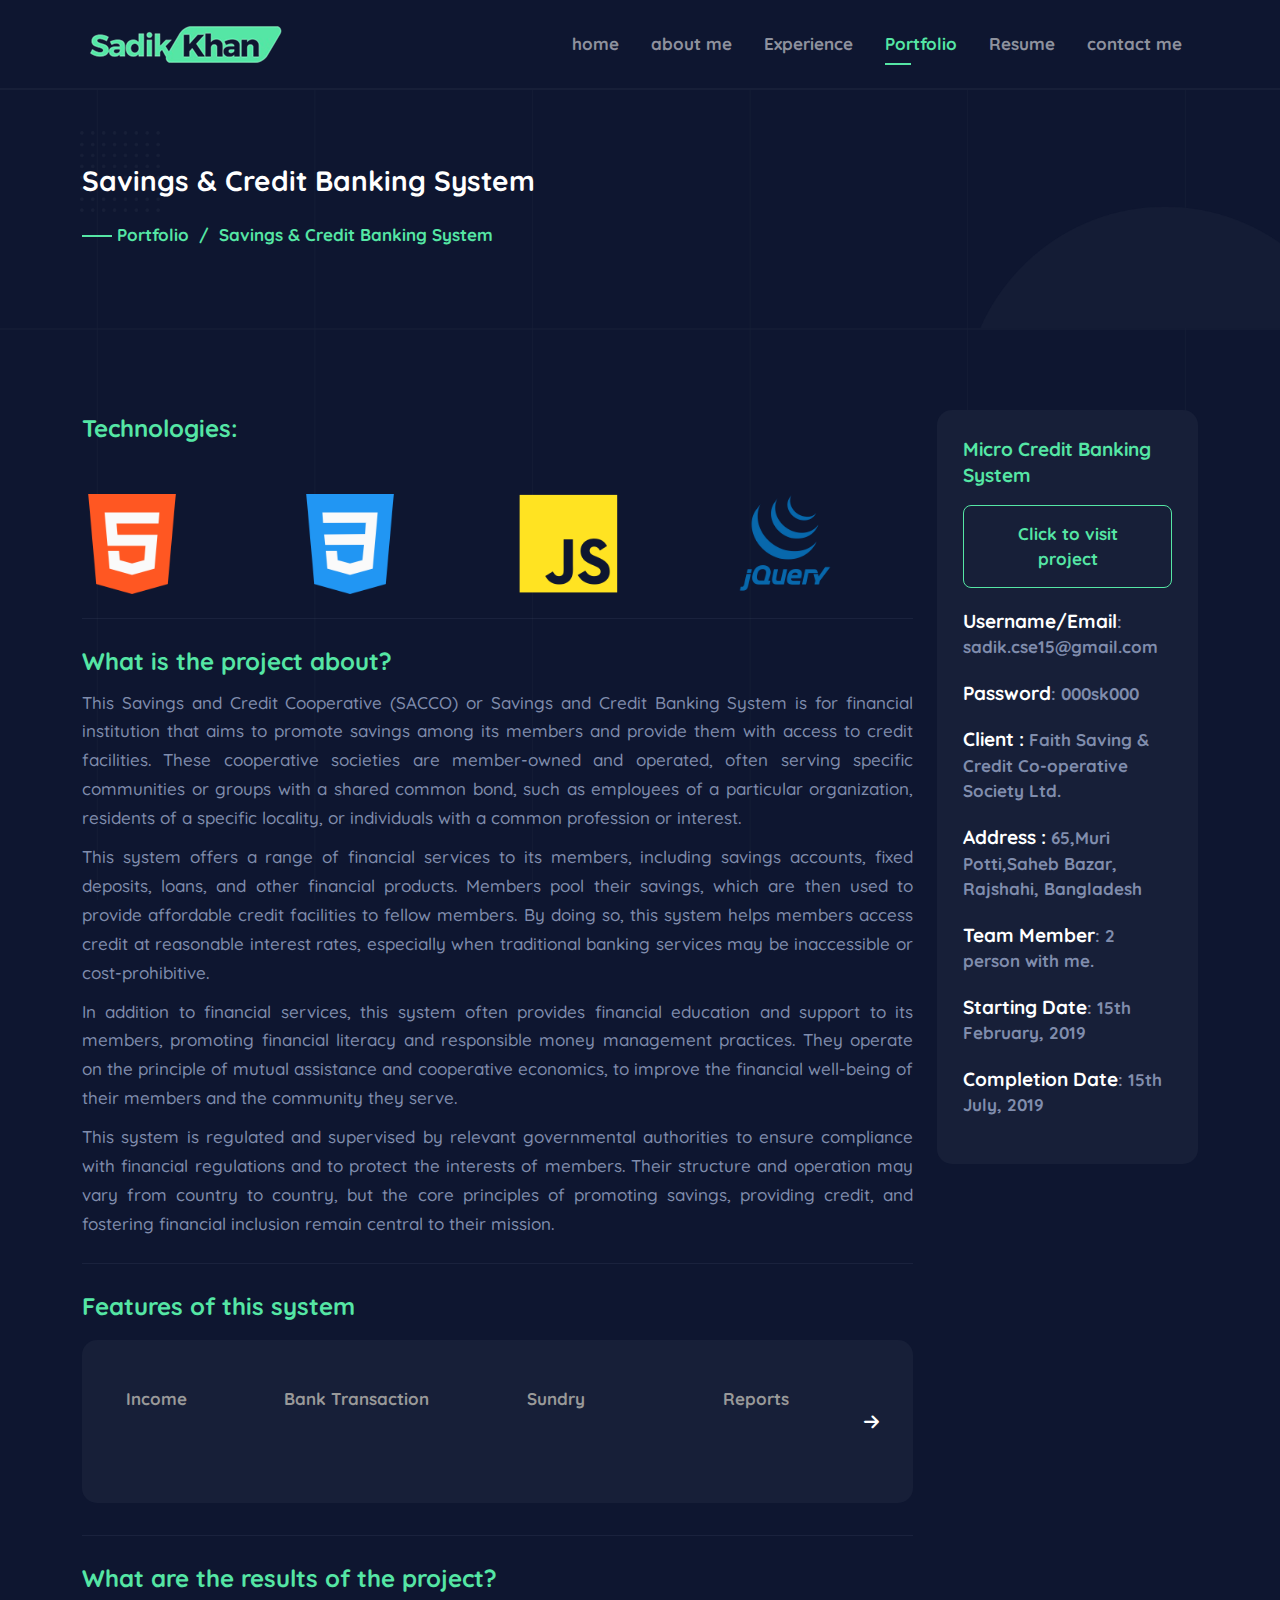
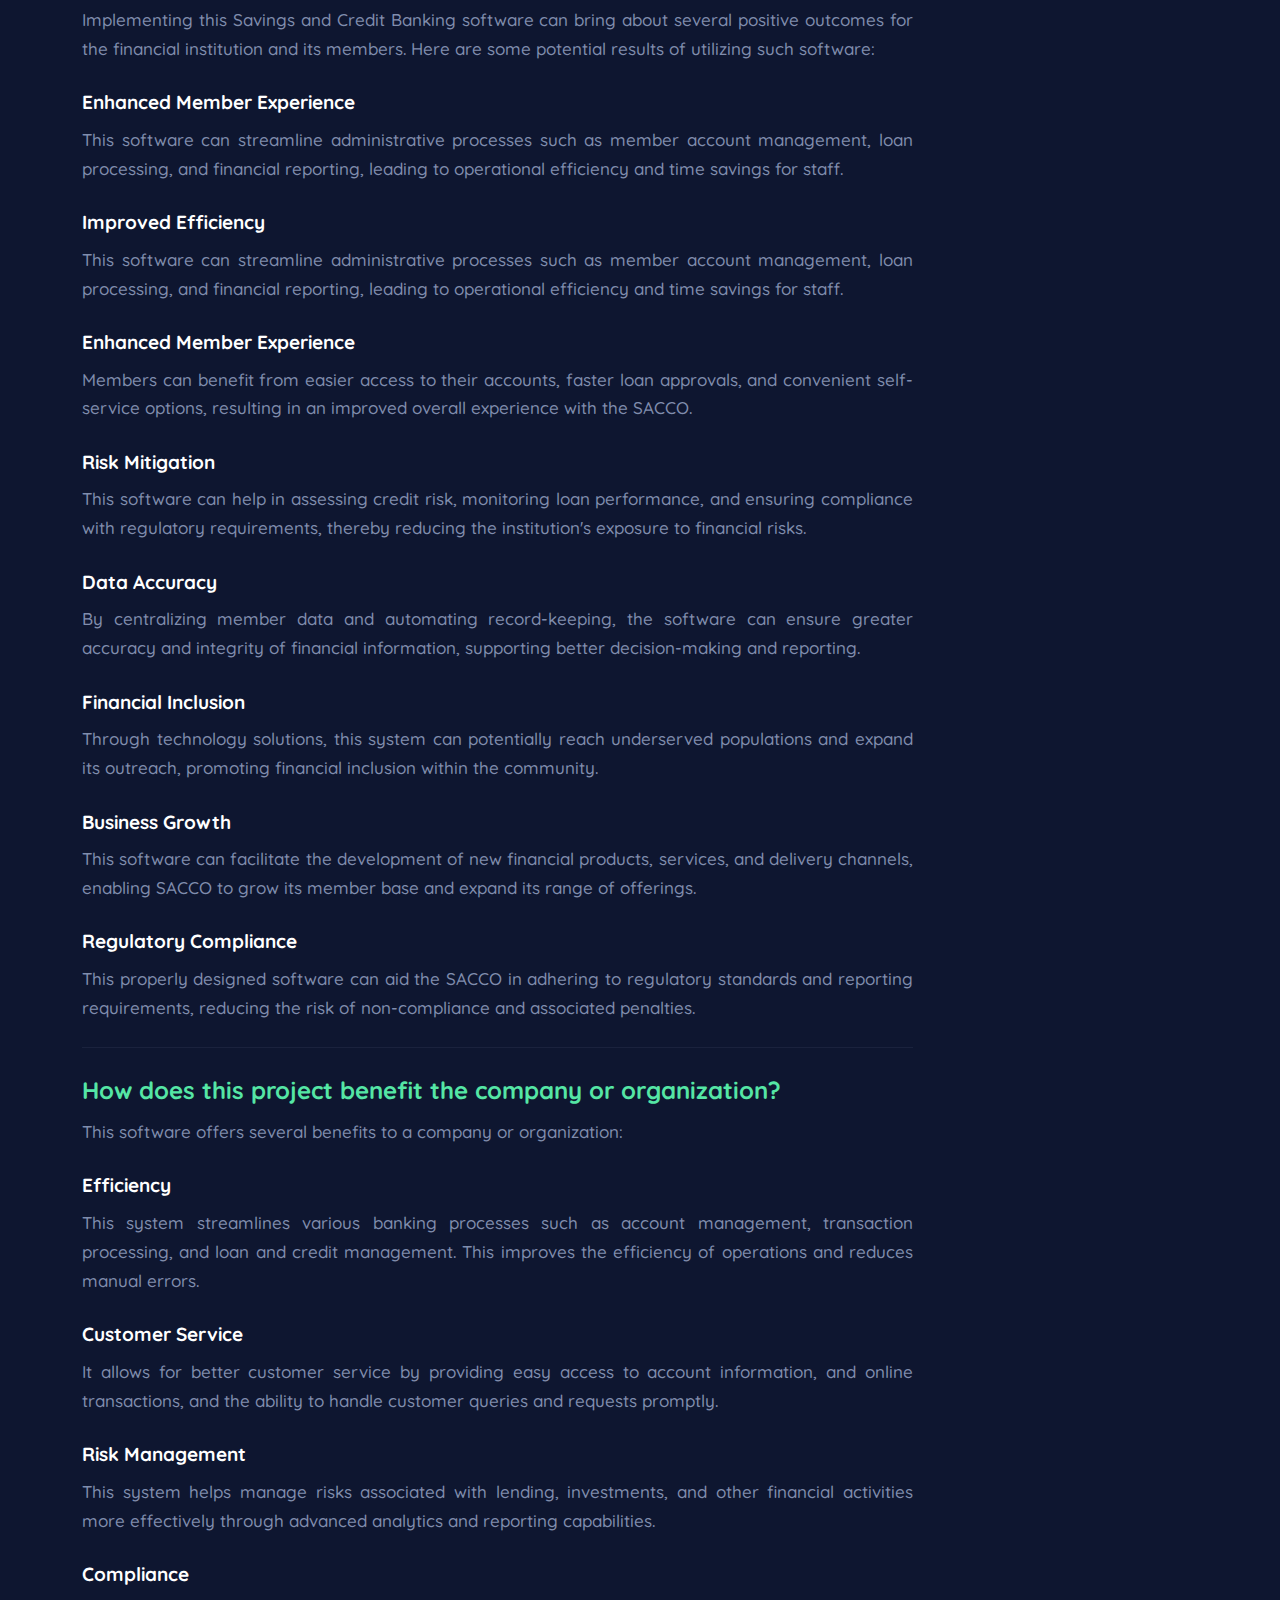
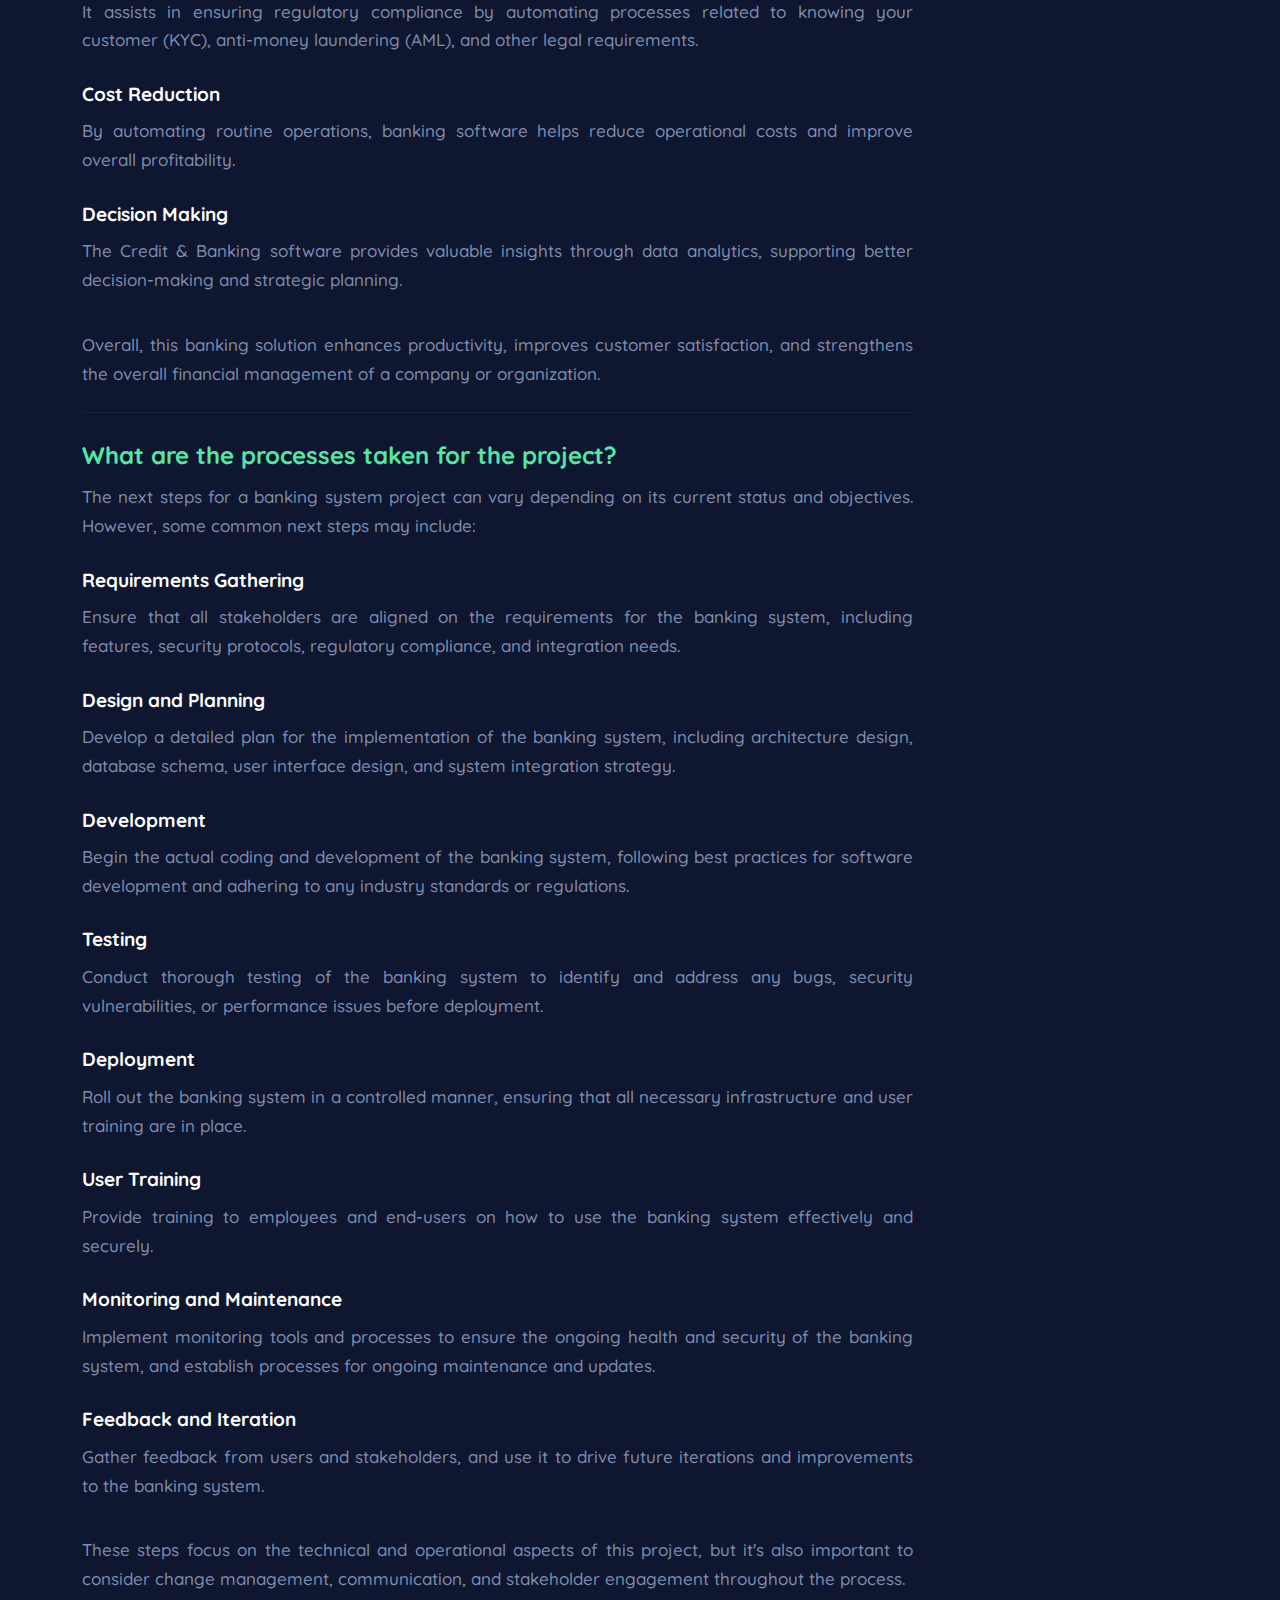
==== commit 99df4b67: "Initail Portflio updates" ====
--- a/portfolio/savings-and-credit-banking-system.html
+++ b/portfolio/savings-and-credit-banking-system.html
@@ -41,6 +41,8 @@
 
     <link rel="stylesheet" href="../assets/css/swiper-bundle.min.css">
     <link rel="stylesheet" href="../assets/css/fancybox.css">
+    <link rel="stylesheet" href="../assets/css/animate.css">
+    <link rel="stylesheet" href="../assets/css/owl.carousel.min.css">
     <link rel="stylesheet" href="../assets/scss/style.css">
 
     <style>
@@ -52,6 +54,15 @@
 
         .swiper-slide img {
             width: 100px;
+        }
+
+        .port-card {
+            background-color: #171f38;
+            border-radius: 15px;
+            padding: 1.5rem;
+            margin-bottom: 2rem;
+            border: 2px solid transparent;
+            text-align: left;
         }
 
     </style>
@@ -130,8 +141,7 @@
         <div class="container">
             <div class="row">                       
                 
-
-                <div class="col-md-8 col-12">
+                <div class="col-md-9 col-12">
                     <h3>Technologies:</h3>
                     <div class="mt-5 swiper interestSwiper">
                         <div class="swiper-wrapper">
@@ -170,10 +180,110 @@
                         <hr class="hr-01">
                         
                         <h3>What is the project about?</h3>
-                        <p>A Savings and Credit Cooperative (SACCO) or Savings and Credit Banking System is a financial institution that aims to promote savings among its members and provide them with access to credit facilities. These cooperative societies are member-owned and operated, often serving specific communities or groups with a shared common bond, such as employees of a particular organization, residents of a specific locality, or individuals with a common profession or interest.</p>
+                        <p>This Savings and Credit Cooperative (SACCO) or Savings and Credit Banking System is for financial institution that aims to promote savings among its members and provide them with access to credit facilities. These cooperative societies are member-owned and operated, often serving specific communities or groups with a shared common bond, such as employees of a particular organization, residents of a specific locality, or individuals with a common profession or interest.</p>
                         <p>This system offers a range of financial services to its members, including savings accounts, fixed deposits, loans, and other financial products. Members pool their savings, which are then used to provide affordable credit facilities to fellow members. By doing so, this system helps members access credit at reasonable interest rates, especially when traditional banking services may be inaccessible or cost-prohibitive.</p>
                         <p>In addition to financial services, this system often provides financial education and support to its members, promoting financial literacy and responsible money management practices. They operate on the principle of mutual assistance and cooperative economics, to improve the financial well-being of their members and the community they serve.</p>
                         <p>This system is regulated and supervised by relevant governmental authorities to ensure compliance with financial regulations and to protect the interests of members. Their structure and operation may vary from country to country, but the core principles of promoting savings, providing credit, and fostering financial inclusion remain central to their mission.</p>
+
+                        <hr class="hr-01">
+                        <h3>Features of this system</h3>
+
+                        <div class="mt-3 port-card">
+                            <div class="row">
+                                <div class="col-md-12">
+                                    <div class="d-flex align-items-center">
+                                        <div class="flex-shrink-0">
+                                            <a href="javascript:;" class="btn-left btn-link p-2 toggle text-dark">
+                                                <i style="color:#fff;" class="fa-solid fa-arrow-left"></i>
+                                            </a>
+                                        </div>
+                                        <div class="o-hidden">
+                                            <ul class="carousel-nav nav nav-fill position-relative flex-nowrap">
+                                                <li class="nav-item">
+                                                    <a href="#" class="nav-link active">Employee</a>
+                                                </li>
+                                                <li class="nav-item">
+                                                    <a href="#" class="nav-link">Calendar</a>
+                                                </li>
+                                                <li class="nav-item">
+                                                    <a href="#" class="nav-link">Payroll</a>
+                                                </li>
+                                                <li class="nav-item">
+                                                    <a href="#" class="nav-link">Service Type</a>
+                                                </li>
+                                                <li class="nav-item">
+                                                    <a href="#" class="nav-link">Member & Share</a>
+                                                </li>
+                                                <li class="nav-item">
+                                                    <a href="#" class="nav-link">Savings Account</a>
+                                                </li>
+                                                <li class="nav-item">
+                                                    <a href="#" class="nav-link">Loan</a>
+                                                </li>
+                                                <li class="nav-item">
+                                                    <a href="#" class="nav-link">DPS</a>
+                                                </li>
+                                                <li class="nav-item">
+                                                    <a href="#" class="nav-link">Double Benefit</a>
+                                                </li>
+                                                <li class="nav-item">
+                                                    <a href="#" class="nav-link">Loan from Member</a>
+                                                </li>
+                                                <li class="nav-item">
+                                                    <a href="#" class="nav-link">Expense</a>
+                                                </li>
+                                                <li class="nav-item">
+                                                    <a href="#" class="nav-link">Income</a>
+                                                </li>
+                                                <li class="nav-item">
+                                                    <a href="#" class="nav-link">Bank Transaction</a>
+                                                </li>
+                                                <li class="nav-item">
+                                                    <a href="#" class="nav-link">Sundry</a>
+                                                </li>
+                                                <li class="nav-item">
+                                                    <a href="#" class="nav-link">Reports</a>
+                                                </li>                                                
+                                            </ul>
+                                        </div>
+                                        <div class="flex-shrink-0">
+                                            <a href="javascript:;" class="btn-right btn-link toggle p-2 text-dark">
+                                                <i style="color:#fff;" class="fa-solid fa-arrow-right"></i>
+                                            </a>
+                                        </div>
+                                    </div>
+                                </div>
+                    
+                                
+                                
+                                <!-- <div class="col-md-8">
+                                    
+                                    <p>
+                                        <b>Category</b>: This refers to the type of employment contract an employee has. Common categories include permanent, probationary, fixed-term, and contractual. <br>
+            
+                                        <b>Designation</b>: This is the job title or position held by the employee within the organization. Examples include Manager, Accountant, Sales Representative, and Engineer. <br>
+            
+                                        <b>Department</b>: This refers to the specific division or section of the company that the employee works in. For instance, an employee might be in the Marketing Department, Human Resources Department, or Production Department. <br>
+            
+                                        <b>Document Type</b>: This refers to the type of document being processed for the employee. Common document types include employment contracts, job offers, promotions, transfers, and termination letters. <br>
+            
+                                        <b>ID Card</b>: This is a unique identification card issued to employees by their organization. It typically contains the employee's name, designation, department, and photograph. <br>
+            
+                                        <b>Leave Type</b>: This refers to the type of leave being applied for by the employee. Common leave types include annual leave, sick leave, maternity leave, paternity leave, and compassionate leave. <br>
+            
+                                        <b>Leave</b>: This is the number of days or hours of leave being applied for by the employee. It can be entered as a whole number or decimal value (e.g., 15 days or 12.5 hours). <br>
+            
+                                        <b>Attendence Type</b>: This refers to whether the employee is present or absent from work on a particular day. Common attendance types include present, absent (with or without pay), late, early departure, and half-day. <br>
+            
+                                        <b>Attendence</b>: This is a record of the employee's attendance over a specified period of time (e.g., monthly or bi-monthly). It can be entered as a table with columns for date, attendance type, and reason for absence (if applicable). <br>
+            
+                                        <b>Payhead  </b>: This is the total amount of salary or wages that an employee receives before deductions such as taxes and benefits are applied. It can be calculated based on factors such as basic salary, allowances, overtime pay, and bonuses.
+                                    </p>
+                                </div> -->
+                            </div>
+                            
+                        </div>
+
                         <hr class="hr-01">
                         <h3>What are the results of the project?</h3>
                         
@@ -181,33 +291,102 @@
 
                         <br>
                         <h4>Enhanced Member Experience</h4>
-                        <div class="row">
-                            <div class="col-md-8">
-                                <p>This software can streamline administrative processes such as member account management, loan processing, and financial reporting, leading to operational efficiency and time savings for staff.</p>
-                            </div>
-                            <div class="col-md-4">
-
-                            </div>
-                        </div>
+                        <p>This software can streamline administrative processes such as member account management, loan processing, and financial reporting, leading to operational efficiency and time savings for staff.</p>
                         <br>
                         <h4>Improved Efficiency</h4>
-                        <div class="row">
-                            <div class="col-md-4"></div>
-                            <div class="col-md-8">This software can streamline administrative processes such as member account management, loan processing, and financial reporting, leading to operational efficiency and time savings for staff.</div>
-                        </div>
-                        
-                        <ul>
-                            <li>Enhanced Member Experience: Members can benefit from easier access to their accounts, faster loan approvals, and convenient self-service options, resulting in an improved overall experience with the SACCO.</li>
-                            <li>Risk Mitigation: This software can help in assessing credit risk, monitoring loan performance, and ensuring compliance with regulatory requirements, thereby reducing the institution's exposure to financial risks.</li>
-                            <li>Data Accuracy: By centralizing member data and automating record-keeping, the software can ensure greater accuracy and integrity of financial information, supporting better decision-making and reporting. </li>
-                            <li>Financial Inclusion: Through technology solutions, this system can potentially reach underserved populations and expand its outreach, promoting financial inclusion within the community. </li>
-                            <li>Business Growth: This software can facilitate the development of new financial products, services, and delivery channels, enabling SACCO to grow its member base and expand its range of offerings. </li>
-                            <li>Regulatory Compliance: This properly designed software can aid the SACCO in adhering to regulatory standards and reporting requirements, reducing the risk of non-compliance and associated penalties.</li>
-                        </ul>
+                        <p>This software can streamline administrative processes such as member account management, loan processing, and financial reporting, leading to operational efficiency and time savings for staff.</p>
+                        <br>
+                        <h4>Enhanced Member Experience</h4>
+                        <p>Members can benefit from easier access to their accounts, faster loan approvals, and convenient self-service options, resulting in an improved overall experience with the SACCO.</p>
+                        <br>
+                        <h4>Risk Mitigation</h4>
+                        <p>This software can help in assessing credit risk, monitoring loan performance, and ensuring compliance with regulatory requirements, thereby reducing the institution's exposure to financial risks.</p>
+                        <br>
+                        <h4>Data Accuracy</h4>
+                        <p>By centralizing member data and automating record-keeping, the software can ensure greater accuracy and integrity of financial information, supporting better decision-making and reporting.</p>
+                        <br>
+                        <h4>Financial Inclusion</h4>
+                        <p>Through technology solutions, this system can potentially reach underserved populations and expand its outreach, promoting financial inclusion within the community.</p>
+                        <br>
+                        <h4>Business Growth</h4>
+                        <p>This software can facilitate the development of new financial products, services, and delivery channels, enabling SACCO to grow its member base and expand its range of offerings.</p>
+                        <br>
+                        <h4>Regulatory Compliance</h4>
+                        <p>This properly designed software can aid the SACCO in adhering to regulatory standards and reporting requirements, reducing the risk of non-compliance and associated penalties.</p>
+
+                        <hr class="hr-01">
+                        <h3>How does this project benefit the company or organization?</h3>
+                        <p>This software offers several benefits to a company or organization:</p>
+
+                        <br>
+                        <h4>Efficiency</h4>
+                        <p>This system streamlines various banking processes such as account management, transaction processing, and loan and credit management. This improves the efficiency of operations and reduces manual errors.</p>
+
+                        <br>
+                        <h4>Customer Service</h4>
+                        <p>It allows for better customer service by providing easy access to account information, and online transactions, and the ability to handle customer queries and requests promptly.</p>
+
+                        <br>
+                        <h4>Risk Management</h4>
+                        <p>This system helps manage risks associated with lending, investments, and other financial activities more effectively through advanced analytics and reporting capabilities.</p>
+
+                        <br>
+                        <h4>Compliance</h4>
+                        <p>It assists in ensuring regulatory compliance by automating processes related to knowing your customer (KYC), anti-money laundering (AML), and other legal requirements.</p>
+
+                        <br>
+                        <h4>Cost Reduction</h4>
+                        <p>By automating routine operations, banking software helps reduce operational costs and improve overall profitability.</p>
+
+                        <br>
+                        <h4>Decision Making</h4>
+                        <p> The Credit & Banking software provides valuable insights through data analytics, supporting better decision-making and strategic planning.</p>
+
+                        <br>
+                        <p>Overall, this banking solution enhances productivity, improves customer satisfaction, and strengthens the overall financial management of a company or organization.</p>
+
+                        <hr class="hr-01">
+                        <h3>What are the processes taken for the project?</h3>
+                        <p>The next steps for a banking system project can vary depending on its current status and objectives. However, some common next steps may include:</p>
+
+                        <br>
+                        <h4>Requirements Gathering</h4>
+                        <p>Ensure that all stakeholders are aligned on the requirements for the banking system, including features, security protocols, regulatory compliance, and integration needs.</p>
+
+                        <br>
+                        <h4>Design and Planning</h4>
+                        <p>Develop a detailed plan for the implementation of the banking system, including architecture design, database schema, user interface design, and system integration strategy.</p>
+
+                        <br>
+                        <h4>Development</h4>
+                        <p>Begin the actual coding and development of the banking system, following best practices for software development and adhering to any industry standards or regulations.</p>
+
+                        <br>
+                        <h4>Testing</h4>
+                        <p>Conduct thorough testing of the banking system to identify and address any bugs, security vulnerabilities, or performance issues before deployment.</p>
+
+                        <br>
+                        <h4>Deployment</h4>
+                        <p>Roll out the banking system in a controlled manner, ensuring that all necessary infrastructure and user training are in place.</p>
+
+                        <br>
+                        <h4>User Training</h4>
+                        <p>Provide training to employees and end-users on how to use the banking system effectively and securely.</p>
+
+                        <br>
+                        <h4>Monitoring and Maintenance</h4>
+                        <p>Implement monitoring tools and processes to ensure the ongoing health and security of the banking system, and establish processes for ongoing maintenance and updates.</p>
+
+                        <br>
+                        <h4>Feedback and Iteration</h4>
+                        <p>Gather feedback from users and stakeholders, and use it to drive future iterations and improvements to the banking system.</p>
+
+                        <br>
+                        <p>These steps focus on the technical and operational aspects of this project, but it's also important to consider change management, communication, and stakeholder engagement throughout the process.</p>
                     </div>
                 </div>
 
-                <div class="col-md-4 sticky">
+                <div class="col-md-3">
                     <div class="item-card">
                         <h4>
                             <a class="title-link" href="javascript:;">
@@ -245,7 +424,7 @@
                         </div>
                     </div>
                 </div>
-        
+
             </div>
         </div>
     </section>
@@ -260,6 +439,11 @@
     <script src="../assets/js/fancybox.umd.js"></script>
     <script src="../assets/js/main.js"></script>
     <script>
+
+        $('.toggle').click(function(){
+            $('.nav').toggleClass("justify-content-end");
+            $('.toggle').toggleClass("text-light");
+        });
              
         var mySwiper = new Swiper ('.swiper-container', {
             speed: 400,
--- a/assets/scss/style.css
+++ b/assets/scss/style.css
@@ -3429,4 +3429,114 @@
   background: transparent;
   font-size: 20px;
   color: var(--secondary);
-}+}
+
+.o-hidden {
+  overflow:hidden;
+}
+
+.carousel-nav {
+  transition: transform 0.4s;
+  transform: translateX(50%);
+  left: -50%;
+}
+
+.carousel-nav.justify-content-end {
+  transform: translateX(0);
+  left: 0;
+}
+
+.owl-1 .owl-nav {
+  width: 100%;
+  position: absolute;
+  top: 50%; }
+  .owl-1 .owl-nav .owl-next,
+  .owl-1 .owl-nav .owl-prev {
+    border: 1px solid red;
+    z-index: 92;
+    position: absolute;
+    top: 50%; }
+    .owl-1 .owl-nav .owl-next:active, .owl-1 .owl-nav .owl-next:focus,
+    .owl-1 .owl-nav .owl-prev:active,
+    .owl-1 .owl-nav .owl-prev:focus {
+      outline: none; }
+    .owl-1 .owl-nav .owl-next span,
+    .owl-1 .owl-nav .owl-prev span {
+      color: #fff; }
+      .owl-1 .owl-nav .owl-next span:before,
+      .owl-1 .owl-nav .owl-prev span:before {
+        font-size: 40px !important; }
+  .owl-1 .owl-nav .owl-next {
+    border: 4px solid blue;
+    right: 20px; }
+  .owl-1 .owl-nav .owl-prev {
+    left: 20px; }
+
+.owl-1 .owl-dots {
+  position: absolute;
+  bottom: 40px;
+  left: 50%;
+  -webkit-transform: translateX(-50%);
+  -ms-transform: translateX(-50%);
+  transform: translateX(-50%); }
+  .owl-1 .owl-dots .owl-dot {
+    background: none;
+    display: inline-block; }
+    .owl-1 .owl-dots .owl-dot > span {
+      display: inline-block;
+      width: 7px;
+      height: 7px;
+      border-radius: 50%;
+      background: rgba(255, 255, 255, 0.5);
+      margin: 4px; }
+    .owl-1 .owl-dots .owl-dot.active > span {
+      background: white; }
+    .owl-1 .owl-dots .owl-dot:active, .owl-1 .owl-dots .owl-dot:focus {
+      outline: none; }
+
+.media-29101 .img {
+  -webkit-box-flex: 0;
+  -ms-flex: 0 0 50%;
+  flex: 0 0 50%; }
+
+.media-29101 .text {
+  padding: 50px; }
+  @media (max-width: 991.98px) {
+    .media-29101 .text {
+      padding: 20px;
+      width: 100%; } }
+  .media-29101 .text .category {
+    color: #adb5bd;
+    text-transform: uppercase;
+    font-size: 12px;
+    font-weight: bold;
+    letter-spacing: .2rem; }
+  .media-29101 .text h2 {
+    font-family: "Playfair Display", times, serif;
+    font-size: 2rem;
+    line-height: 1.3;
+    margin-bottom: 30px; }
+    .media-29101 .text h2 a {
+      color: #000; }
+
+.carousel-nav {
+  width: 100%;
+}
+  .carousel-nav a {
+    color: #999;
+    padding: 20px;
+    text-align: center;
+    display: inline-block; 
+    width: 200px !important;
+  }
+    .carousel-nav a:hover {
+      color: #000; }
+    .carousel-nav a.active {
+      color: #000; }
+      .carousel-nav a.active:before {
+        content: "";
+        bottom: -1px;
+        left: 0;
+        right: 0;
+        position: absolute;
+        border-bottom: 1px solid #000; }
